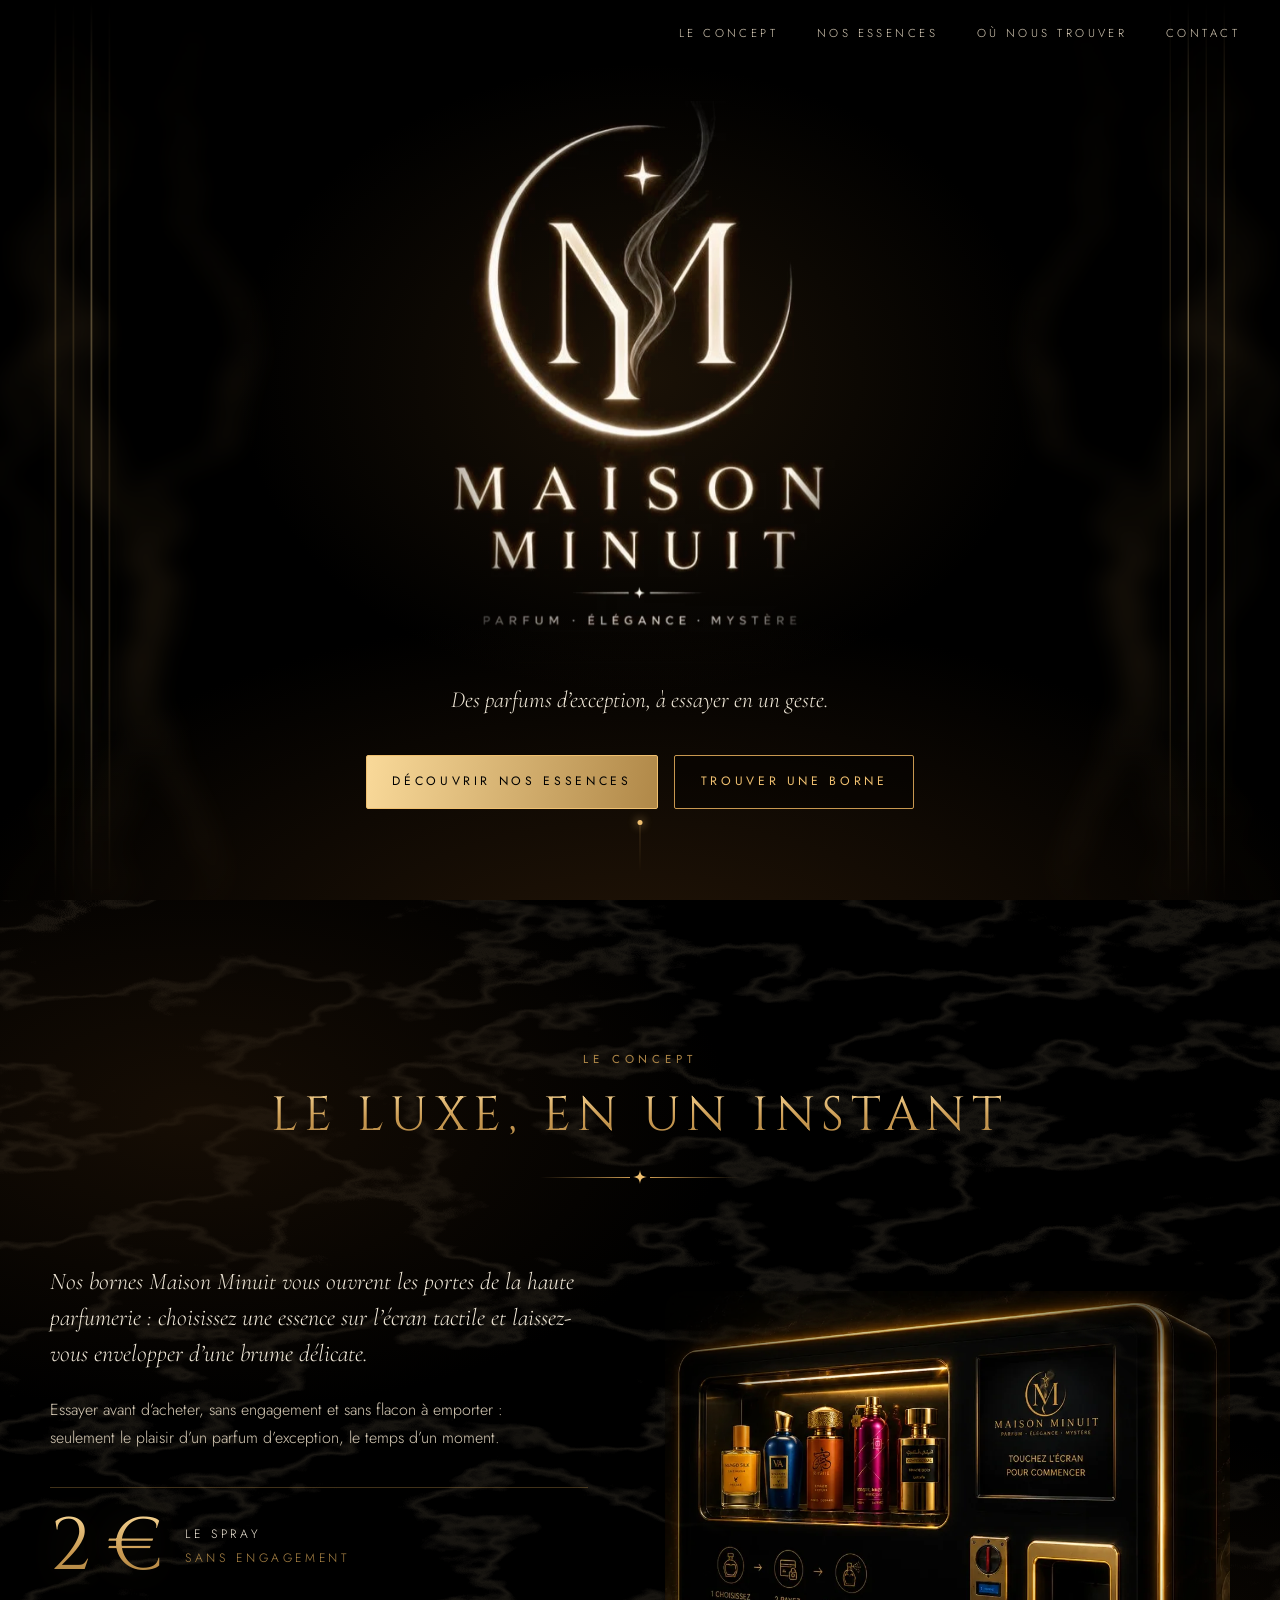
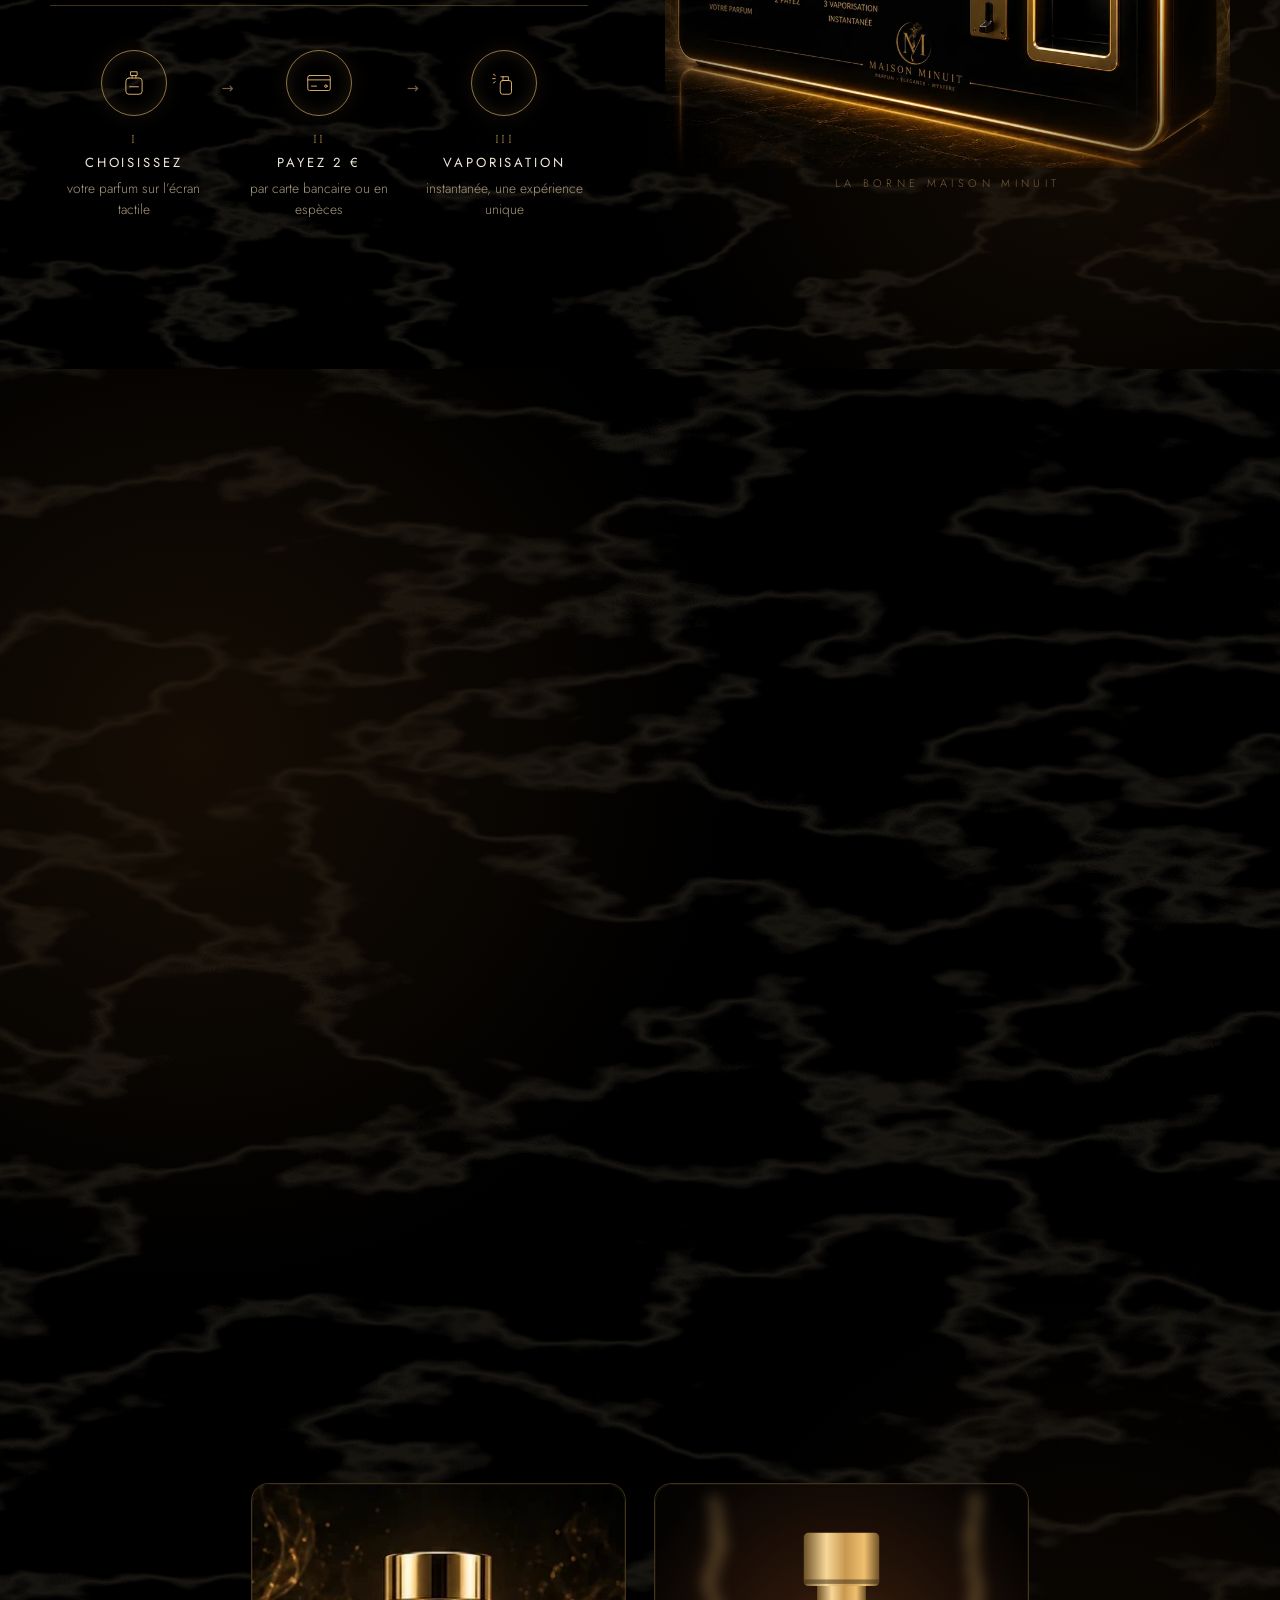
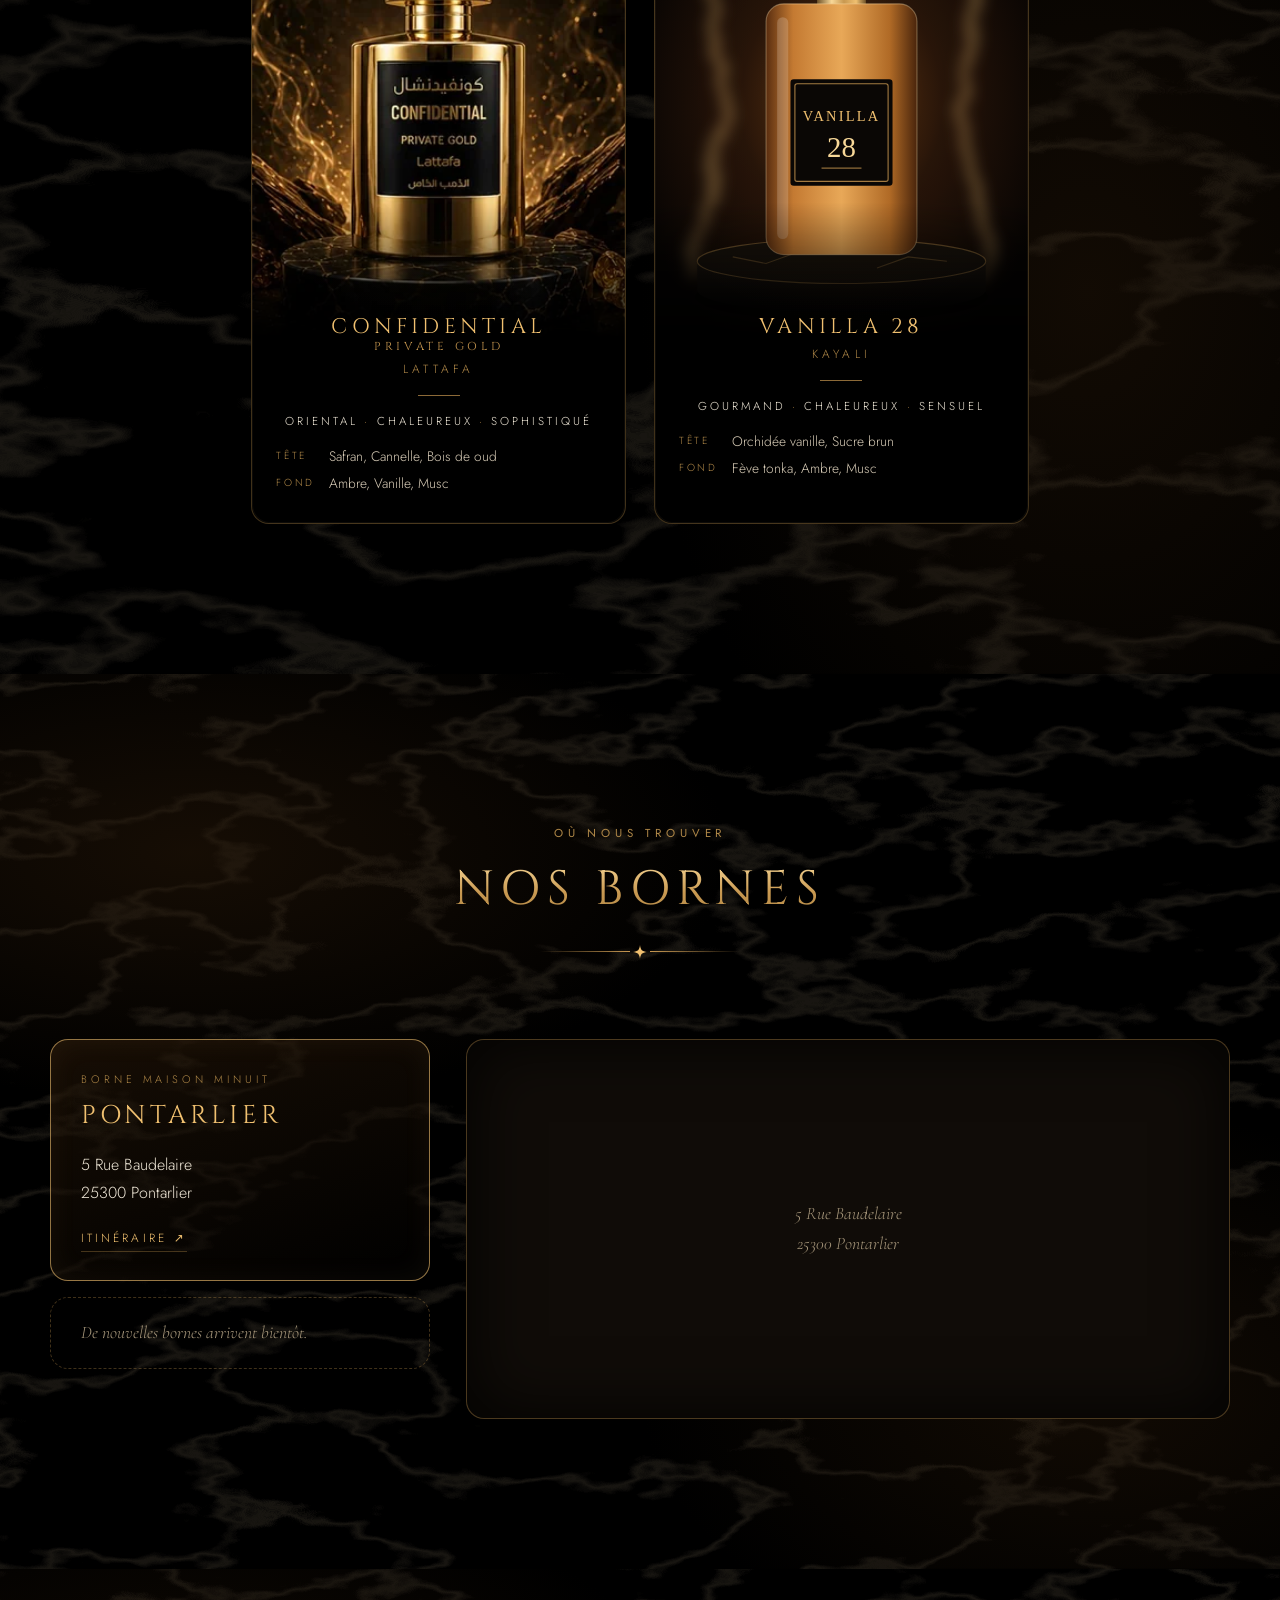
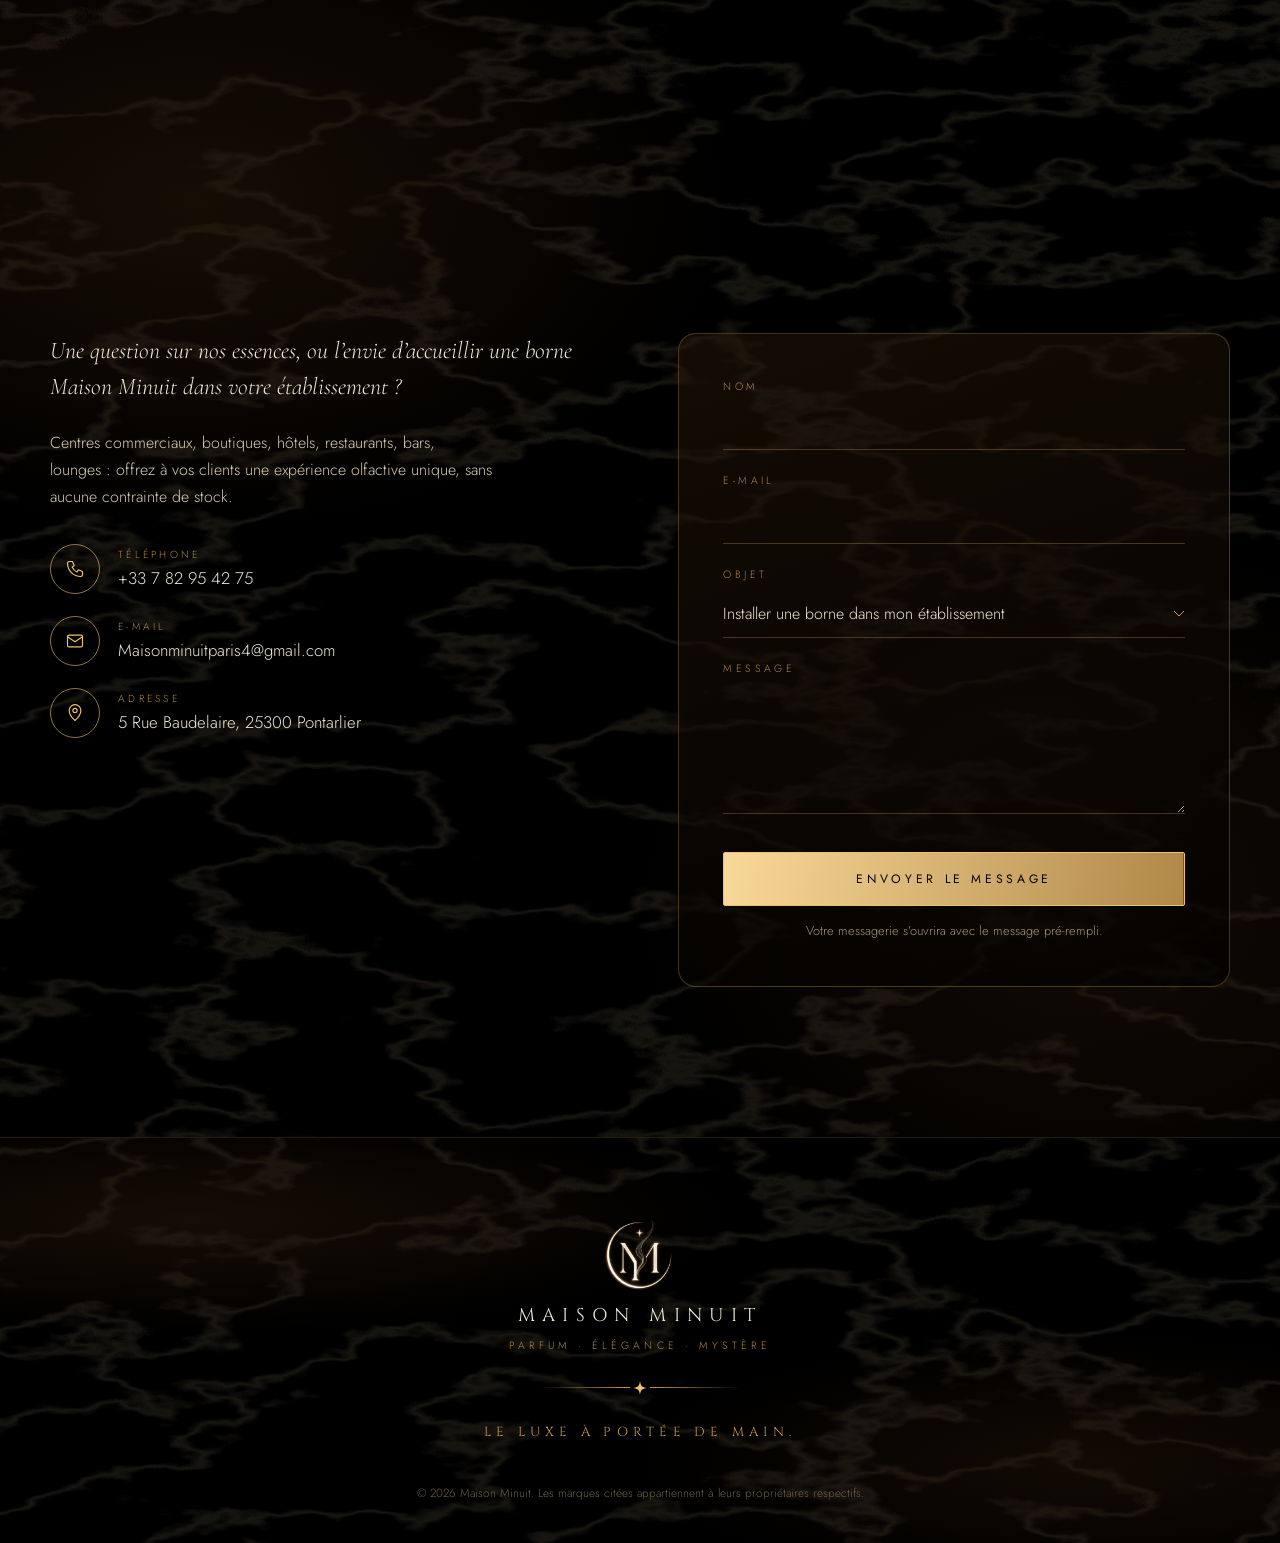
==== index.html @ c8d2952e "Add Maison Minuit landing page Static landing page (hero, concept, essences, kiosk locations, contac" ====
<!doctype html>
<html lang="fr">
<head>
  <meta charset="utf-8">
  <meta name="viewport" content="width=device-width, initial-scale=1">
  <title>Maison Minuit — Parfum · Élégance · Mystère</title>
  <meta name="description" content="Maison Minuit : des bornes de parfums haut de gamme. Choisissez votre essence sur l’écran tactile et essayez-la en spray pour 2 €, sans engagement.">
  <meta name="theme-color" content="#000000">
  <meta property="og:type" content="website">
  <meta property="og:locale" content="fr_FR">
  <meta property="og:title" content="Maison Minuit — Parfum · Élégance · Mystère">
  <meta property="og:description" content="Essayez des parfums d’exception en un geste : 2 € le spray, sans engagement.">
  <meta property="og:image" content="assets/img/gamme.webp">
  <link rel="icon" type="image/png" href="assets/img/favicon.png">

  <link rel="preconnect" href="https://fonts.googleapis.com">
  <link rel="preconnect" href="https://fonts.gstatic.com" crossorigin>
  <link rel="stylesheet" href="https://fonts.googleapis.com/css2?family=Cinzel:wght@400;500;600&family=Cormorant+Garamond:ital,wght@0,400;0,500;1,400;1,500&family=Jost:wght@300;400;500&display=swap">
  <link rel="stylesheet" href="assets/css/style.css">
</head>
<body>
  <a class="skip" href="#concept">Aller au contenu</a>

  <!-- ============================== NAV ============================== -->
  <header class="nav" id="nav">
    <a class="nav__brand" href="#top" aria-label="Maison Minuit, retour en haut">
      <img src="assets/img/logo-monogram.webp" alt="" width="40" height="40">
      <span>Maison Minuit</span>
    </a>
    <button class="nav__toggle" aria-expanded="false" aria-controls="nav-links" aria-label="Ouvrir le menu">
      <span></span><span></span>
    </button>
    <nav id="nav-links" class="nav__links" aria-label="Navigation principale">
      <a href="#concept">Le concept</a>
      <a href="#essences">Nos essences</a>
      <a href="#bornes">Où nous trouver</a>
      <a href="#contact">Contact</a>
    </nav>
  </header>

  <main id="top">
    <!-- ============================== HERO ============================== -->
    <section class="hero">
      <div class="pillars" aria-hidden="true"></div>
      <div class="smoke smoke--l" aria-hidden="true"></div>
      <div class="smoke smoke--r" aria-hidden="true"></div>

      <div class="hero__inner">
        <h1 class="hero__logo">
          <img src="assets/img/logo-full.webp" width="470" height="660"
               alt="Maison Minuit — Parfum · Élégance · Mystère">
        </h1>
        <p class="hero__lead">Des parfums d’exception, à essayer en un geste.</p>
        <div class="hero__cta">
          <a class="btn btn--gold" href="#essences">Découvrir nos essences</a>
          <a class="btn btn--ghost" href="#bornes">Trouver une borne</a>
        </div>
      </div>

      <a class="hero__scroll" href="#concept" aria-label="Défiler vers le concept"><span></span></a>
    </section>

    <!-- ============================== CONCEPT ============================== -->
    <section class="section concept" id="concept">
      <header class="heading reveal">
        <p class="eyebrow">Le concept</p>
        <h2>Le luxe, en un instant</h2>
        <span class="ornament" aria-hidden="true"></span>
      </header>

      <div class="concept__grid">
        <div class="concept__text reveal">
          <p class="lead">
            Nos bornes Maison Minuit vous ouvrent les portes de la haute parfumerie&nbsp;:
            choisissez une essence sur l’écran tactile et laissez-vous envelopper
            d’une brume délicate.
          </p>
          <p>
            Essayer avant d’acheter, sans engagement et sans flacon à emporter&nbsp;:
            seulement le plaisir d’un parfum d’exception, le temps d’un moment.
          </p>

          <div class="price" aria-label="Prix d’un essai">
            <span class="price__value" data-prix>2 €</span>
            <span class="price__label">le spray<br><em>sans engagement</em></span>
          </div>

          <ol class="steps">
            <li>
              <span class="steps__icon" aria-hidden="true">
                <svg viewBox="0 0 48 48"><path d="M19 6h10v6H19zM21 12v4M27 12v4"/><rect x="11" y="16" width="26" height="26" rx="5"/><path d="M17 30h14"/></svg>
              </span>
              <span class="steps__n">I</span>
              <h3>Choisissez</h3>
              <p>votre parfum sur l’écran tactile</p>
            </li>
            <li>
              <span class="steps__icon" aria-hidden="true">
                <svg viewBox="0 0 48 48"><rect x="6" y="12" width="36" height="24" rx="3"/><path d="M6 19h36M12 29h8"/><circle cx="35" cy="29" r="2"/></svg>
              </span>
              <span class="steps__n">II</span>
              <h3>Payez <span data-prix>2 €</span></h3>
              <p>par carte bancaire ou en espèces</p>
            </li>
            <li>
              <span class="steps__icon" aria-hidden="true">
                <svg viewBox="0 0 48 48"><rect x="18" y="20" width="18" height="22" rx="4"/><path d="M23 14h8v6h-8zM23 14h-4M10 12l-3-2M10 17H6M10 22l-3 2"/></svg>
              </span>
              <span class="steps__n">III</span>
              <h3>Vaporisation</h3>
              <p>instantanée, une expérience unique</p>
            </li>
          </ol>
        </div>

        <figure class="concept__visual reveal">
          <img src="assets/img/borne.webp" width="960" height="810" loading="lazy"
               alt="La borne Maison Minuit : vitrine éclairée de cinq flacons, écran tactile et diffuseur doré.">
          <figcaption>La borne Maison Minuit</figcaption>
        </figure>
      </div>
    </section>

    <!-- ============================== ESSENCES ============================== -->
    <section class="section essences" id="essences">
      <header class="heading reveal">
        <p class="eyebrow">Nos essences</p>
        <h2>Notre sélection d’exception</h2>
        <p class="heading__sub">Luxe · Élégance · Intensité</p>
        <span class="ornament" aria-hidden="true"></span>
      </header>

      <!-- Cartes générées depuis assets/js/config.js -->
      <ul class="essences__list" id="essences-list" aria-label="Parfums disponibles"></ul>
      <p class="essences__hint" aria-hidden="true">Faites défiler <span>→</span></p>
    </section>

    <!-- ============================== BORNES ============================== -->
    <section class="section bornes" id="bornes">
      <header class="heading reveal">
        <p class="eyebrow">Où nous trouver</p>
        <h2>Nos bornes</h2>
        <span class="ornament" aria-hidden="true"></span>
      </header>

      <div class="bornes__grid reveal">
        <!-- Liste générée depuis assets/js/config.js -->
        <ul class="bornes__list" id="bornes-list"></ul>
        <div class="bornes__map">
          <p class="bornes__map-fallback" id="bornes-map-fallback">Carte en cours de chargement…</p>
          <iframe id="bornes-map" title="Carte de la borne sélectionnée" loading="lazy"
                  referrerpolicy="no-referrer-when-downgrade"></iframe>
        </div>
      </div>
    </section>

    <!-- ============================== CONTACT ============================== -->
    <section class="section contact" id="contact">
      <header class="heading reveal">
        <p class="eyebrow">Contact</p>
        <h2>Parlons de votre lieu</h2>
        <span class="ornament" aria-hidden="true"></span>
      </header>

      <div class="contact__grid">
        <div class="contact__intro reveal">
          <p class="lead">
            Une question sur nos essences, ou l’envie d’accueillir une borne
            Maison Minuit dans votre établissement&nbsp;?
          </p>
          <p>
            Centres commerciaux, boutiques, hôtels, restaurants, bars, lounges&nbsp;:
            offrez à vos clients une expérience olfactive unique, sans aucune
            contrainte de stock.
          </p>

          <ul class="contact__list" id="contact-list">
            <!-- Rempli depuis assets/js/config.js -->
          </ul>
        </div>

        <form class="contact__form reveal" id="contact-form" novalidate>
          <div class="field">
            <label for="cf-name">Nom</label>
            <input id="cf-name" name="name" autocomplete="name" required>
          </div>
          <div class="field">
            <label for="cf-email">E-mail</label>
            <input id="cf-email" name="email" type="email" autocomplete="email" required>
          </div>
          <div class="field">
            <label for="cf-subject">Objet</label>
            <select id="cf-subject" name="subject">
              <option>Installer une borne dans mon établissement</option>
              <option>Question sur une essence</option>
              <option>Autre demande</option>
            </select>
          </div>
          <div class="field">
            <label for="cf-message">Message</label>
            <textarea id="cf-message" name="message" rows="4" required></textarea>
          </div>
          <button class="btn btn--gold" type="submit">Envoyer le message</button>
          <p class="contact__note" id="contact-note" role="status">
            Votre messagerie s’ouvrira avec le message pré-rempli.
          </p>
        </form>
      </div>
    </section>
  </main>

  <!-- ============================== FOOTER ============================== -->
  <footer class="footer">
    <img src="assets/img/logo-monogram.webp" alt="" width="72" height="72" loading="lazy">
    <p class="footer__name">Maison Minuit</p>
    <p class="footer__tag">Parfum · Élégance · Mystère</p>
    <span class="ornament" aria-hidden="true"></span>
    <p class="footer__motto">Le luxe à portée de main.</p>
    <p class="footer__legal">© <span id="year">2026</span> Maison Minuit. Les marques citées appartiennent à leurs propriétaires respectifs.</p>
  </footer>

  <noscript><style>.reveal{opacity:1!important;transform:none!important}</style></noscript>
  <script src="assets/js/config.js"></script>
  <script src="assets/js/main.js"></script>
</body>
</html>
---- assets/css/style.css ----
/* =====================================================================
   MAISON MINUIT — Charte extraite des visuels de référence
   ---------------------------------------------------------------------
   Couleurs relevées par échantillonnage des images fournies :
   - fonds : noir pur / noir chaud légèrement brun (marbre noir veiné d'or)
   - logo  : ivoire-champagne lumineux (#f8f0e8 → #f0e8d8) avec halo
   - or    : du clair « lumière » (#f8d898) à l'or antique des titres
             (#c89850) jusqu'au bronze sombre des textes secondaires (#786040)
   Typo : capitales romaines à fort contraste et empattements fins,
   très espacées (logo) → Cinzel ; texte courant sans-serif géométrique
   fin, capitales espacées (tagline, cartes) → Jost ; Cormorant Garamond
   en italique pour les textes d'accroche.
   ===================================================================== */

:root {
  /* Noirs */
  --noir: #000000;
  --noir-chaud: #080604;
  --marbre: #100c08;
  --marbre-2: #1a130b;
  --veine: #281808;

  /* Ors */
  --or-lumiere: #f8d898;
  --or-vif: #f0c070;
  --or: #c89850;
  --or-antique: #b08848;
  --or-bronze: #a88040;
  --or-sombre: #786040;
  --bronze-profond: #504030;

  /* Ivoires (logo) */
  --ivoire: #f8f0e8;
  --champagne: #f0e8d8;
  --texte: #d9cdb8;          /* texte courant, champagne atténué */
  --texte-doux: #a8987c;

  --ligne: rgba(200, 152, 80, 0.32);
  --ligne-forte: rgba(240, 192, 112, 0.6);

  --f-display: "Cinzel", "Trajan Pro", "Times New Roman", serif;
  --f-serif: "Cormorant Garamond", "Garamond", "Times New Roman", serif;
  --f-sans: "Jost", "Futura", "Century Gothic", system-ui, sans-serif;

  --wrap: 1180px;
  --gutter: clamp(16px, 4vw, 40px);
  --radius: 18px;
  --ease: cubic-bezier(.2, .7, .2, 1);

  color-scheme: dark;
}

/* ---------- Base ---------- */
*, *::before, *::after { box-sizing: border-box; }
html { scroll-behavior: smooth; -webkit-text-size-adjust: 100%; }
body {
  margin: 0;
  background: var(--noir);
  color: var(--texte);
  font-family: var(--f-sans);
  font-weight: 300;
  font-size: 1rem;
  line-height: 1.7;
  overflow-x: hidden;
  -webkit-font-smoothing: antialiased;
}
img, svg, iframe { display: block; max-width: 100%; }
a { color: inherit; }
h1, h2, h3 { margin: 0; font-weight: 400; }
p { margin: 0 0 1em; }
::selection { background: var(--or); color: var(--noir); }
:focus-visible { outline: 1px solid var(--or-vif); outline-offset: 4px; }

.sr-only {
  position: absolute; width: 1px; height: 1px; overflow: hidden;
  clip: rect(0 0 0 0); white-space: nowrap;
}
.skip {
  position: absolute; left: 16px; top: -60px; z-index: 100;
  padding: .6em 1em; background: var(--or); color: var(--noir);
  font-size: .8rem; letter-spacing: .15em; text-transform: uppercase; text-decoration: none;
}
.skip:focus { top: 16px; }

/* Texture de marbre noir veiné d'or, commune à toutes les sections */
.section, .hero, .footer {
  position: relative;
  isolation: isolate;
}
.section::before, .footer::before {
  content: ""; position: absolute; inset: 0; z-index: -1; pointer-events: none;
  background:
    radial-gradient(ellipse 60% 40% at 15% 20%, rgba(40, 24, 8, .55), transparent 70%),
    radial-gradient(ellipse 50% 45% at 85% 80%, rgba(40, 24, 8, .45), transparent 70%),
    url("data:image/svg+xml,%3Csvg xmlns='http://www.w3.org/2000/svg' width='1600' height='1600' viewBox='0 0 1600 1600'%3E%3Cfilter id='m'%3E%3CfeTurbulence type='fractalNoise' baseFrequency='.0035 .009' numOctaves='5' seed='11' stitchTiles='stitch'/%3E%3CfeColorMatrix values='0 0 0 0 .94  0 0 0 0 .75  0 0 0 0 .44  1 0 0 0 0'/%3E%3CfeComponentTransfer%3E%3CfeFuncA type='table' tableValues='0 0 0 0 0 0 0 0 0 0 .9 0 0 0 0 0 0 0 0 0 0'/%3E%3C/feComponentTransfer%3E%3C/filter%3E%3Crect width='1600' height='1600' filter='url(%23m)' opacity='.11'/%3E%3C/svg%3E");
  background-size: auto, auto, cover;
  background-repeat: no-repeat;
  background-position: center, center, center;
}

/* ---------- Typo commune ---------- */
.eyebrow {
  margin: 0 0 1.1rem;
  font-family: var(--f-sans);
  font-size: .72rem; font-weight: 400;
  letter-spacing: .42em; text-transform: uppercase;
  color: var(--or-antique);
}
h2 {
  font-family: var(--f-display);
  font-size: clamp(1.7rem, 4.2vw, 3rem);
  letter-spacing: .14em; line-height: 1.2;
  text-transform: uppercase;
  color: var(--or);
  background: linear-gradient(180deg, var(--or-lumiere) 0%, var(--or) 55%, var(--or-antique) 100%);
  -webkit-background-clip: text; background-clip: text;
  -webkit-text-fill-color: transparent;
}
.lead {
  font-family: var(--f-serif);
  font-style: italic;
  font-size: clamp(1.25rem, 2.1vw, 1.5rem);
  line-height: 1.5;
  color: var(--champagne);
}

/* Filet doré avec étoile à quatre branches — motif du logo */
.ornament {
  display: block; width: 200px; height: 14px; margin: 1.6rem auto 0;
  background:
    linear-gradient(90deg, transparent, var(--or) 45%, transparent 45% 55%, var(--or) 55%, transparent) center / 100% 1px no-repeat,
    url("data:image/svg+xml,%3Csvg xmlns='http://www.w3.org/2000/svg' viewBox='0 0 14 14'%3E%3Cpath d='M7 0C7.6 5 9 6.4 14 7 9 7.6 7.6 9 7 14 6.4 9 5 7.6 0 7 5 6.4 6.4 5 7 0z' fill='%23f0c070'/%3E%3C/svg%3E") center / 14px no-repeat;
}

.section {
  padding: clamp(80px, 12vw, 150px) var(--gutter);
}
.heading {
  max-width: 760px; margin: 0 auto clamp(48px, 7vw, 80px);
  text-align: center;
}
.heading__sub {
  margin: 1rem 0 0;
  font-size: .78rem; letter-spacing: .38em; text-transform: uppercase;
  color: var(--texte-doux);
}

/* ---------- Boutons ---------- */
.btn {
  --h: 54px;
  position: relative; overflow: hidden;
  display: inline-flex; align-items: center; justify-content: center;
  min-height: var(--h); padding: 0 2.1em;
  border: 1px solid var(--or); border-radius: 2px;
  font-family: var(--f-sans); font-size: .76rem; font-weight: 400;
  letter-spacing: .3em; text-transform: uppercase; text-decoration: none;
  cursor: pointer;
  transition: color .5s var(--ease), background-color .5s var(--ease), border-color .5s var(--ease), box-shadow .5s var(--ease);
}
.btn--gold {
  color: var(--noir);
  background: linear-gradient(100deg, var(--or-antique), var(--or-lumiere) 50%, var(--or-antique));
  background-size: 200% 100%; background-position: 100% 0;
  border-color: var(--or-vif);
  box-shadow: 0 0 0 rgba(240, 192, 112, 0);
  transition: background-position .9s var(--ease), box-shadow .5s var(--ease);
}
.btn--gold:hover { background-position: 0 0; box-shadow: 0 0 36px rgba(240, 192, 112, .35); }
.btn--ghost { color: var(--or-vif); background: rgba(0, 0, 0, .35); }
.btn--ghost:hover { background: rgba(200, 152, 80, .12); border-color: var(--or-vif); color: var(--or-lumiere); }

.link {
  appearance: none; background: none; border: 0; padding: 0; cursor: pointer;
  font: inherit; font-size: .74rem; letter-spacing: .26em; text-transform: uppercase;
  color: var(--or-vif); text-decoration: none;
  border-bottom: 1px solid var(--ligne);
  padding-bottom: 3px;
  transition: border-color .4s, color .4s;
}
.link:hover { color: var(--or-lumiere); border-color: var(--or-vif); }

/* ---------- Navigation ---------- */
.nav {
  position: fixed; inset: 0 0 auto; z-index: 50;
  display: flex; align-items: center; justify-content: space-between;
  padding: 14px var(--gutter);
  transition: background-color .5s, border-color .5s, padding .5s;
  border-bottom: 1px solid transparent;
}
.nav.is-scrolled, .nav.is-open {
  background: rgba(0, 0, 0, .82);
  -webkit-backdrop-filter: blur(14px); backdrop-filter: blur(14px);
  border-bottom-color: rgba(200, 152, 80, .18);
  padding-block: 10px;
}
.nav__brand {
  display: flex; align-items: center; gap: 12px; text-decoration: none;
  font-family: var(--f-display); font-size: .9rem; letter-spacing: .32em; text-transform: uppercase;
  color: var(--champagne);
  opacity: 0; transform: translateY(-6px);
  transition: opacity .6s, transform .6s var(--ease);
}
.nav.is-scrolled .nav__brand, .nav.is-open .nav__brand { opacity: 1; transform: none; }
.nav__brand img { width: 40px; height: 40px; border-radius: 50%; mix-blend-mode: screen; }
.nav__links { display: flex; gap: clamp(18px, 3vw, 40px); }
.nav__links a {
  position: relative; text-decoration: none;
  font-size: .72rem; letter-spacing: .3em; text-transform: uppercase;
  color: var(--texte);
  transition: color .4s;
}
.nav__links a::after {
  content: ""; position: absolute; left: 0; right: .3em; bottom: -6px; height: 1px;
  background: var(--or); transform: scaleX(0); transform-origin: left; transition: transform .5s var(--ease);
}
.nav__links a:hover { color: var(--or-lumiere); }
.nav__links a:hover::after { transform: scaleX(1); }
.nav__toggle { display: none; }

@media (max-width: 820px) {
  .nav__brand { opacity: 1; transform: none; }
  .nav__brand span { font-size: .78rem; }
  .nav__toggle {
    display: grid; place-content: center; gap: 7px;
    width: 44px; height: 44px; padding: 0;
    background: none; border: 1px solid var(--ligne); border-radius: 50%; cursor: pointer;
  }
  .nav__toggle span { display: block; width: 18px; height: 1px; background: var(--or-vif); transition: transform .4s var(--ease); }
  .nav.is-open .nav__toggle span:first-child { transform: translateY(4px) rotate(45deg); }
  .nav.is-open .nav__toggle span:last-child { transform: translateY(-4px) rotate(-45deg); }
  .nav__links {
    position: absolute; top: 100%; left: 0; right: 0;
    flex-direction: column; align-items: center; gap: 0;
    background: rgba(0, 0, 0, .94);
    border-bottom: 1px solid rgba(200, 152, 80, .18);
    max-height: 0; overflow: hidden; visibility: hidden;
    transition: max-height .5s var(--ease), visibility .5s;
  }
  .nav.is-open .nav__links { max-height: 360px; visibility: visible; }
  .nav__links a { padding: 18px 0; width: 100%; text-align: center; }
  .nav__links a::after { display: none; }
}

/* ---------- Hero ---------- */
.hero {
  min-height: 100vh; min-height: 100svh;
  display: grid; place-items: center;
  padding: 100px var(--gutter) 90px;
  overflow: hidden;
  background:
    radial-gradient(ellipse 45% 50% at 50% 42%, rgba(120, 80, 30, .22), transparent 70%),
    radial-gradient(ellipse 80% 60% at 50% 110%, rgba(40, 24, 8, .9), transparent 70%),
    var(--noir);
}
/* pas de z-index ici : le logo doit se fondre (mix-blend) dans le fond du hero */
.hero__inner { position: relative; text-align: center; }
.hero__logo img {
  width: min(400px, 78vw); height: auto; margin: 0 auto;
  mix-blend-mode: screen;
  /* fond de l'image fondu dans le noir de la page */
  -webkit-mask-image: radial-gradient(ellipse 68% 66% at 50% 48%, #000 62%, transparent 100%);
          mask-image: radial-gradient(ellipse 68% 66% at 50% 48%, #000 62%, transparent 100%);
  filter: drop-shadow(0 0 40px rgba(248, 216, 152, .12));
  animation: logoIn 2.4s var(--ease) both;
}
.hero__lead {
  margin: clamp(8px, 2vh, 20px) 0 34px;
  font-family: var(--f-serif); font-style: italic;
  font-size: clamp(1.15rem, 2.4vw, 1.45rem);
  color: var(--champagne);
  animation: fadeUp 1.4s .9s var(--ease) both;
}
.hero__cta {
  display: flex; flex-wrap: wrap; gap: 16px; justify-content: center;
  animation: fadeUp 1.4s 1.2s var(--ease) both;
}
.hero__scroll {
  position: absolute; left: 50%; bottom: 26px; z-index: 2;
  width: 1px; height: 54px; transform: translateX(-50%);
  background: linear-gradient(var(--ligne), transparent);
}
.hero__scroll span {
  position: absolute; left: -2px; top: 0; width: 5px; height: 5px; border-radius: 50%;
  background: var(--or-vif); box-shadow: 0 0 10px var(--or-vif);
  animation: drip 2.6s var(--ease) infinite;
}

/* Colonnes de lumière dorée sur les côtés (cf. affiches) */
.pillars, .pillars::before, .pillars::after { position: absolute; top: 0; bottom: 0; pointer-events: none; }
.pillars { inset: 0; }
.pillars::before, .pillars::after {
  content: ""; width: clamp(40px, 7vw, 110px);
  background:
    linear-gradient(90deg, transparent 0 18%, rgba(240,192,112,.55) 19%, transparent 21% 38%, rgba(240,192,112,.35) 39%, transparent 41% 58%, rgba(248,216,152,.75) 59%, transparent 61% 78%, rgba(240,192,112,.3) 79%, transparent 81%);
  -webkit-mask-image: linear-gradient(transparent, #000 25%, #000 75%, transparent);
          mask-image: linear-gradient(transparent, #000 25%, #000 75%, transparent);
  filter: drop-shadow(0 0 8px rgba(240, 192, 112, .5));
  opacity: .55;
}
.pillars::before { left: clamp(8px, 3vw, 40px); }
.pillars::after { right: clamp(8px, 3vw, 40px); transform: scaleX(-1); }

/* Volutes de fumée */
.smoke {
  position: absolute; bottom: -10%;
  width: 46vw; max-width: 620px; height: 110%;
  pointer-events: none; opacity: .3;
  background:
    url("data:image/svg+xml,%3Csvg xmlns='http://www.w3.org/2000/svg' viewBox='0 0 300 600' preserveAspectRatio='none'%3E%3Cfilter id='s' x='-50%25' y='-10%25' width='200%25' height='120%25'%3E%3CfeTurbulence type='fractalNoise' baseFrequency='.006 .018' numOctaves='3' seed='3'/%3E%3CfeDisplacementMap in='SourceGraphic' scale='60'/%3E%3CfeGaussianBlur stdDeviation='7'/%3E%3C/filter%3E%3Cg filter='url(%23s)' fill='none' stroke='%23c89850' stroke-linecap='round'%3E%3Cpath d='M150 600C110 480 210 420 150 300S160 120 120 0' stroke-width='22' stroke-opacity='.22'/%3E%3Cpath d='M170 600C230 500 120 400 190 290S130 90 200 0' stroke-width='6' stroke-opacity='.45'/%3E%3Cpath d='M120 600C80 520 160 460 110 360S170 180 150 40' stroke-width='3' stroke-opacity='.5'/%3E%3C/g%3E%3C/svg%3E") center / 100% 100% no-repeat;
  -webkit-mask-image: linear-gradient(to top, transparent, #000 30%, #000 60%, transparent);
          mask-image: linear-gradient(to top, transparent, #000 30%, #000 60%, transparent);
  animation: drift 18s ease-in-out infinite alternate;
}
.smoke--l { left: -14vw; }
.smoke--r { right: -14vw; transform: scaleX(-1); animation-delay: -9s; animation-name: driftR; }

@keyframes logoIn { from { opacity: 0; transform: scale(.96); filter: blur(6px) drop-shadow(0 0 0 transparent); } to { opacity: 1; transform: none; } }
@keyframes fadeUp { from { opacity: 0; transform: translateY(14px); } to { opacity: 1; transform: none; } }
@keyframes drip { 0% { transform: translateY(0); opacity: 0; } 20% { opacity: 1; } 100% { transform: translateY(50px); opacity: 0; } }
@keyframes drift { from { transform: translateY(0) skewX(0); opacity: .2; } to { transform: translateY(-6%) skewX(-4deg); opacity: .38; } }
@keyframes driftR { from { transform: scaleX(-1) translateY(0); opacity: .2; } to { transform: scaleX(-1) translateY(-6%) skewX(4deg); opacity: .38; } }

/* ---------- Concept ---------- */
.concept__grid {
  max-width: var(--wrap); margin: 0 auto;
  display: grid; grid-template-columns: 1fr 1.05fr; gap: clamp(40px, 6vw, 90px); align-items: center;
}
.concept__text > p:not(.lead) { color: var(--texte); max-width: 52ch; }
.price {
  display: flex; align-items: center; gap: 22px;
  margin: 36px 0 44px; padding: 22px 0;
  border-block: 1px solid var(--ligne);
}
.price__value {
  font-family: var(--f-display); font-size: clamp(3.2rem, 7vw, 4.6rem); line-height: 1;
  background: linear-gradient(180deg, var(--or-lumiere), var(--or) 60%, var(--or-bronze));
  -webkit-background-clip: text; background-clip: text; -webkit-text-fill-color: transparent;
  text-shadow: 0 0 40px rgba(240, 192, 112, .15);
}
.price__label {
  font-size: .76rem; letter-spacing: .3em; text-transform: uppercase; line-height: 1.9; color: var(--champagne);
}
.price__label em { font-style: normal; color: var(--or-antique); }

.steps {
  list-style: none; margin: 0; padding: 0;
  display: grid; grid-template-columns: repeat(3, 1fr); gap: 18px;
}
.steps li { position: relative; text-align: center; }
.steps li + li::before {
  content: "→"; position: absolute; left: -14px; top: 26px;
  color: var(--or-sombre); font-size: .9rem;
}
.steps__icon {
  display: grid; place-items: center;
  width: 66px; height: 66px; margin: 0 auto 14px;
  border: 1px solid var(--ligne-forte); border-radius: 50%;
  box-shadow: inset 0 0 18px rgba(240, 192, 112, .12), 0 0 22px rgba(240, 192, 112, .08);
}
.steps__icon svg { width: 30px; height: 30px; fill: none; stroke: var(--or-vif); stroke-width: 1.4; stroke-linecap: round; stroke-linejoin: round; }
.steps__n { display: block; font-family: var(--f-display); font-size: .72rem; letter-spacing: .2em; color: var(--or-antique); }
.steps h3 {
  margin: 2px 0 4px;
  font-family: var(--f-sans); font-weight: 400; font-size: .82rem; letter-spacing: .22em; text-transform: uppercase;
  color: var(--champagne);
}
.steps p { margin: 0; font-size: .86rem; line-height: 1.5; color: var(--texte-doux); }

.concept__visual { margin: 0; position: relative; }
.concept__visual img {
  width: 100%; height: auto; border-radius: var(--radius);
  -webkit-mask-image: radial-gradient(ellipse 72% 72% at 50% 50%, #000 52%, transparent 100%);
          mask-image: radial-gradient(ellipse 72% 72% at 50% 50%, #000 52%, transparent 100%);
}
.concept__visual figcaption {
  margin-top: 6px; text-align: center;
  font-size: .68rem; letter-spacing: .4em; text-transform: uppercase; color: var(--or-sombre);
}

@media (max-width: 900px) {
  .concept__grid { grid-template-columns: 1fr; }
  .concept__visual { order: -1; max-width: 560px; margin: 0 auto; }
  .concept__text { max-width: 620px; margin: 0 auto; }
}
@media (max-width: 520px) {
  .steps { grid-template-columns: 1fr; gap: 28px; }
  .steps li + li::before { content: "↓"; left: 50%; top: -24px; transform: translateX(-50%); }
  .steps li { display: grid; grid-template-columns: 66px 1fr; column-gap: 18px; text-align: left; align-items: center; }
  .steps__icon { grid-row: span 3; margin: 0; }
  .steps li + li::before { left: 33px; }
}

/* ---------- Essences ---------- */
.essences__list {
  list-style: none; margin: 0 auto; padding: 0; max-width: var(--wrap);
  display: flex; flex-wrap: wrap; justify-content: center; gap: clamp(18px, 2.4vw, 28px);
}
.essence {
  --teinte: #7a5a2c;
  position: relative;
  flex: 0 1 calc((100% - 2 * clamp(18px, 2.4vw, 28px)) / 3);
  display: flex; flex-direction: column;
  border: 1px solid var(--ligne);
  border-radius: var(--radius);
  background:
    radial-gradient(ellipse 90% 55% at 50% 30%, color-mix(in srgb, var(--teinte) 22%, transparent), transparent 70%),
    linear-gradient(180deg, #060504, #000 70%);
  overflow: hidden;
  transition: border-color .6s var(--ease), transform .8s var(--ease), box-shadow .6s var(--ease);
}
.essence::after {
  content: ""; position: absolute; inset: 0; border-radius: inherit; pointer-events: none;
  box-shadow: inset 0 0 0 1px rgba(248, 216, 152, .05);
}
.essence:hover {
  border-color: var(--ligne-forte);
  box-shadow: 0 30px 60px -30px color-mix(in srgb, var(--teinte) 60%, transparent), 0 0 40px -10px rgba(240, 192, 112, .2);
}
.essence__visual { margin: 0; aspect-ratio: 336 / 410; overflow: hidden; }
.essence__visual img {
  width: 100%; height: 100%; object-fit: cover;
  -webkit-mask-image: linear-gradient(#000 70%, transparent);
          mask-image: linear-gradient(#000 70%, transparent);
  transition: transform 1.4s var(--ease);
}
.essence:hover .essence__visual img { transform: scale(1.04); }
.essence__body { padding: 0 24px 30px; margin-top: -26px; position: relative; text-align: center; }
.essence h3 {
  font-family: var(--f-display); font-size: 1.32rem; letter-spacing: .2em; text-transform: uppercase;
  color: var(--or-vif); line-height: 1.3;
}
.essence h3 small { display: block; font-size: .72rem; letter-spacing: .32em; color: var(--or); }
.essence__house {
  margin: .35em 0 0; font-size: .74rem; letter-spacing: .36em; text-transform: uppercase; color: var(--or-antique);
}
.essence__rule { display: block; width: 42px; height: 1px; margin: 16px auto; background: var(--or); opacity: .7; }
.essence__family {
  margin-bottom: 14px;
  font-size: .72rem; letter-spacing: .26em; text-transform: uppercase; color: var(--champagne);
}
.essence__family i { font-style: normal; margin: 0 .55em; color: var(--or); }
.essence__notes {
  display: grid; grid-template-columns: auto 1fr; gap: 6px 14px; margin: 0;
  text-align: left; font-size: .86rem; line-height: 1.5;
}
.essence__notes dt {
  font-size: .64rem; letter-spacing: .26em; text-transform: uppercase; color: var(--or-antique); padding-top: .2em;
}
.essence__notes dd { margin: 0; color: var(--texte); }
.essences__hint { display: none; }

@media (max-width: 1000px) {
  .essence { flex-basis: calc((100% - clamp(18px, 2.4vw, 28px)) / 2); }
}
/* Mobile : carrousel horizontal à défilement aimanté */
@media (max-width: 640px) {
  .essences { padding-inline: 0; }
  .essences .heading { padding-inline: var(--gutter); }
  .essences__list {
    flex-wrap: nowrap; justify-content: flex-start;
    overflow-x: auto; scroll-snap-type: x mandatory; overscroll-behavior-x: contain;
    padding: 4px var(--gutter) 18px; scroll-padding-inline: var(--gutter);
    scrollbar-width: none;
  }
  .essences__list::-webkit-scrollbar { display: none; }
  .essence { flex: 0 0 82%; scroll-snap-align: start; }
  .essence.reveal { opacity: 1; transform: none; }
  .essences__hint {
    display: block; margin: 8px 0 0; text-align: center;
    font-size: .66rem; letter-spacing: .36em; text-transform: uppercase; color: var(--or-sombre);
  }
}

/* ---------- Bornes ---------- */
.bornes__grid {
  max-width: var(--wrap); margin: 0 auto;
  display: grid; grid-template-columns: minmax(280px, 380px) 1fr; gap: clamp(20px, 3vw, 36px);
}
.bornes__list { list-style: none; margin: 0; padding: 0; display: flex; flex-direction: column; gap: 16px; }
.borne {
  padding: 30px 30px 28px;
  border: 1px solid var(--ligne); border-radius: var(--radius);
  background: linear-gradient(160deg, rgba(40, 24, 8, .55), rgba(0, 0, 0, .6));
  transition: border-color .4s;
}
.borne.is-active { border-color: var(--ligne-forte); box-shadow: inset 0 0 30px rgba(240, 192, 112, .06); }
.borne__lieu { margin: 0 0 6px; font-size: .68rem; letter-spacing: .36em; text-transform: uppercase; color: var(--or-antique); }
.borne h3 {
  font-family: var(--f-display); font-size: 1.6rem; letter-spacing: .16em; text-transform: uppercase; color: var(--or-vif);
}
.borne address { margin: 14px 0 0; font-style: normal; line-height: 1.7; color: var(--champagne); }
.borne__hours { margin: 10px 0 0; font-size: .88rem; color: var(--texte-doux); }
.borne__actions { display: flex; flex-wrap: wrap; gap: 20px; margin-top: 22px; }
.borne--soon {
  padding: 20px 30px; border-style: dashed; background: none;
  font-family: var(--f-serif); font-style: italic; font-size: 1.1rem; color: var(--texte-doux);
}
.borne--soon p { margin: 0; }
.bornes__map {
  position: relative; min-height: 380px;
  border: 1px solid var(--ligne); border-radius: var(--radius); overflow: hidden;
  background: var(--marbre);
}
.bornes__map-fallback {
  position: absolute; inset: 0; display: grid; place-items: center; margin: 0; padding: 24px; text-align: center;
  font-family: var(--f-serif); font-style: italic; font-size: 1.1rem; color: var(--texte-doux);
}
.bornes__map iframe {
  position: absolute; inset: 0; width: 100%; height: 100%; border: 0;
  /* Carte teintée noir & or pour rester dans la charte */
  filter: grayscale(1) invert(.92) sepia(.45) hue-rotate(-12deg) saturate(1.6) brightness(.85) contrast(.95);
}
.bornes__map::after {
  content: ""; position: absolute; inset: 0; pointer-events: none;
  box-shadow: inset 0 0 60px 10px rgba(0, 0, 0, .75);
  border-radius: inherit;
}
@media (max-width: 820px) {
  .bornes__grid { grid-template-columns: 1fr; }
  .bornes__map { min-height: 320px; }
}

/* ---------- Contact ---------- */
.contact__grid {
  max-width: var(--wrap); margin: 0 auto;
  display: grid; grid-template-columns: 1fr 1fr; gap: clamp(40px, 6vw, 90px); align-items: start;
}
.contact__intro > p:not(.lead) { max-width: 50ch; }
.contact__list { list-style: none; margin: 34px 0 0; padding: 0; display: grid; gap: 22px; }
.contact__list li { display: flex; align-items: center; gap: 18px; }
.contact__icon {
  flex: none; display: grid; place-items: center; width: 50px; height: 50px;
  border: 1px solid var(--ligne-forte); border-radius: 50%;
}
.contact__icon svg { width: 20px; height: 20px; fill: none; stroke: var(--or-vif); stroke-width: 1.4; stroke-linecap: round; stroke-linejoin: round; }
.contact__list small {
  display: block; font-size: .64rem; letter-spacing: .32em; text-transform: uppercase; color: var(--or-antique);
}
.contact__list a, .contact__list span > :not(small) { word-break: break-word; }
.contact__list li > span:last-child { color: var(--champagne); font-size: 1.05rem; }
.contact__list a { text-decoration: none; border-bottom: 1px solid transparent; transition: border-color .4s, color .4s; }
.contact__list a:hover { color: var(--or-lumiere); border-color: var(--or); }

.contact__form {
  padding: clamp(26px, 4vw, 44px);
  border: 1px solid var(--ligne); border-radius: var(--radius);
  background: linear-gradient(160deg, rgba(40, 24, 8, .5), rgba(0, 0, 0, .65));
}
.field { margin-bottom: 22px; }
.field label {
  display: block; margin-bottom: 6px;
  font-size: .66rem; letter-spacing: .32em; text-transform: uppercase; color: var(--or-antique);
}
.field input, .field textarea, .field select {
  width: 100%; padding: 10px 0;
  font: inherit; font-size: 1rem; color: var(--champagne);
  background: transparent; border: 0; border-bottom: 1px solid var(--ligne); border-radius: 0;
  transition: border-color .4s;
}
.field select {
  appearance: none; cursor: pointer; padding-right: 24px;
  background: url("data:image/svg+xml,%3Csvg xmlns='http://www.w3.org/2000/svg' viewBox='0 0 12 8'%3E%3Cpath d='M1 1l5 5 5-5' fill='none' stroke='%23c89850'/%3E%3C/svg%3E") right center / 12px no-repeat;
}
.field select option { background: var(--marbre); color: var(--champagne); }
.field textarea { resize: vertical; min-height: 110px; }
.field input:focus, .field textarea:focus, .field select:focus { outline: none; border-bottom-color: var(--or-vif); }
.was-validated .field :invalid { border-bottom-color: #c0604a; }
.contact__form .btn { width: 100%; margin-top: 8px; }
.contact__note { margin: 14px 0 0; font-size: .8rem; text-align: center; color: var(--texte-doux); }

@media (max-width: 900px) {
  .contact__grid { grid-template-columns: 1fr; max-width: 620px; }
}

/* ---------- Footer ---------- */
.footer {
  padding: 80px var(--gutter) 40px; text-align: center;
  border-top: 1px solid rgba(200, 152, 80, .18);
}
.footer img { margin: 0 auto 10px; border-radius: 50%; mix-blend-mode: screen; }
.footer__name {
  margin: 0; font-family: var(--f-display); font-size: 1.15rem; letter-spacing: .4em; text-transform: uppercase; color: var(--champagne);
}
.footer__tag { margin: 6px 0 0; font-size: .66rem; letter-spacing: .38em; text-transform: uppercase; color: var(--or-antique); }
.footer__motto {
  margin: 26px 0 40px; font-family: var(--f-display); font-size: .82rem; letter-spacing: .4em; text-transform: uppercase; color: var(--or);
}
.footer__legal { margin: 0; font-size: .74rem; color: #6e604c; }

/* ---------- Apparitions ---------- */
.reveal { opacity: 0; transform: translateY(26px); transition: opacity 1.2s var(--ease), transform 1.2s var(--ease); }
.reveal.is-in { opacity: 1; transform: none; }
.essence.reveal:nth-child(2) { transition-delay: .1s; }
.essence.reveal:nth-child(3) { transition-delay: .2s; }
.essence.reveal:nth-child(4) { transition-delay: .3s; }
.essence.reveal:nth-child(5) { transition-delay: .4s; }

@media (prefers-reduced-motion: reduce) {
  html { scroll-behavior: auto; }
  *, *::before, *::after { animation: none !important; transition: none !important; }
  .reveal { opacity: 1; transform: none; }
}
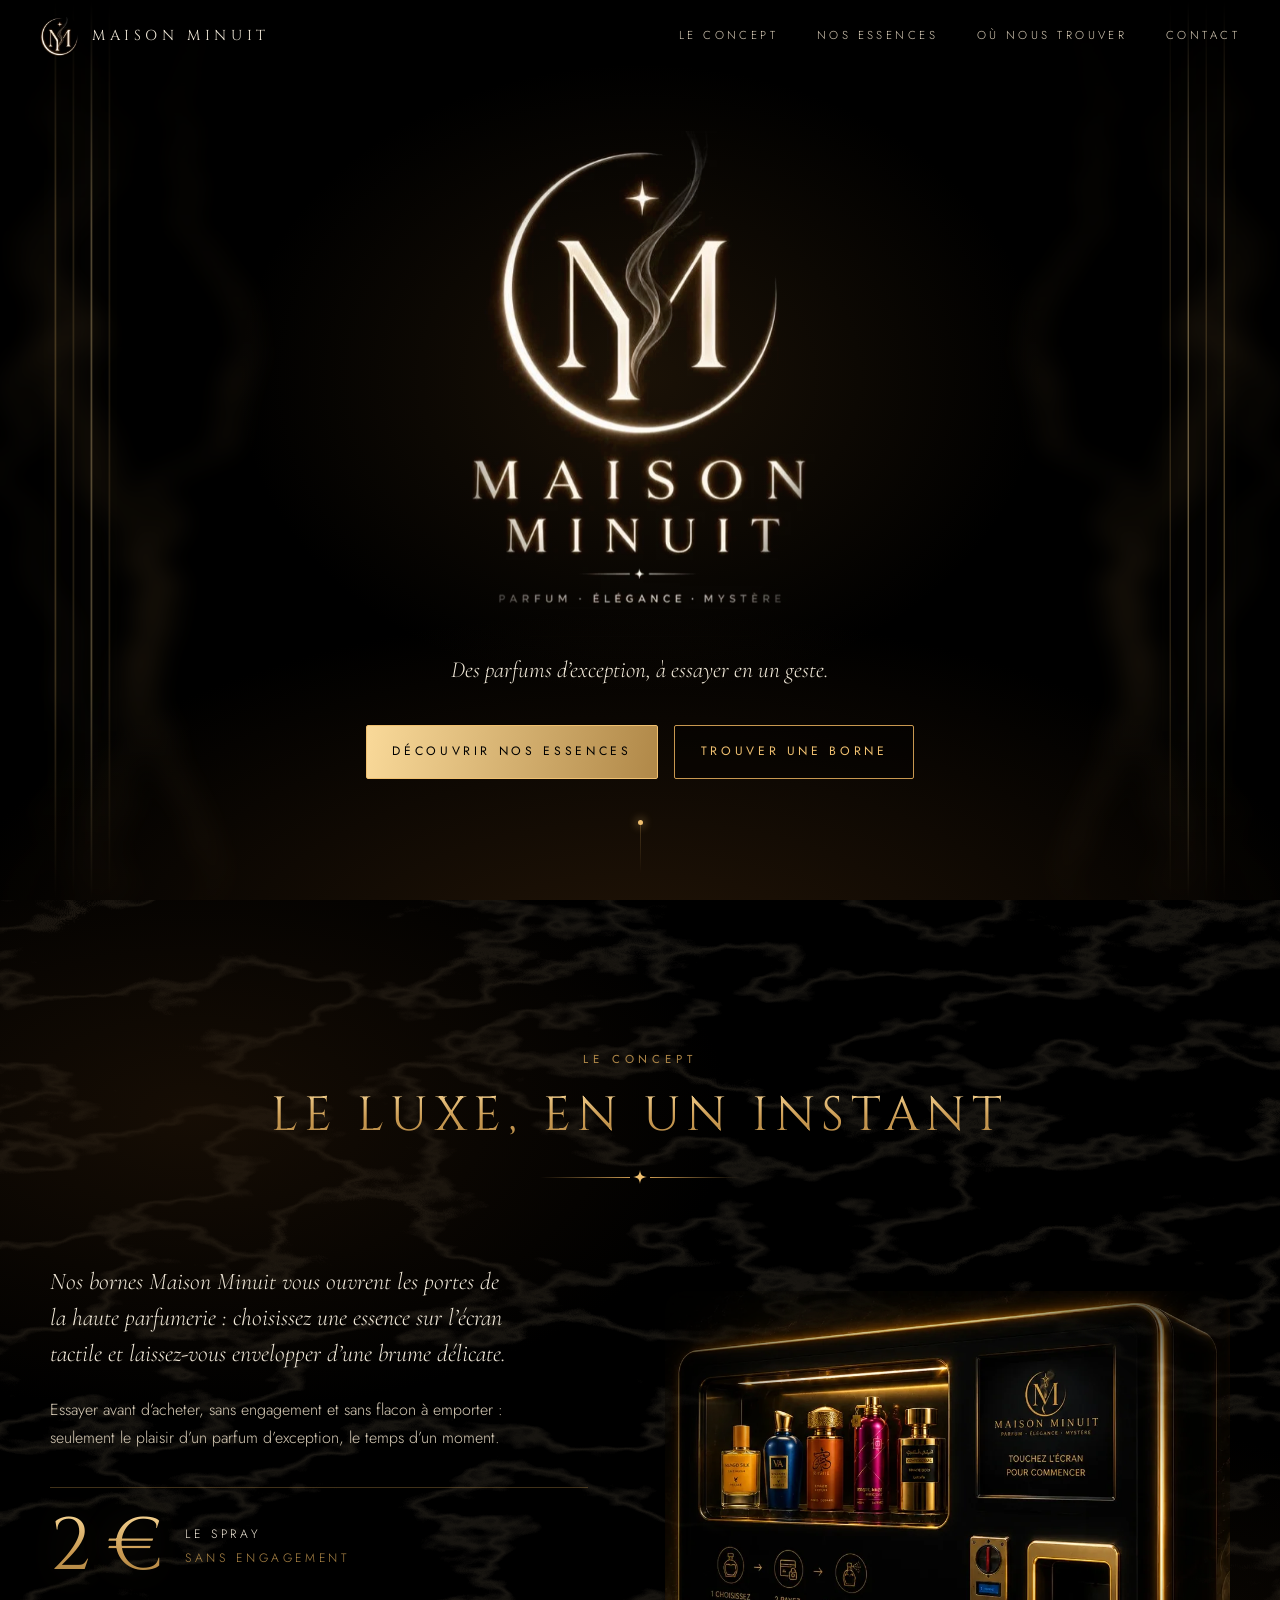
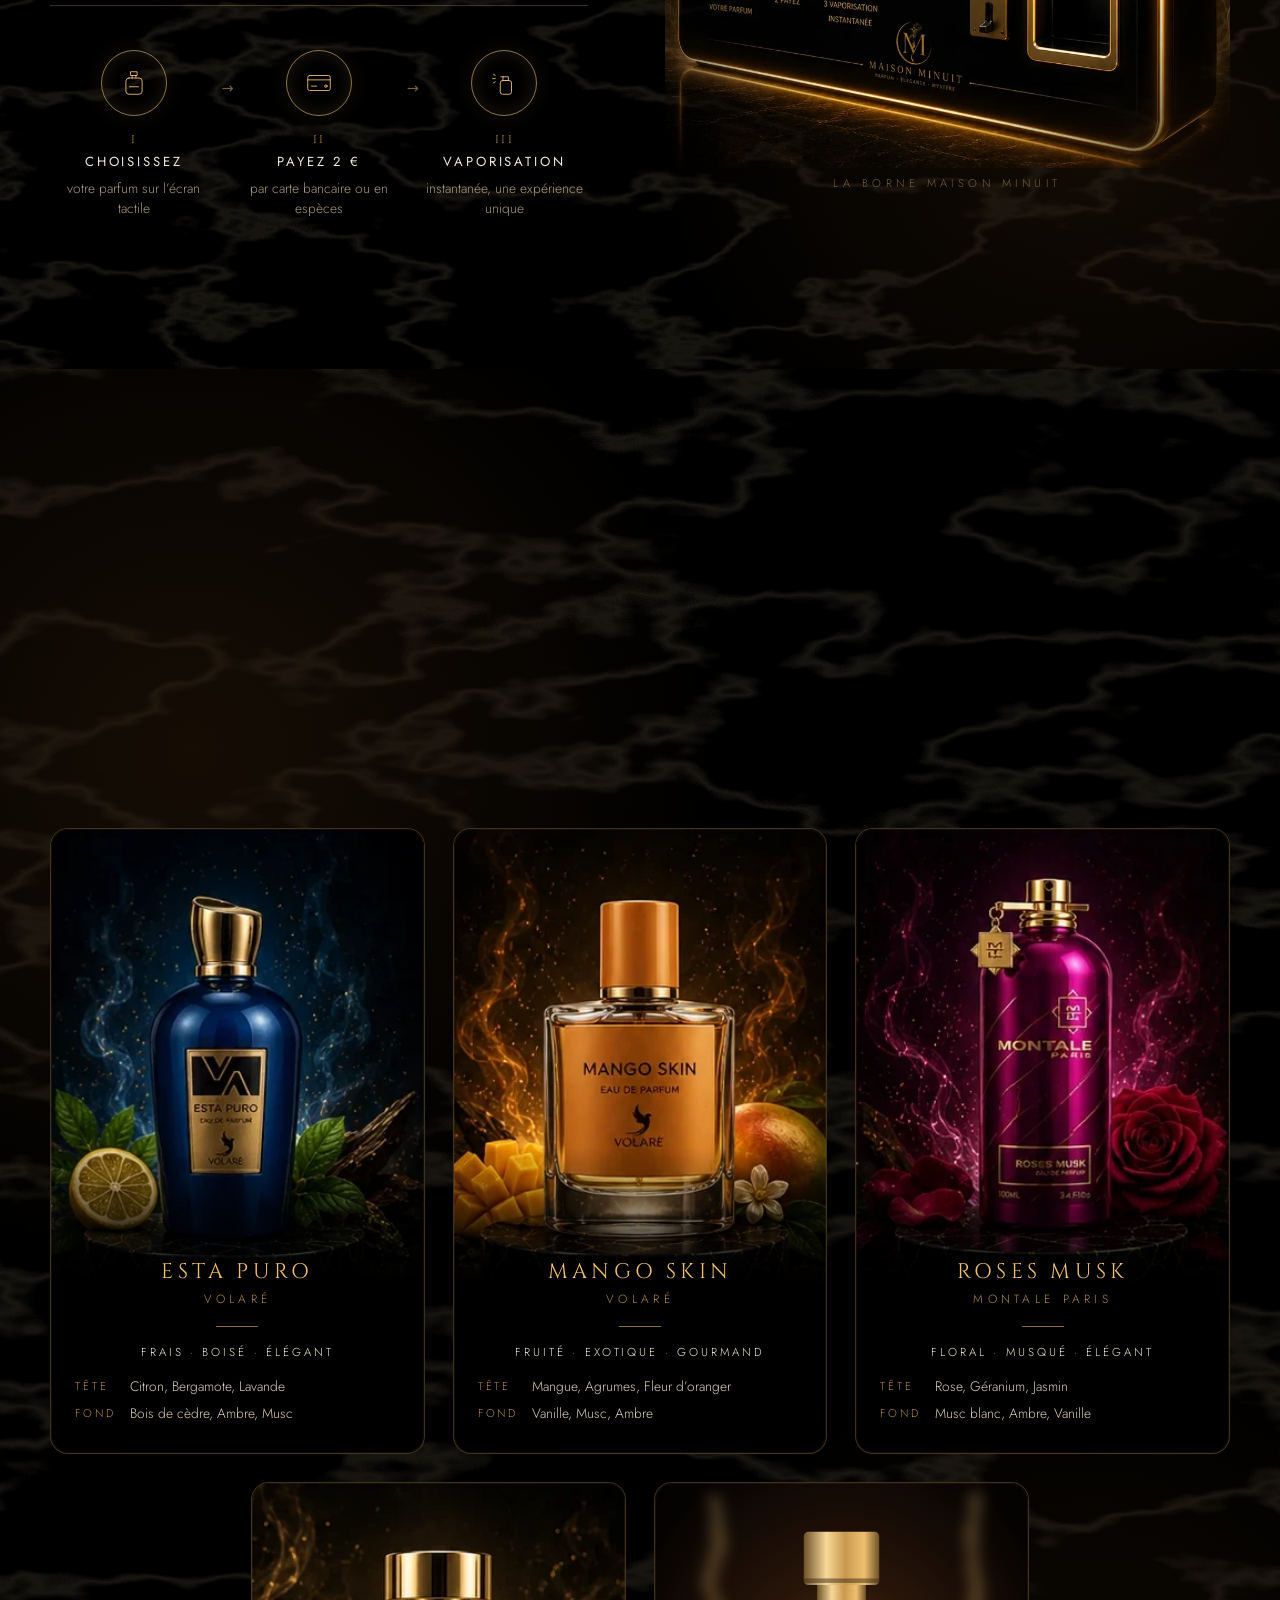
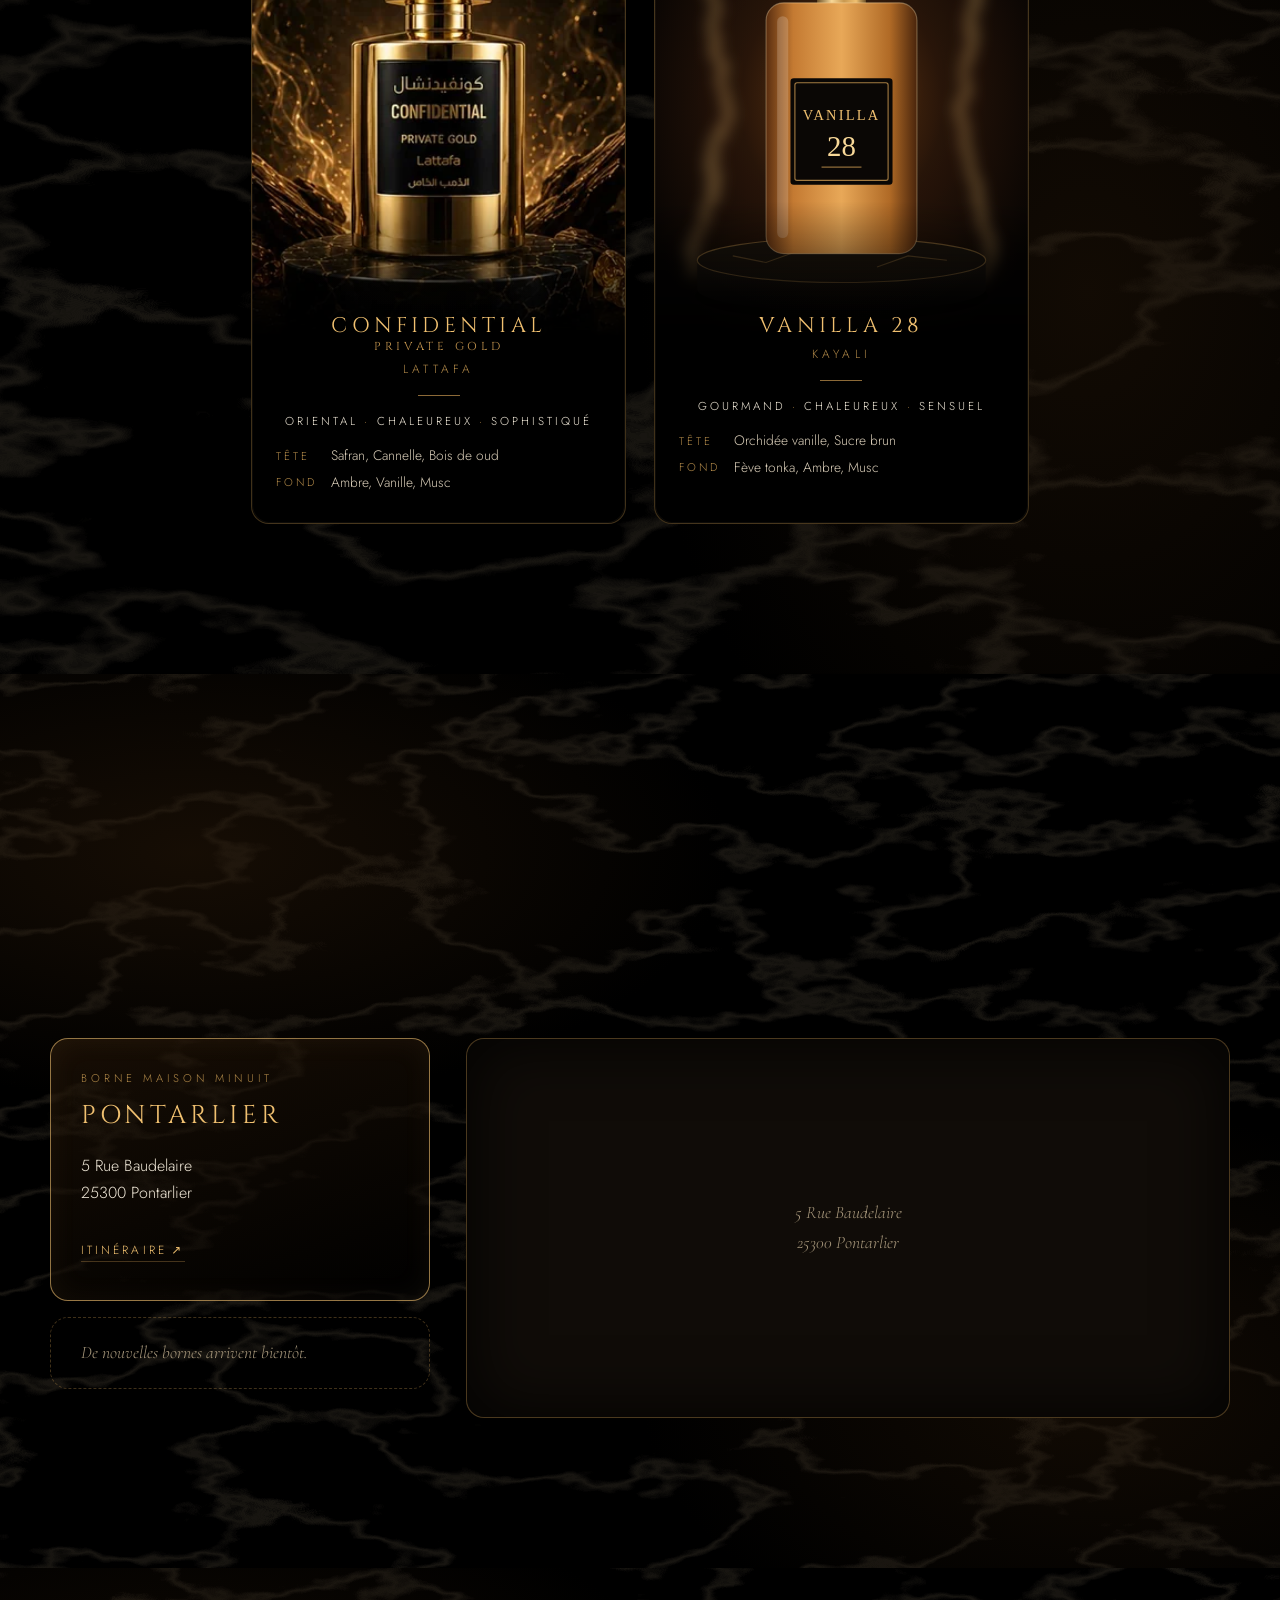
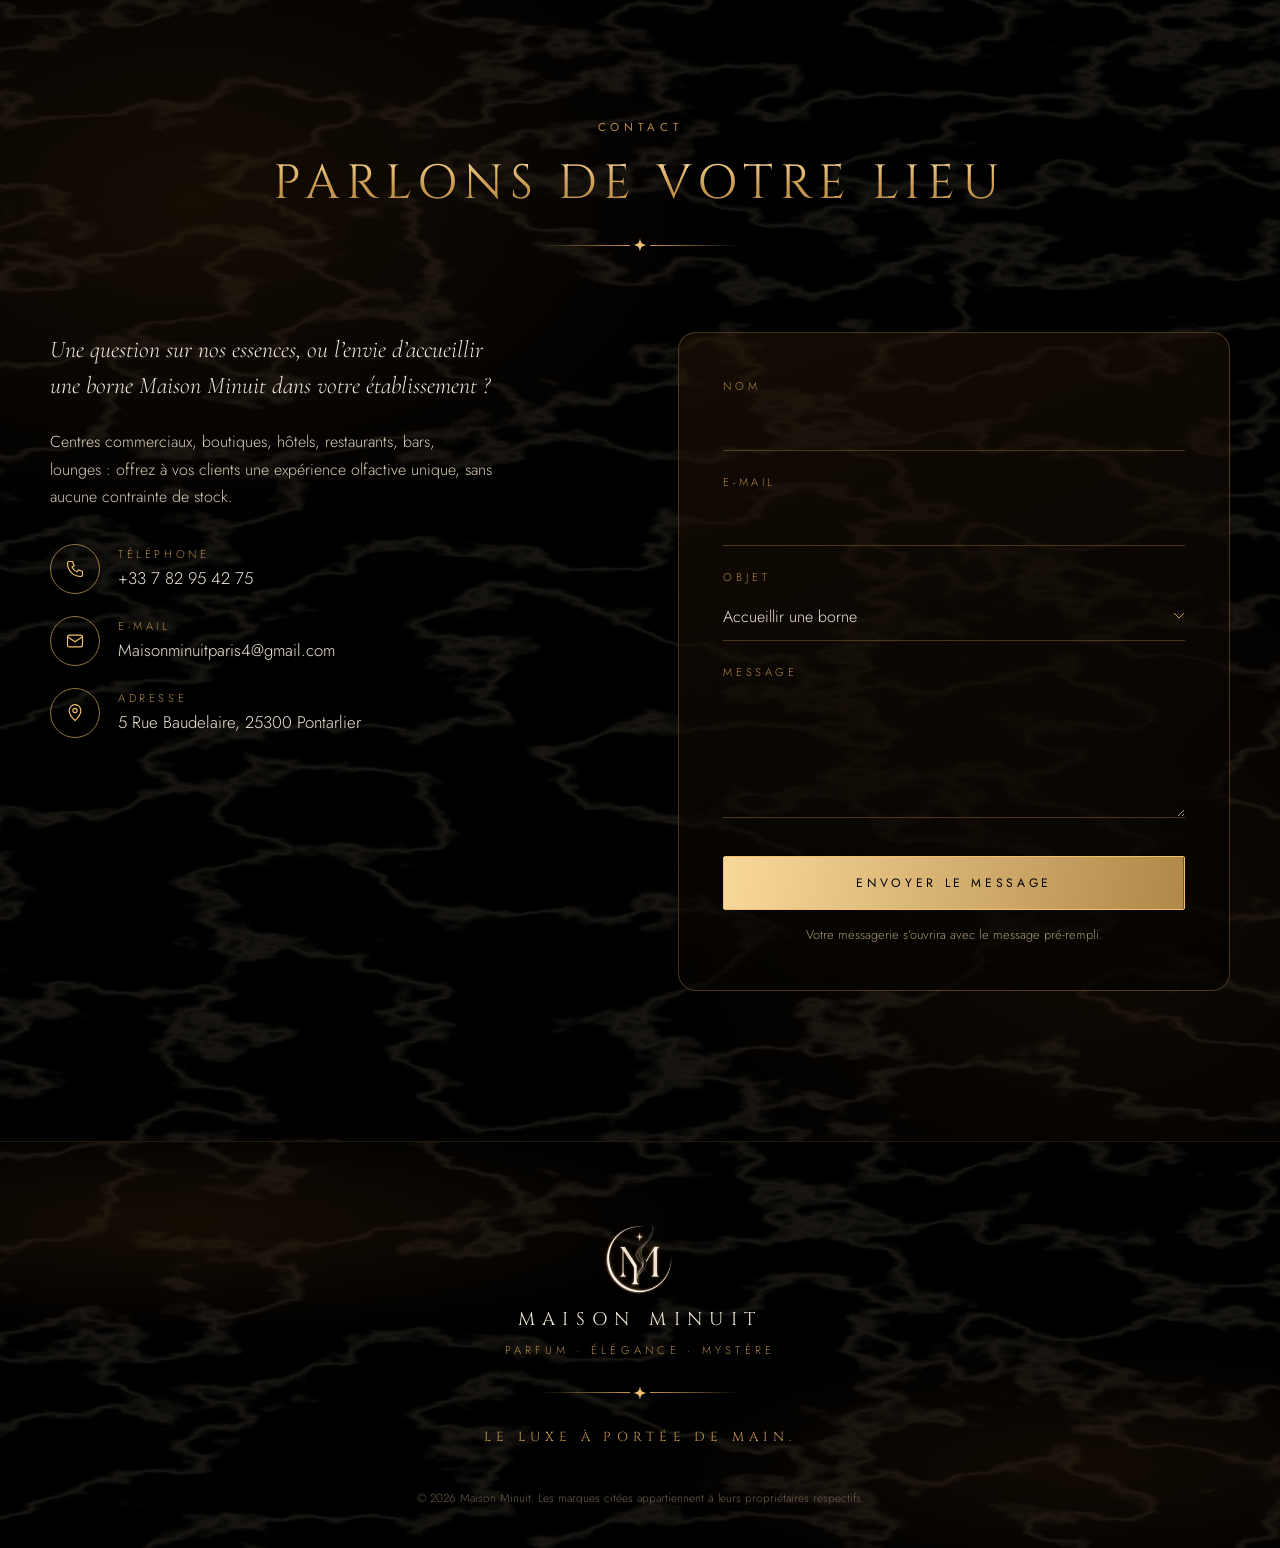
==== commit ffcb7f6b: "Improve responsive behaviour across phones, tablets and landscape - Hero logo now scales with viewpo" ====
--- a/index.html
+++ b/index.html
@@ -191,8 +191,8 @@
           <div class="field">
             <label for="cf-subject">Objet</label>
             <select id="cf-subject" name="subject">
-              <option>Installer une borne dans mon établissement</option>
-              <option>Question sur une essence</option>
+              <option>Accueillir une borne</option>
+              <option>Une question sur une essence</option>
               <option>Autre demande</option>
             </select>
           </div>
--- a/assets/css/style.css
+++ b/assets/css/style.css
@@ -110,7 +110,7 @@
   font-family: var(--f-display);
   font-size: clamp(1.7rem, 4.2vw, 3rem);
   letter-spacing: .14em; line-height: 1.2;
-  text-transform: uppercase;
+  text-transform: uppercase; text-wrap: balance;
   color: var(--or);
   background: linear-gradient(180deg, var(--or-lumiere) 0%, var(--or) 55%, var(--or-antique) 100%);
   -webkit-background-clip: text; background-clip: text;
@@ -173,11 +173,11 @@
   appearance: none; background: none; border: 0; padding: 0; cursor: pointer;
   font: inherit; font-size: .74rem; letter-spacing: .26em; text-transform: uppercase;
   color: var(--or-vif); text-decoration: none;
-  border-bottom: 1px solid var(--ligne);
-  padding-bottom: 3px;
+  display: inline-flex; align-items: center; gap: .4em; min-height: 44px;
+  background: linear-gradient(var(--ligne), var(--ligne)) left calc(50% + .95em) / 100% 1px no-repeat;
   transition: border-color .4s, color .4s;
 }
-.link:hover { color: var(--or-lumiere); border-color: var(--or-vif); }
+.link:hover { color: var(--or-lumiere); background-image: linear-gradient(var(--or-vif), var(--or-vif)); }
 
 /* ---------- Navigation ---------- */
 .nav {
@@ -204,13 +204,13 @@
 .nav__brand img { width: 40px; height: 40px; border-radius: 50%; mix-blend-mode: screen; }
 .nav__links { display: flex; gap: clamp(18px, 3vw, 40px); }
 .nav__links a {
-  position: relative; text-decoration: none;
+  position: relative; text-decoration: none; padding: 12px 0;
   font-size: .72rem; letter-spacing: .3em; text-transform: uppercase;
   color: var(--texte);
   transition: color .4s;
 }
 .nav__links a::after {
-  content: ""; position: absolute; left: 0; right: .3em; bottom: -6px; height: 1px;
+  content: ""; position: absolute; left: 0; right: .3em; bottom: 6px; height: 1px;
   background: var(--or); transform: scaleX(0); transform-origin: left; transition: transform .5s var(--ease);
 }
 .nav__links a:hover { color: var(--or-lumiere); }
@@ -255,7 +255,8 @@
 /* pas de z-index ici : le logo doit se fondre (mix-blend) dans le fond du hero */
 .hero__inner { position: relative; text-align: center; }
 .hero__logo img {
-  width: min(400px, 78vw); height: auto; margin: 0 auto;
+  width: min(400px, 78vw, 40vh); height: auto; margin: 0 auto;
+  width: min(400px, 78vw, 40svh);
   mix-blend-mode: screen;
   /* fond de l'image fondu dans le noir de la page */
   -webkit-mask-image: radial-gradient(ellipse 68% 66% at 50% 48%, #000 62%, transparent 100%);
@@ -264,7 +265,8 @@
   animation: logoIn 2.4s var(--ease) both;
 }
 .hero__lead {
-  margin: clamp(8px, 2vh, 20px) 0 34px;
+  margin: clamp(4px, 1.6vh, 20px) 0 clamp(20px, 4vh, 34px);
+  text-wrap: balance;
   font-family: var(--f-serif); font-style: italic;
   font-size: clamp(1.15rem, 2.4vw, 1.45rem);
   color: var(--champagne);
@@ -276,11 +278,11 @@
 }
 .hero__scroll {
   position: absolute; left: 50%; bottom: 26px; z-index: 2;
-  width: 1px; height: 54px; transform: translateX(-50%);
-  background: linear-gradient(var(--ligne), transparent);
+  width: 44px; height: 54px; transform: translateX(-50%);
+  background: linear-gradient(var(--ligne), transparent) center / 1px 100% no-repeat;
 }
 .hero__scroll span {
-  position: absolute; left: -2px; top: 0; width: 5px; height: 5px; border-radius: 50%;
+  position: absolute; left: 19.5px; top: 0; width: 5px; height: 5px; border-radius: 50%;
   background: var(--or-vif); box-shadow: 0 0 10px var(--or-vif);
   animation: drip 2.6s var(--ease) infinite;
 }
@@ -412,6 +414,7 @@
   content: ""; position: absolute; inset: 0; border-radius: inherit; pointer-events: none;
   box-shadow: inset 0 0 0 1px rgba(248, 216, 152, .05);
 }
+@media (hover: hover) {
 .essence:hover {
   border-color: var(--ligne-forte);
   box-shadow: 0 30px 60px -30px color-mix(in srgb, var(--teinte) 60%, transparent), 0 0 40px -10px rgba(240, 192, 112, .2);
@@ -424,6 +427,7 @@
   transition: transform 1.4s var(--ease);
 }
 .essence:hover .essence__visual img { transform: scale(1.04); }
+}
 .essence__body { padding: 0 24px 30px; margin-top: -26px; position: relative; text-align: center; }
 .essence h3 {
   font-family: var(--f-display); font-size: 1.32rem; letter-spacing: .2em; text-transform: uppercase;
@@ -463,7 +467,7 @@
     scrollbar-width: none;
   }
   .essences__list::-webkit-scrollbar { display: none; }
-  .essence { flex: 0 0 82%; scroll-snap-align: start; }
+  .essence { flex: 0 0 min(82%, 340px); scroll-snap-align: start; }
   .essence.reveal { opacity: 1; transform: none; }
   .essences__hint {
     display: block; margin: 8px 0 0; text-align: center;
@@ -538,8 +542,8 @@
 }
 .contact__list a, .contact__list span > :not(small) { word-break: break-word; }
 .contact__list li > span:last-child { color: var(--champagne); font-size: 1.05rem; }
-.contact__list a { text-decoration: none; border-bottom: 1px solid transparent; transition: border-color .4s, color .4s; }
-.contact__list a:hover { color: var(--or-lumiere); border-color: var(--or); }
+.contact__list a { display: inline-block; padding: 10px 0; margin: -10px 0; text-decoration: none; border-bottom: 1px solid transparent; transition: border-color .4s, color .4s; }
+.contact__list a:hover { color: var(--or-lumiere); }
 
 .contact__form {
   padding: clamp(26px, 4vw, 44px);
@@ -595,6 +599,65 @@
 .essence.reveal:nth-child(4) { transition-delay: .3s; }
 .essence.reveal:nth-child(5) { transition-delay: .4s; }
 
+/* =====================================================================
+   AJUSTEMENTS RESPONSIVE
+   ===================================================================== */
+.lead, .heading__sub, .essence__family, .borne--soon p { text-wrap: balance; }
+/* taille minimale des petits libellés en capitales (≈ 11,2 px) */
+.borne__lieu, .contact__list small, .field label, .footer__tag,
+.concept__visual figcaption, .essences__hint, .essence__notes dt, .steps__n { font-size: .7rem; }
+
+/* Téléphones */
+@media (max-width: 560px) {
+  /* lisibilité : aucun libellé sous ~11,5 px */
+  .eyebrow, .heading__sub, .steps__n, .essence__house, .essence__family,
+  .borne__lieu, .contact__list small, .field label, .footer__tag,
+  .concept__visual figcaption, .essences__hint, .essence__notes dt { font-size: .72rem; }
+  .eyebrow { letter-spacing: .34em; }
+  .heading__sub, .footer__tag { letter-spacing: .22em; }
+  .footer__motto { letter-spacing: .24em; }
+  .essence__family { letter-spacing: .18em; }
+  .essence__family i { margin: 0 .35em; }
+  h2 { letter-spacing: .1em; }
+
+  /* boutons pleine largeur, même taille, sur une ligne */
+  .hero__cta { flex-direction: column; align-items: stretch; width: min(320px, 100%); margin: 0 auto; gap: 12px; }
+  .btn { padding: 0 1.2em; letter-spacing: .2em; }
+
+  .hero { padding-top: 84px; padding-bottom: 72px; }
+  .price { gap: 16px; margin: 28px 0 36px; }
+  .bornes__map { min-height: 260px; }
+  .borne { padding: 24px 22px; }
+  .contact__list li > span:last-child { font-size: 1rem; min-width: 0; }
+  .contact__list a { overflow-wrap: anywhere; }
+}
+
+/* Très petits écrans (iPhone SE 1re gén., 320 px) */
+@media (max-width: 360px) {
+  .nav__brand span { font-size: .7rem; letter-spacing: .24em; }
+  .price__value { font-size: 2.8rem; }
+  .essence__body { padding-inline: 18px; }
+  .essence__notes { gap: 6px 10px; }
+}
+
+/* Téléphone à l'horizontale / écrans peu hauts : tout le hero tient à l'écran */
+@media (max-height: 520px) and (orientation: landscape) {
+  .hero { min-height: 100vh; min-height: 100svh; padding: 64px var(--gutter) 20px; }
+  /* logo à gauche, accroche + boutons à droite */
+  .hero__inner {
+    display: grid; grid-template-columns: auto minmax(0, 340px); align-items: center;
+    column-gap: clamp(24px, 5vw, 56px); text-align: left;
+  }
+  .hero__logo { grid-row: span 2; }
+  .hero__logo img { width: min(220px, 50vh); width: min(220px, 50svh); }
+  .hero__lead { align-self: end; margin: 0 0 16px; }
+  .hero__cta { align-self: start; flex-direction: column; align-items: stretch; width: 100%; margin: 0; gap: 10px; }
+  .btn { --h: 46px; }
+  .hero__scroll { display: none; }
+  .nav.is-open .nav__links { max-height: calc(100vh - 64px); overflow-y: auto; }
+  .nav__links a { padding-block: 12px; }
+}
+
 @media (prefers-reduced-motion: reduce) {
   html { scroll-behavior: auto; }
   *, *::before, *::after { animation: none !important; transition: none !important; }
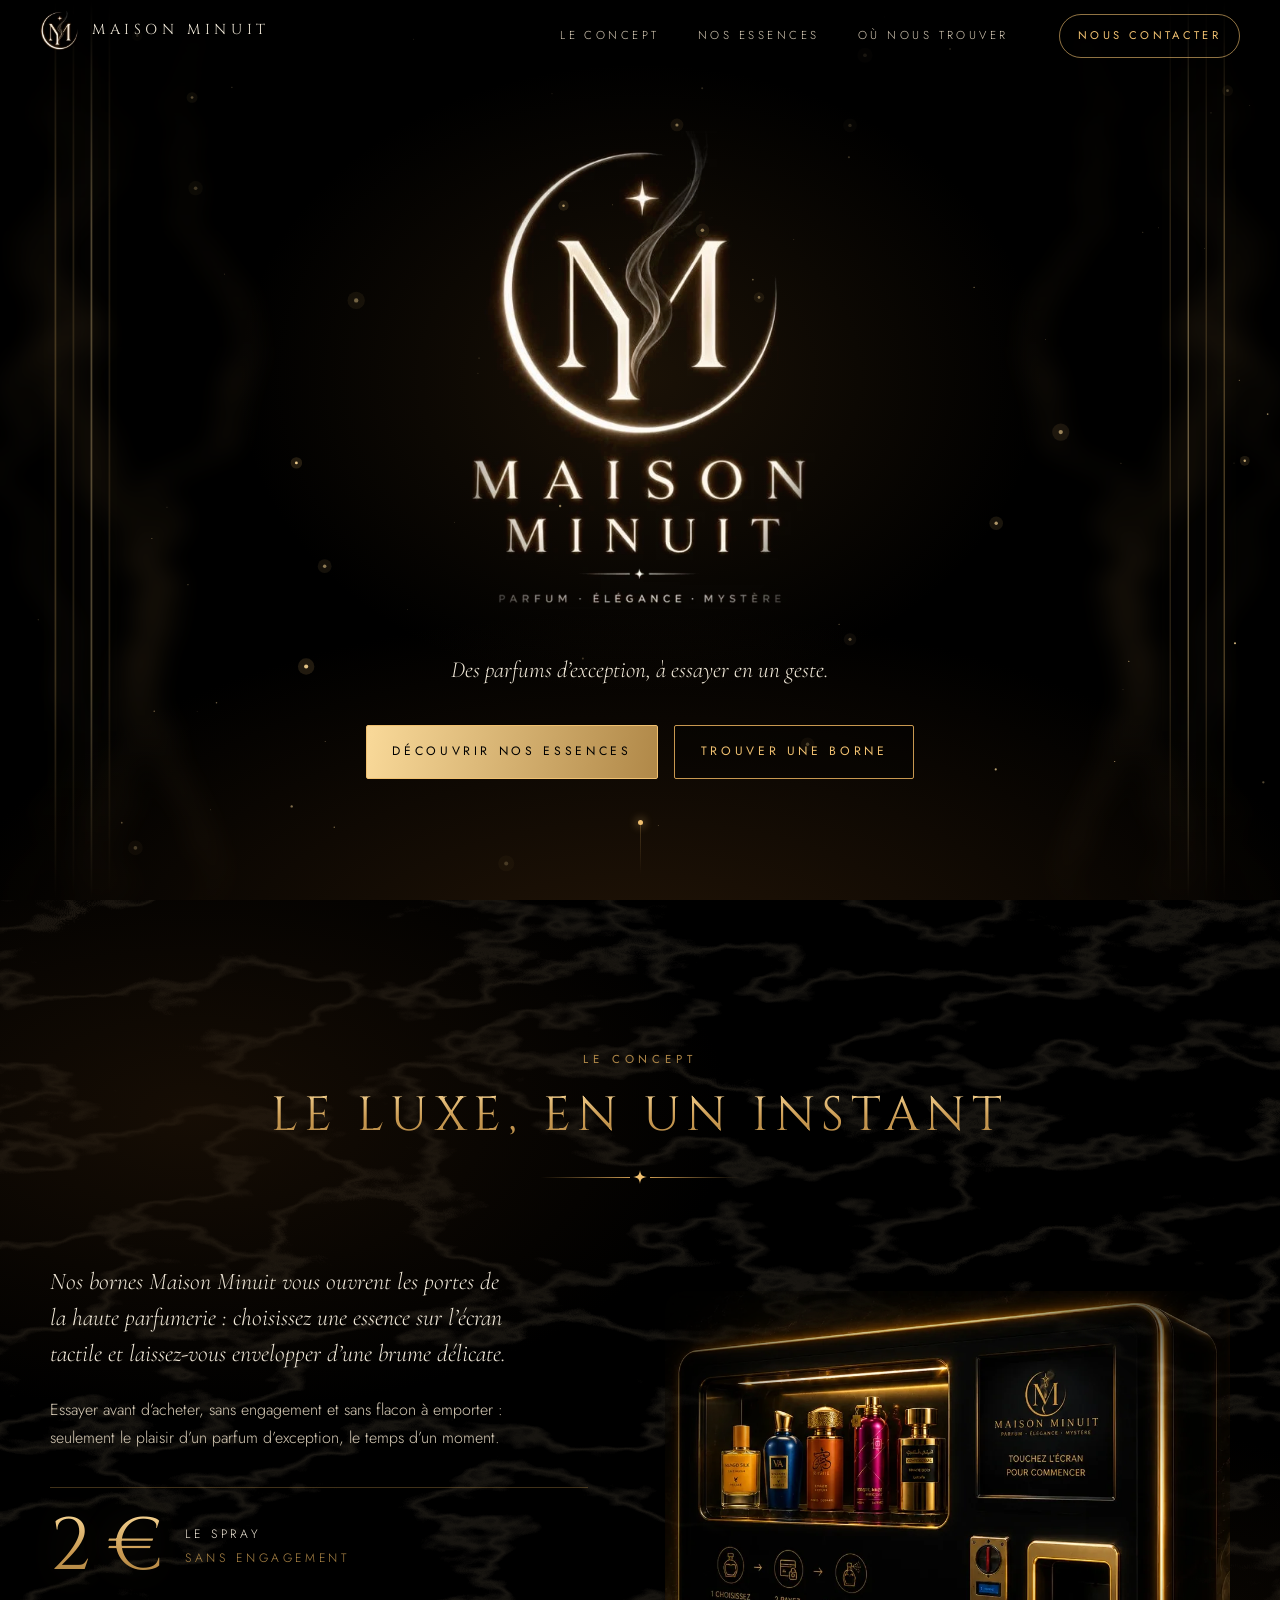
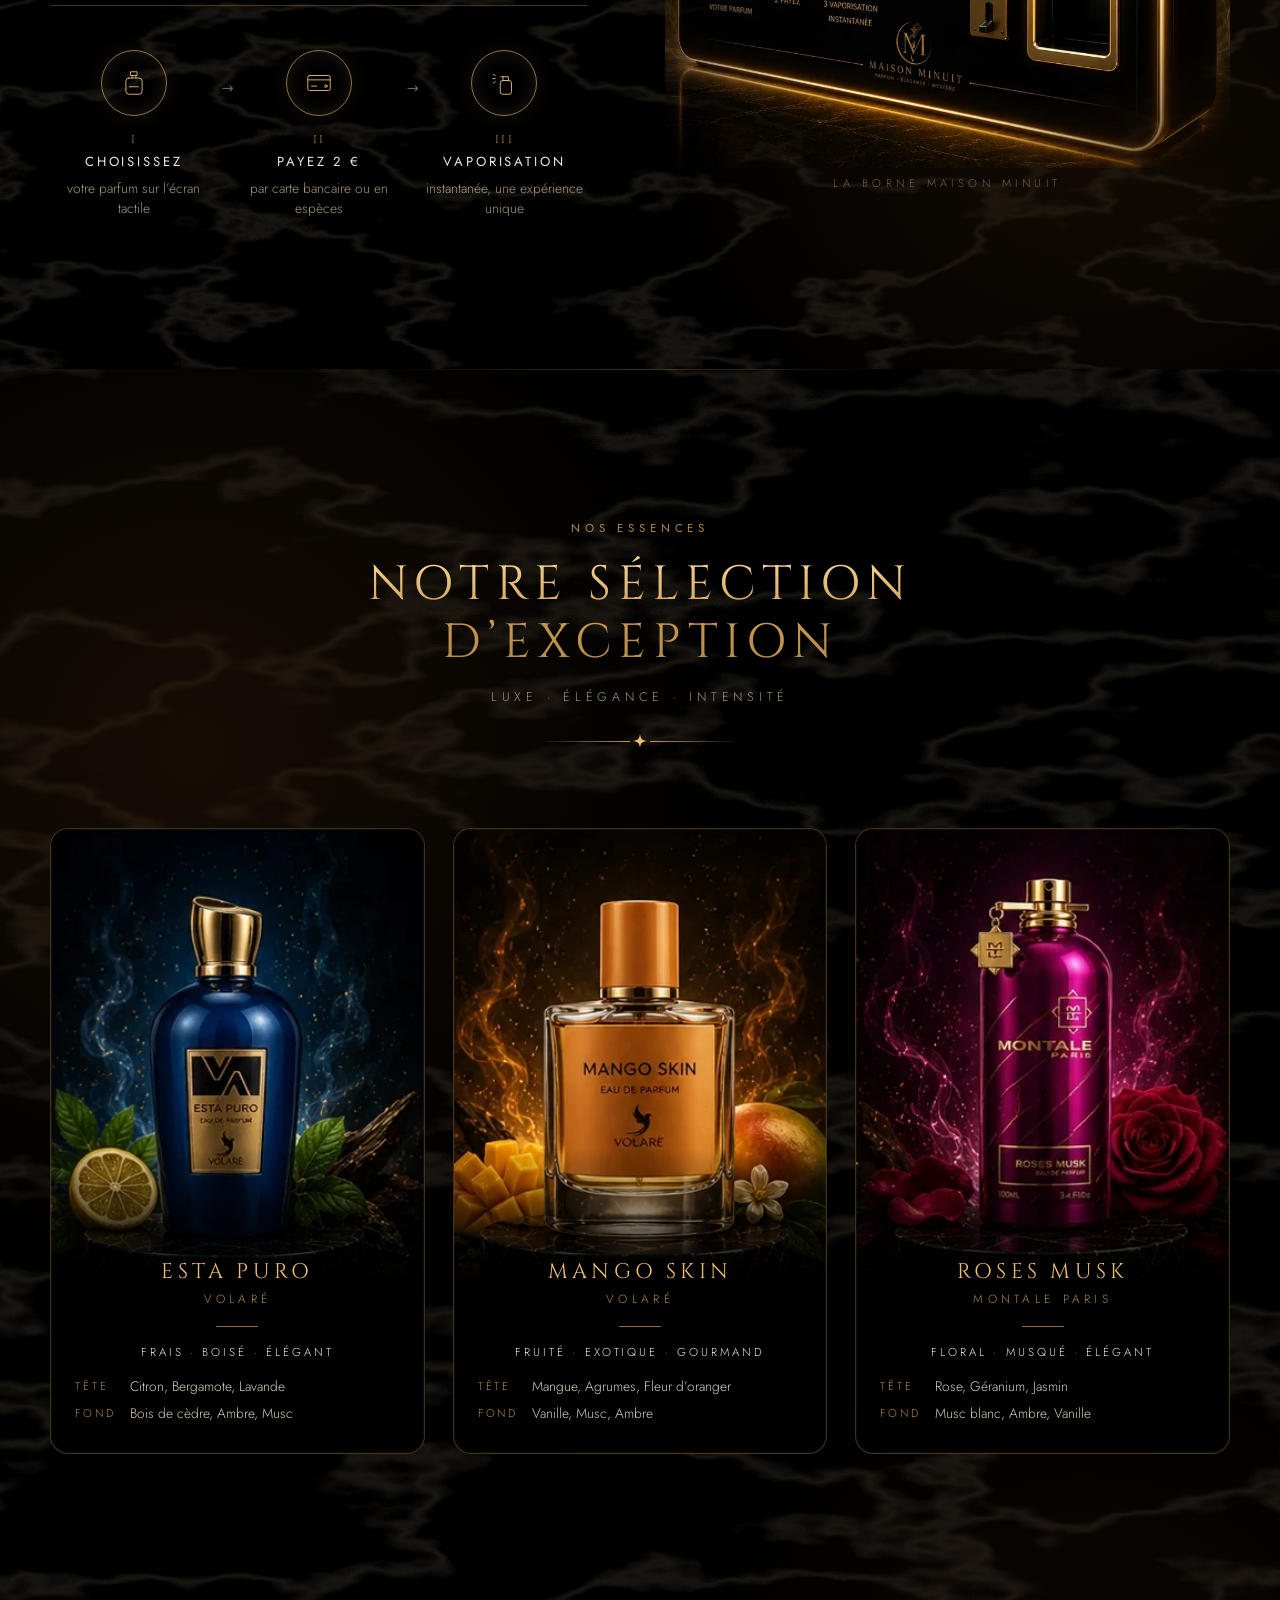
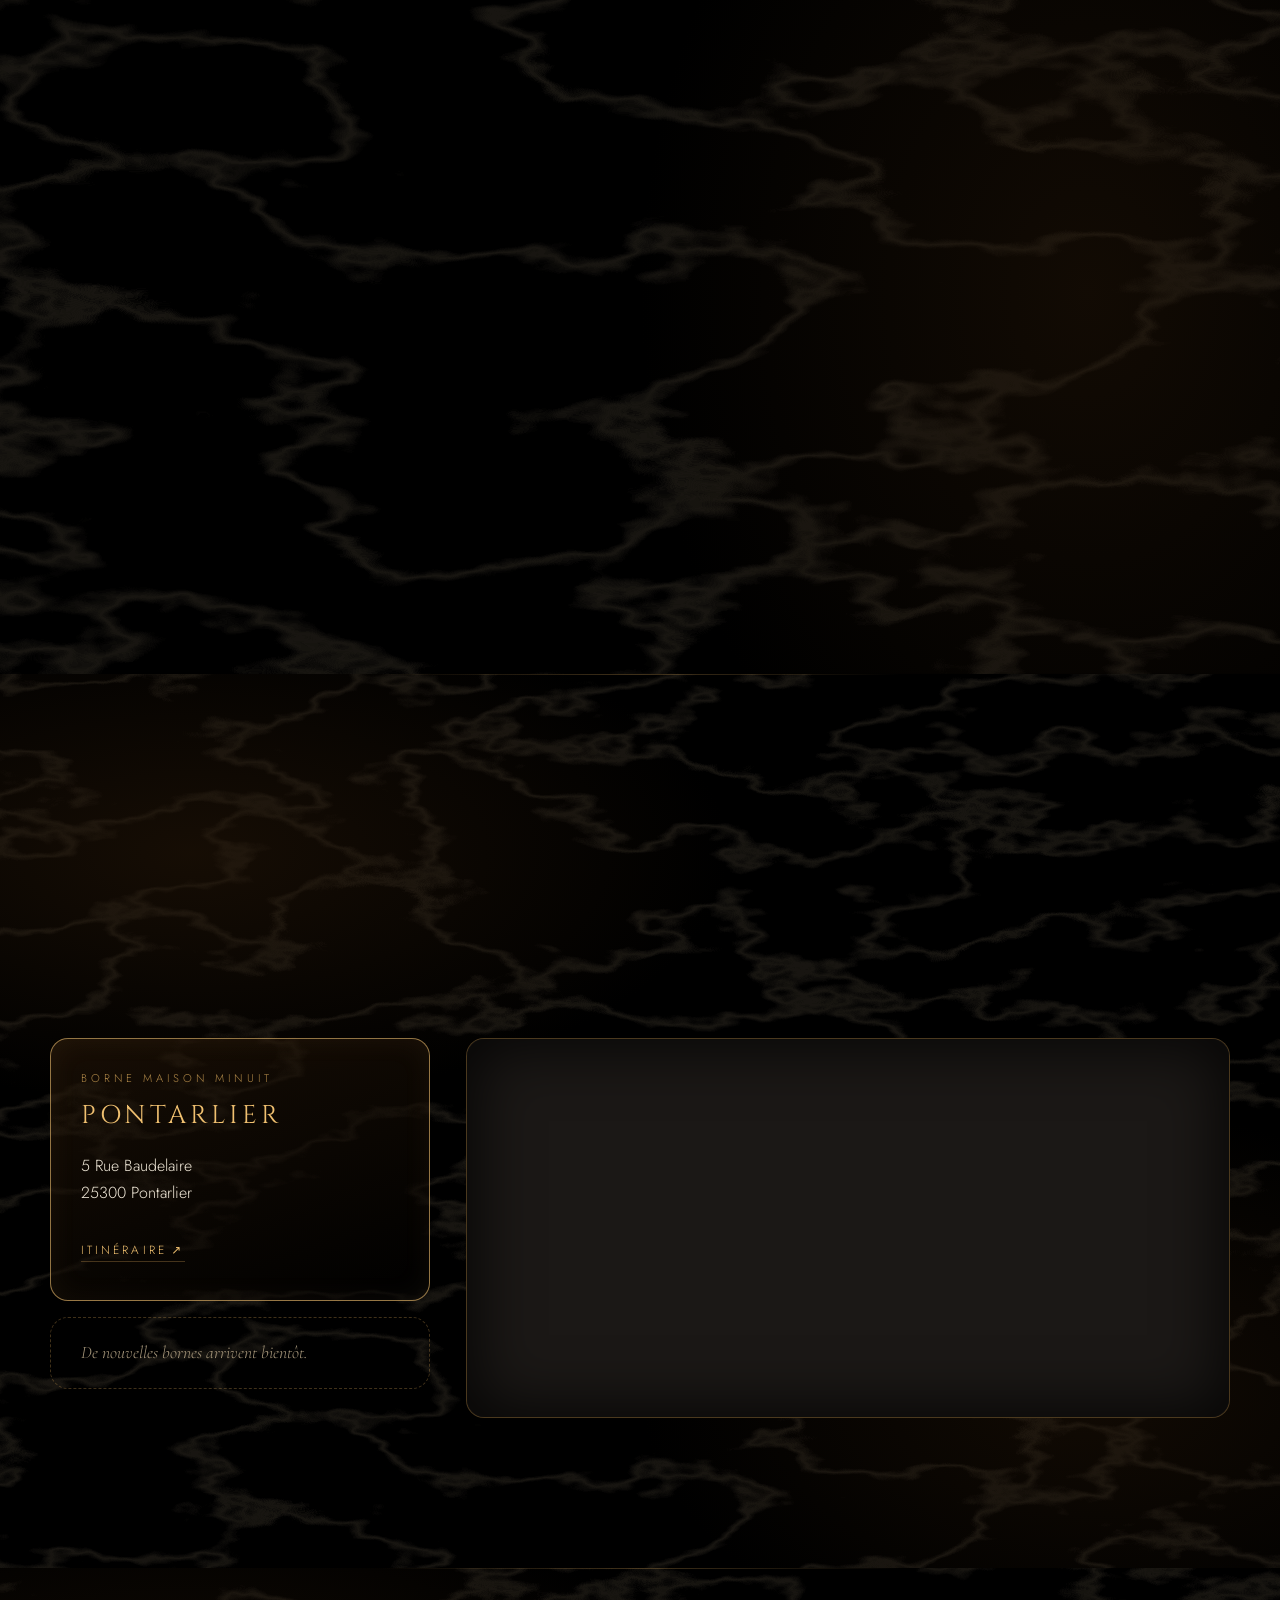
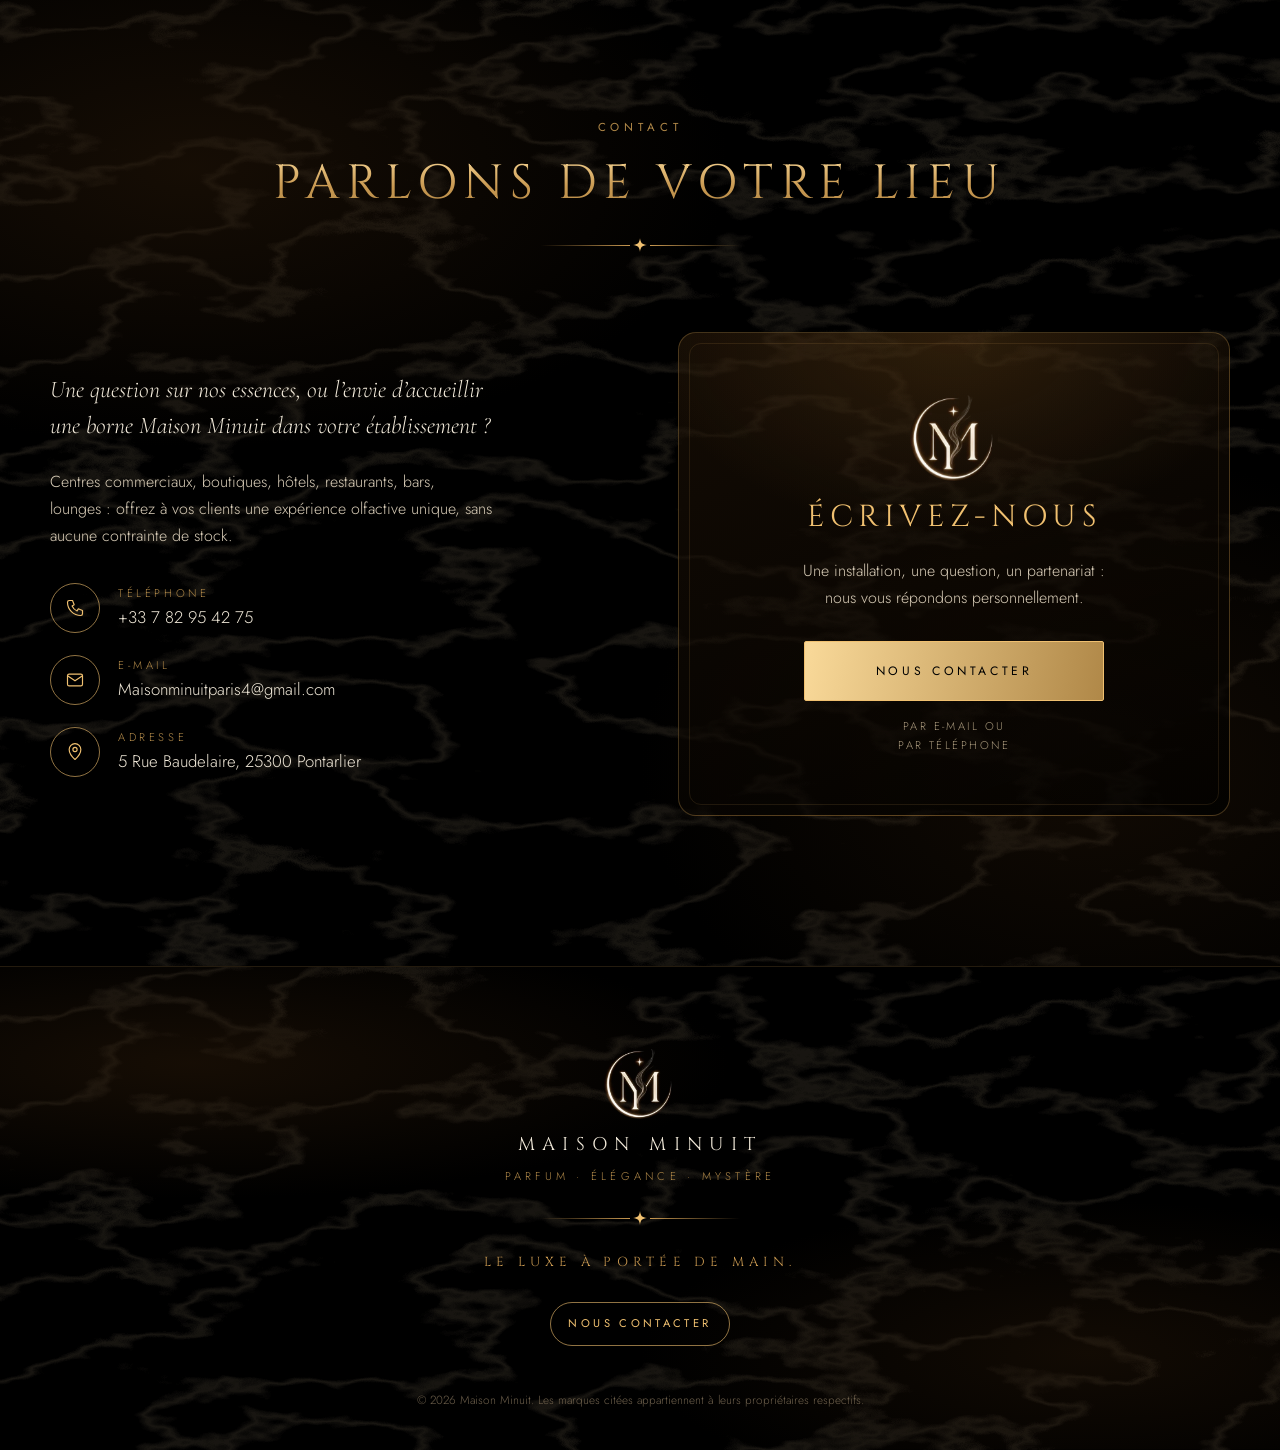
==== commit 3b3b238a: "Add contact dialog and premium motion - "Nous contacter" button (nav, contact section, footer) opens" ====
--- a/index.html
+++ b/index.html
@@ -13,12 +13,26 @@
   <meta property="og:image" content="assets/img/gamme.webp">
   <link rel="icon" type="image/png" href="assets/img/favicon.png">
 
+  <script>
+    /* Active les animations (le contenu reste visible sans JavaScript)
+       et ne rejoue l'ouverture qu'une fois par visite. */
+    (function (d) {
+      d.classList.add("js");
+      try { if (sessionStorage.getItem("mm-intro")) d.classList.add("seen"); sessionStorage.setItem("mm-intro", "1"); } catch (e) {}
+    })(document.documentElement);
+  </script>
+
   <link rel="preconnect" href="https://fonts.googleapis.com">
   <link rel="preconnect" href="https://fonts.gstatic.com" crossorigin>
   <link rel="stylesheet" href="https://fonts.googleapis.com/css2?family=Cinzel:wght@400;500;600&family=Cormorant+Garamond:ital,wght@0,400;0,500;1,400;1,500&family=Jost:wght@300;400;500&display=swap">
   <link rel="stylesheet" href="assets/css/style.css">
 </head>
 <body>
+  <!-- Ouverture : monogramme qui s'illumine puis s'efface (CSS seul, ne bloque rien) -->
+  <div class="veil" aria-hidden="true">
+    <img src="assets/img/logo-monogram.webp" alt="" width="120" height="120">
+  </div>
+
   <a class="skip" href="#concept">Aller au contenu</a>
 
   <!-- ============================== NAV ============================== -->
@@ -27,20 +41,21 @@
       <img src="assets/img/logo-monogram.webp" alt="" width="40" height="40">
       <span>Maison Minuit</span>
     </a>
-    <button class="nav__toggle" aria-expanded="false" aria-controls="nav-links" aria-label="Ouvrir le menu">
+    <button class="nav__toggle" type="button" aria-expanded="false" aria-controls="nav-links" aria-label="Ouvrir le menu">
       <span></span><span></span>
     </button>
     <nav id="nav-links" class="nav__links" aria-label="Navigation principale">
       <a href="#concept">Le concept</a>
       <a href="#essences">Nos essences</a>
       <a href="#bornes">Où nous trouver</a>
-      <a href="#contact">Contact</a>
+      <button class="btn btn--line nav__cta" type="button" data-contact>Nous contacter</button>
     </nav>
   </header>
 
   <main id="top">
     <!-- ============================== HERO ============================== -->
-    <section class="hero">
+    <section class="hero" id="hero">
+      <canvas class="dust" aria-hidden="true"></canvas>
       <div class="pillars" aria-hidden="true"></div>
       <div class="smoke smoke--l" aria-hidden="true"></div>
       <div class="smoke smoke--r" aria-hidden="true"></div>
@@ -52,8 +67,8 @@
         </h1>
         <p class="hero__lead">Des parfums d’exception, à essayer en un geste.</p>
         <div class="hero__cta">
-          <a class="btn btn--gold" href="#essences">Découvrir nos essences</a>
-          <a class="btn btn--ghost" href="#bornes">Trouver une borne</a>
+          <a class="btn btn--gold" href="#essences"><span>Découvrir nos essences</span></a>
+          <a class="btn btn--ghost" href="#bornes"><span>Trouver une borne</span></a>
         </div>
       </div>
 
@@ -85,8 +100,8 @@
             <span class="price__label">le spray<br><em>sans engagement</em></span>
           </div>
 
-          <ol class="steps">
-            <li>
+          <ol class="steps" data-stagger>
+            <li class="reveal">
               <span class="steps__icon" aria-hidden="true">
                 <svg viewBox="0 0 48 48"><path d="M19 6h10v6H19zM21 12v4M27 12v4"/><rect x="11" y="16" width="26" height="26" rx="5"/><path d="M17 30h14"/></svg>
               </span>
@@ -94,7 +109,7 @@
               <h3>Choisissez</h3>
               <p>votre parfum sur l’écran tactile</p>
             </li>
-            <li>
+            <li class="reveal">
               <span class="steps__icon" aria-hidden="true">
                 <svg viewBox="0 0 48 48"><rect x="6" y="12" width="36" height="24" rx="3"/><path d="M6 19h36M12 29h8"/><circle cx="35" cy="29" r="2"/></svg>
               </span>
@@ -102,7 +117,7 @@
               <h3>Payez <span data-prix>2 €</span></h3>
               <p>par carte bancaire ou en espèces</p>
             </li>
-            <li>
+            <li class="reveal">
               <span class="steps__icon" aria-hidden="true">
                 <svg viewBox="0 0 48 48"><rect x="18" y="20" width="18" height="22" rx="4"/><path d="M23 14h8v6h-8zM23 14h-4M10 12l-3-2M10 17H6M10 22l-3 2"/></svg>
               </span>
@@ -131,8 +146,8 @@
       </header>
 
       <!-- Cartes générées depuis assets/js/config.js -->
-      <ul class="essences__list" id="essences-list" aria-label="Parfums disponibles"></ul>
-      <p class="essences__hint" aria-hidden="true">Faites défiler <span>→</span></p>
+      <ul class="essences__list" id="essences-list" aria-label="Parfums disponibles" data-stagger></ul>
+      <div class="essences__dots" id="essences-dots" aria-hidden="true"></div>
     </section>
 
     <!-- ============================== BORNES ============================== -->
@@ -179,32 +194,16 @@
           </ul>
         </div>
 
-        <form class="contact__form reveal" id="contact-form" novalidate>
-          <div class="field">
-            <label for="cf-name">Nom</label>
-            <input id="cf-name" name="name" autocomplete="name" required>
-          </div>
-          <div class="field">
-            <label for="cf-email">E-mail</label>
-            <input id="cf-email" name="email" type="email" autocomplete="email" required>
-          </div>
-          <div class="field">
-            <label for="cf-subject">Objet</label>
-            <select id="cf-subject" name="subject">
-              <option>Accueillir une borne</option>
-              <option>Une question sur une essence</option>
-              <option>Autre demande</option>
-            </select>
-          </div>
-          <div class="field">
-            <label for="cf-message">Message</label>
-            <textarea id="cf-message" name="message" rows="4" required></textarea>
-          </div>
-          <button class="btn btn--gold" type="submit">Envoyer le message</button>
-          <p class="contact__note" id="contact-note" role="status">
-            Votre messagerie s’ouvrira avec le message pré-rempli.
-          </p>
-        </form>
+        <div class="contact__card reveal">
+          <img src="assets/img/logo-monogram.webp" alt="" width="88" height="88" loading="lazy">
+          <h3>Écrivez-nous</h3>
+          <p>
+            Une installation, une question, un partenariat&nbsp;:
+            nous vous répondons personnellement.
+          </p>
+          <button class="btn btn--gold btn--lg" type="button" data-contact><span>Nous contacter</span></button>
+          <p class="contact__card-note">Par e-mail ou par téléphone</p>
+        </div>
       </div>
     </section>
   </main>
@@ -216,10 +215,49 @@
     <p class="footer__tag">Parfum · Élégance · Mystère</p>
     <span class="ornament" aria-hidden="true"></span>
     <p class="footer__motto">Le luxe à portée de main.</p>
+    <button class="btn btn--line" type="button" data-contact>Nous contacter</button>
     <p class="footer__legal">© <span id="year">2026</span> Maison Minuit. Les marques citées appartiennent à leurs propriétaires respectifs.</p>
   </footer>
 
-  <noscript><style>.reveal{opacity:1!important;transform:none!important}</style></noscript>
+  <!-- ============================== FENÊTRE CONTACT ============================== -->
+  <dialog class="modal" id="contact-dialog" aria-labelledby="modal-title">
+    <div class="modal__panel">
+      <button class="modal__close" type="button" data-close aria-label="Fermer">
+        <svg viewBox="0 0 24 24" aria-hidden="true"><path d="M6 6l12 12M18 6 6 18"/></svg>
+      </button>
+
+      <img class="modal__mono" src="assets/img/logo-monogram.webp" alt="" width="72" height="72">
+      <h2 class="modal__title" id="modal-title">Nous contacter</h2>
+      <p class="modal__lead">Choisissez l’objet de votre message&nbsp;: votre messagerie s’ouvrira avec un e-mail prêt à envoyer.</p>
+
+      <fieldset class="modal__topics">
+        <legend class="sr-only">Objet du message</legend>
+        <label class="chip"><input type="radio" name="topic" id="topic-borne" value="borne" checked><span>Accueillir une borne</span></label>
+        <label class="chip"><input type="radio" name="topic" id="topic-essence" value="essence"><span>Une question sur une essence</span></label>
+        <label class="chip"><input type="radio" name="topic" id="topic-autre" value="autre"><span>Autre demande</span></label>
+      </fieldset>
+
+      <a class="btn btn--gold btn--lg modal__mail" id="modal-mail" href="#">
+        <svg viewBox="0 0 24 24" aria-hidden="true"><rect x="3" y="5" width="18" height="14" rx="2"/><path d="m3 7 9 6 9-6"/></svg>
+        <span>Écrire un e-mail</span>
+      </a>
+
+      <div class="modal__or" aria-hidden="true"><span>ou</span></div>
+
+      <div class="modal__alt">
+        <a class="modal__option" id="modal-tel" href="#">
+          <small>Appeler</small>
+          <span id="modal-tel-label"></span>
+        </a>
+        <div class="modal__option modal__option--copy">
+          <small>Adresse e-mail</small>
+          <span class="modal__email" id="modal-email"></span>
+          <button class="link modal__copy" type="button" id="modal-copy">Copier</button>
+        </div>
+      </div>
+    </div>
+  </dialog>
+
   <script src="assets/js/config.js"></script>
   <script src="assets/js/main.js"></script>
 </body>
--- a/assets/css/style.css
+++ b/assets/css/style.css
@@ -34,6 +34,8 @@
   --champagne: #f0e8d8;
   --texte: #d9cdb8;          /* texte courant, champagne atténué */
   --texte-doux: #a8987c;
+  --texte-legal: #6e604c;
+  --erreur: #c0604a;
 
   --ligne: rgba(200, 152, 80, 0.32);
   --ligne-forte: rgba(240, 192, 112, 0.6);
@@ -45,14 +47,23 @@
   --wrap: 1180px;
   --gutter: clamp(16px, 4vw, 40px);
   --radius: 18px;
+
+  /* Courbes : sortie très douce, façon « soie » */
   --ease: cubic-bezier(.2, .7, .2, 1);
+  --ease-silk: cubic-bezier(.16, 1, .3, 1);
+  --ease-io: cubic-bezier(.65, 0, .35, 1);
+
+  /* Durée de l'ouverture (0 s quand elle a déjà été vue) */
+  --intro: 1.15s;
 
   color-scheme: dark;
 }
+html.seen { --intro: 0s; }
 
 /* ---------- Base ---------- */
 *, *::before, *::after { box-sizing: border-box; }
-html { scroll-behavior: smooth; -webkit-text-size-adjust: 100%; }
+html { -webkit-text-size-adjust: 100%; }
+html:not(.js) { scroll-behavior: smooth; }
 body {
   margin: 0;
   background: var(--noir);
@@ -63,11 +74,14 @@
   line-height: 1.7;
   overflow-x: hidden;
   -webkit-font-smoothing: antialiased;
-}
-img, svg, iframe { display: block; max-width: 100%; }
+  -moz-osx-font-smoothing: grayscale;
+}
+body.is-locked { overflow: hidden; }
+img, svg, iframe, canvas { display: block; max-width: 100%; }
 a { color: inherit; }
 h1, h2, h3 { margin: 0; font-weight: 400; }
 p { margin: 0 0 1em; }
+button { font: inherit; color: inherit; }
 ::selection { background: var(--or); color: var(--noir); }
 :focus-visible { outline: 1px solid var(--or-vif); outline-offset: 4px; }
 
@@ -76,11 +90,32 @@
   clip: rect(0 0 0 0); white-space: nowrap;
 }
 .skip {
-  position: absolute; left: 16px; top: -60px; z-index: 100;
+  position: absolute; left: 16px; top: -60px; z-index: 300;
   padding: .6em 1em; background: var(--or); color: var(--noir);
   font-size: .8rem; letter-spacing: .15em; text-transform: uppercase; text-decoration: none;
 }
 .skip:focus { top: 16px; }
+
+/* ---------- Ouverture ---------- */
+.veil {
+  position: fixed; inset: 0; z-index: 400;
+  display: grid; place-items: center;
+  background: var(--noir);
+  pointer-events: none;
+  animation: veilOut .9s var(--ease-io) 1.15s forwards;
+}
+.veil img {
+  width: 104px; height: 104px; border-radius: 50%; mix-blend-mode: screen;
+  opacity: 0;
+  animation: veilMono 1.6s var(--ease-silk) .1s forwards;
+}
+html.seen .veil { display: none; }
+@keyframes veilMono {
+  0% { opacity: 0; transform: scale(.92); filter: blur(6px); }
+  55% { opacity: 1; transform: scale(1); filter: blur(0) drop-shadow(0 0 24px rgba(248, 216, 152, .45)); }
+  100% { opacity: 1; transform: scale(1.04); filter: drop-shadow(0 0 10px rgba(248, 216, 152, .2)); }
+}
+@keyframes veilOut { to { opacity: 0; visibility: hidden; } }
 
 /* Texture de marbre noir veiné d'or, commune à toutes les sections */
 .section, .hero, .footer {
@@ -97,6 +132,12 @@
   background-repeat: no-repeat;
   background-position: center, center, center;
 }
+/* Filet doré qui sépare les sections */
+.section + .section::after {
+  content: ""; position: absolute; top: 0; left: 50%; width: min(520px, 70%); height: 1px;
+  translate: -50% 0;
+  background: linear-gradient(90deg, transparent, var(--ligne), transparent);
+}
 
 /* ---------- Typo commune ---------- */
 .eyebrow {
@@ -107,9 +148,10 @@
   color: var(--or-antique);
 }
 h2 {
+  --ls: .14em;
   font-family: var(--f-display);
   font-size: clamp(1.7rem, 4.2vw, 3rem);
-  letter-spacing: .14em; line-height: 1.2;
+  letter-spacing: var(--ls); line-height: 1.2;
   text-transform: uppercase; text-wrap: balance;
   color: var(--or);
   background: linear-gradient(180deg, var(--or-lumiere) 0%, var(--or) 55%, var(--or-antique) 100%);
@@ -148,97 +190,151 @@
 /* ---------- Boutons ---------- */
 .btn {
   --h: 54px;
-  position: relative; overflow: hidden;
-  display: inline-flex; align-items: center; justify-content: center;
+  position: relative; overflow: hidden; isolation: isolate;
+  display: inline-flex; align-items: center; justify-content: center; gap: .8em;
   min-height: var(--h); padding: 0 2.1em;
   border: 1px solid var(--or); border-radius: 2px;
   font-family: var(--f-sans); font-size: .76rem; font-weight: 400;
   letter-spacing: .3em; text-transform: uppercase; text-decoration: none;
-  cursor: pointer;
-  transition: color .5s var(--ease), background-color .5s var(--ease), border-color .5s var(--ease), box-shadow .5s var(--ease);
-}
+  cursor: pointer; -webkit-tap-highlight-color: transparent;
+  transition: color .6s var(--ease-silk), background-color .6s var(--ease-silk), border-color .6s var(--ease-silk),
+              box-shadow .8s var(--ease-silk), scale .4s var(--ease-silk);
+}
+.btn:active { scale: .97; }
+.btn svg { width: 18px; height: 18px; fill: none; stroke: currentColor; stroke-width: 1.4; stroke-linecap: round; stroke-linejoin: round; }
+.btn--lg { --h: 60px; padding: 0 2.6em; }
+
+/* Or massif avec reflet de lumière qui balaie le bouton */
 .btn--gold {
   color: var(--noir);
   background: linear-gradient(100deg, var(--or-antique), var(--or-lumiere) 50%, var(--or-antique));
   background-size: 200% 100%; background-position: 100% 0;
   border-color: var(--or-vif);
-  box-shadow: 0 0 0 rgba(240, 192, 112, 0);
-  transition: background-position .9s var(--ease), box-shadow .5s var(--ease);
-}
-.btn--gold:hover { background-position: 0 0; box-shadow: 0 0 36px rgba(240, 192, 112, .35); }
+  transition: background-position 1.2s var(--ease-silk), box-shadow .8s var(--ease-silk), scale .4s var(--ease-silk);
+}
+.btn--gold::after {
+  content: ""; position: absolute; inset: -1px; z-index: -1; pointer-events: none;
+  background: linear-gradient(115deg, transparent 30%, rgba(255, 250, 235, .75) 48%, transparent 66%);
+  translate: -120% 0;
+  transition: translate 1.1s var(--ease-silk);
+}
+.btn--gold > * { position: relative; }
 .btn--ghost { color: var(--or-vif); background: rgba(0, 0, 0, .35); }
-.btn--ghost:hover { background: rgba(200, 152, 80, .12); border-color: var(--or-vif); color: var(--or-lumiere); }
+.btn--line {
+  --h: 44px; padding: 0 1.6em; font-size: .7rem;
+  color: var(--or-vif); background: transparent; border-color: var(--ligne-forte); border-radius: 999px;
+}
+@media (hover: hover) {
+  .btn--gold:hover { background-position: 0 0; box-shadow: 0 10px 40px -8px rgba(240, 192, 112, .45), 0 0 0 1px rgba(248, 216, 152, .4); }
+  .btn--gold:hover::after { translate: 120% 0; }
+  .btn--ghost:hover, .btn--line:hover {
+    background: rgba(200, 152, 80, .1); border-color: var(--or-vif); color: var(--or-lumiere);
+    box-shadow: 0 0 30px -6px rgba(240, 192, 112, .35), inset 0 0 18px rgba(240, 192, 112, .08);
+  }
+}
 
 .link {
-  appearance: none; background: none; border: 0; padding: 0; cursor: pointer;
+  appearance: none; border: 0; padding: 0; cursor: pointer;
   font: inherit; font-size: .74rem; letter-spacing: .26em; text-transform: uppercase;
   color: var(--or-vif); text-decoration: none;
   display: inline-flex; align-items: center; gap: .4em; min-height: 44px;
-  background: linear-gradient(var(--ligne), var(--ligne)) left calc(50% + .95em) / 100% 1px no-repeat;
-  transition: border-color .4s, color .4s;
-}
-.link:hover { color: var(--or-lumiere); background-image: linear-gradient(var(--or-vif), var(--or-vif)); }
+  background: linear-gradient(var(--or-vif), var(--or-vif)) left calc(50% + .95em) / 0% 1px no-repeat,
+              linear-gradient(var(--ligne), var(--ligne)) left calc(50% + .95em) / 100% 1px no-repeat;
+  transition: color .5s var(--ease-silk), background-size .7s var(--ease-silk);
+}
+.link:hover { color: var(--or-lumiere); background-size: 100% 1px, 100% 1px; }
 
 /* ---------- Navigation ---------- */
 .nav {
   position: fixed; inset: 0 0 auto; z-index: 50;
   display: flex; align-items: center; justify-content: space-between;
   padding: 14px var(--gutter);
-  transition: background-color .5s, border-color .5s, padding .5s;
   border-bottom: 1px solid transparent;
-}
-.nav.is-scrolled, .nav.is-open {
-  background: rgba(0, 0, 0, .82);
-  -webkit-backdrop-filter: blur(14px); backdrop-filter: blur(14px);
-  border-bottom-color: rgba(200, 152, 80, .18);
+  transition: background-color .7s var(--ease-silk), border-color .7s var(--ease-silk), padding .7s var(--ease-silk);
+}
+html.js .nav { animation: fadeDown 1.2s var(--ease-silk) calc(var(--intro) + .7s) backwards; }
+.nav.is-scrolled {
+  background: rgba(0, 0, 0, .78);
+  -webkit-backdrop-filter: blur(16px) saturate(1.2); backdrop-filter: blur(16px) saturate(1.2);
+  border-bottom-color: rgba(200, 152, 80, .16);
   padding-block: 10px;
 }
 .nav__brand {
+  position: relative; z-index: 2;
   display: flex; align-items: center; gap: 12px; text-decoration: none;
   font-family: var(--f-display); font-size: .9rem; letter-spacing: .32em; text-transform: uppercase;
   color: var(--champagne);
-  opacity: 0; transform: translateY(-6px);
-  transition: opacity .6s, transform .6s var(--ease);
-}
-.nav.is-scrolled .nav__brand, .nav.is-open .nav__brand { opacity: 1; transform: none; }
+  opacity: 0; translate: 0 -6px;
+  transition: opacity .8s var(--ease-silk), translate .8s var(--ease-silk);
+}
+.nav.is-scrolled .nav__brand, .nav.is-open .nav__brand { opacity: 1; translate: 0 0; }
+.nav__brand span { white-space: nowrap; }
 .nav__brand img { width: 40px; height: 40px; border-radius: 50%; mix-blend-mode: screen; }
-.nav__links { display: flex; gap: clamp(18px, 3vw, 40px); }
+.nav__links { display: flex; align-items: center; gap: clamp(18px, 3vw, 40px); }
 .nav__links a {
-  position: relative; text-decoration: none; padding: 12px 0;
+  position: relative; text-decoration: none; padding: 12px 0; white-space: nowrap;
   font-size: .72rem; letter-spacing: .3em; text-transform: uppercase;
   color: var(--texte);
-  transition: color .4s;
+  transition: color .5s var(--ease-silk);
 }
 .nav__links a::after {
   content: ""; position: absolute; left: 0; right: .3em; bottom: 6px; height: 1px;
-  background: var(--or); transform: scaleX(0); transform-origin: left; transition: transform .5s var(--ease);
-}
-.nav__links a:hover { color: var(--or-lumiere); }
-.nav__links a:hover::after { transform: scaleX(1); }
+  background: var(--or); transform: scaleX(0); transform-origin: right;
+  transition: transform .7s var(--ease-silk);
+}
+.nav__links a:hover, .nav__links a.is-active { color: var(--or-lumiere); }
+.nav__links a:hover::after, .nav__links a.is-active::after { transform: scaleX(1); transform-origin: left; }
+.nav__cta { margin-left: clamp(0px, 1vw, 12px); white-space: nowrap; }
 .nav__toggle { display: none; }
 
-@media (max-width: 820px) {
-  .nav__brand { opacity: 1; transform: none; }
+/* Mobile et tablette : menu plein écran */
+@media (max-width: 1080px) {
+  .nav__brand { opacity: 1; translate: 0 0; }
   .nav__brand span { font-size: .78rem; }
+  /* le flou du bandeau créerait un cadre pour le menu fixe : on le coupe à l'ouverture */
+  .nav.is-open { background: transparent; border-bottom-color: transparent; -webkit-backdrop-filter: none; backdrop-filter: none; }
   .nav__toggle {
+    position: relative; z-index: 2;
     display: grid; place-content: center; gap: 7px;
     width: 44px; height: 44px; padding: 0;
     background: none; border: 1px solid var(--ligne); border-radius: 50%; cursor: pointer;
+    transition: border-color .5s, rotate .8s var(--ease-silk);
   }
-  .nav__toggle span { display: block; width: 18px; height: 1px; background: var(--or-vif); transition: transform .4s var(--ease); }
+  .nav__toggle span { display: block; width: 18px; height: 1px; background: var(--or-vif); transition: transform .7s var(--ease-silk); }
+  .nav.is-open .nav__toggle { border-color: var(--ligne-forte); rotate: 90deg; }
   .nav.is-open .nav__toggle span:first-child { transform: translateY(4px) rotate(45deg); }
   .nav.is-open .nav__toggle span:last-child { transform: translateY(-4px) rotate(-45deg); }
   .nav__links {
-    position: absolute; top: 100%; left: 0; right: 0;
-    flex-direction: column; align-items: center; gap: 0;
-    background: rgba(0, 0, 0, .94);
-    border-bottom: 1px solid rgba(200, 152, 80, .18);
-    max-height: 0; overflow: hidden; visibility: hidden;
-    transition: max-height .5s var(--ease), visibility .5s;
+    position: fixed; inset: 0; z-index: 1;
+    flex-direction: column; justify-content: center; gap: 4px;
+    padding: 90px var(--gutter) 40px;
+    overflow-y: auto;
+    background:
+      radial-gradient(ellipse 70% 50% at 50% 40%, rgba(120, 80, 30, .2), transparent 70%),
+      rgba(0, 0, 0, .96);
+    -webkit-backdrop-filter: blur(18px); backdrop-filter: blur(18px);
+    opacity: 0; visibility: hidden;
+    transition: opacity .6s var(--ease-silk), visibility 0s linear .6s;
   }
-  .nav.is-open .nav__links { max-height: 360px; visibility: visible; }
-  .nav__links a { padding: 18px 0; width: 100%; text-align: center; }
-  .nav__links a::after { display: none; }
+  .nav.is-open .nav__links { opacity: 1; visibility: visible; transition: opacity .6s var(--ease-silk), visibility 0s; }
+  .nav__links a, .nav__links .nav__cta {
+    opacity: 0; translate: 0 18px;
+    transition: opacity .5s var(--ease-silk), translate .5s var(--ease-silk), color .5s;
+  }
+  .nav__links a {
+    padding: 16px 0; width: 100%; text-align: center;
+    font-family: var(--f-display); font-size: 1.15rem; letter-spacing: .24em; color: var(--champagne);
+  }
+  .nav__links a::after { left: 50%; right: auto; width: 40px; translate: -50% 0; bottom: 8px; }
+  .nav__cta { margin: 28px 0 0; --h: 52px; font-size: .74rem; padding: 0 2.2em; }
+  .nav.is-open .nav__links a, .nav.is-open .nav__links .nav__cta {
+    opacity: 1; translate: 0 0;
+    transition: opacity 1s var(--ease-silk), translate 1s var(--ease-silk), color .5s;
+  }
+  .nav.is-open .nav__links > :nth-child(1) { transition-delay: .12s; }
+  .nav.is-open .nav__links > :nth-child(2) { transition-delay: .2s; }
+  .nav.is-open .nav__links > :nth-child(3) { transition-delay: .28s; }
+  .nav.is-open .nav__links > :nth-child(4) { transition-delay: .38s; }
 }
 
 /* ---------- Hero ---------- */
@@ -252,7 +348,11 @@
     radial-gradient(ellipse 80% 60% at 50% 110%, rgba(40, 24, 8, .9), transparent 70%),
     var(--noir);
 }
-/* pas de z-index ici : le logo doit se fondre (mix-blend) dans le fond du hero */
+/* Poussière d'or (canvas animé par main.js) */
+.dust { position: absolute; inset: 0; width: 100%; height: 100%; pointer-events: none; opacity: 0; transition: opacity 2.5s var(--ease-silk); }
+.dust.is-on { opacity: 1; }
+
+/* pas de z-index / transform / opacity ici : le logo doit se fondre (mix-blend) dans le fond du hero */
 .hero__inner { position: relative; text-align: center; }
 .hero__logo img {
   width: min(400px, 78vw, 40vh); height: auto; margin: 0 auto;
@@ -262,7 +362,8 @@
   -webkit-mask-image: radial-gradient(ellipse 68% 66% at 50% 48%, #000 62%, transparent 100%);
           mask-image: radial-gradient(ellipse 68% 66% at 50% 48%, #000 62%, transparent 100%);
   filter: drop-shadow(0 0 40px rgba(248, 216, 152, .12));
-  animation: logoIn 2.4s var(--ease) both;
+  will-change: translate, opacity;
+  animation: logoIn 2.6s var(--ease-silk) calc(var(--intro) + .05s) backwards;
 }
 .hero__lead {
   margin: clamp(4px, 1.6vh, 20px) 0 clamp(20px, 4vh, 34px);
@@ -270,26 +371,27 @@
   font-family: var(--f-serif); font-style: italic;
   font-size: clamp(1.15rem, 2.4vw, 1.45rem);
   color: var(--champagne);
-  animation: fadeUp 1.4s .9s var(--ease) both;
+  animation: fadeUp 1.6s var(--ease-silk) calc(var(--intro) + .75s) backwards;
 }
 .hero__cta {
   display: flex; flex-wrap: wrap; gap: 16px; justify-content: center;
-  animation: fadeUp 1.4s 1.2s var(--ease) both;
+  animation: fadeUp 1.6s var(--ease-silk) calc(var(--intro) + 1s) backwards;
 }
 .hero__scroll {
   position: absolute; left: 50%; bottom: 26px; z-index: 2;
-  width: 44px; height: 54px; transform: translateX(-50%);
+  width: 44px; height: 54px; translate: -50% 0;
   background: linear-gradient(var(--ligne), transparent) center / 1px 100% no-repeat;
+  animation: fadeIn 1.5s var(--ease-silk) calc(var(--intro) + 1.4s) backwards;
 }
 .hero__scroll span {
   position: absolute; left: 19.5px; top: 0; width: 5px; height: 5px; border-radius: 50%;
   background: var(--or-vif); box-shadow: 0 0 10px var(--or-vif);
-  animation: drip 2.6s var(--ease) infinite;
+  animation: drip 2.8s var(--ease-io) infinite;
 }
 
 /* Colonnes de lumière dorée sur les côtés (cf. affiches) */
 .pillars, .pillars::before, .pillars::after { position: absolute; top: 0; bottom: 0; pointer-events: none; }
-.pillars { inset: 0; }
+.pillars { inset: 0; animation: fadeIn 2.4s var(--ease-silk) calc(var(--intro) + .3s) backwards; }
 .pillars::before, .pillars::after {
   content: ""; width: clamp(40px, 7vw, 110px);
   background:
@@ -298,9 +400,10 @@
           mask-image: linear-gradient(transparent, #000 25%, #000 75%, transparent);
   filter: drop-shadow(0 0 8px rgba(240, 192, 112, .5));
   opacity: .55;
+  animation: shimmer 7s ease-in-out infinite alternate;
 }
 .pillars::before { left: clamp(8px, 3vw, 40px); }
-.pillars::after { right: clamp(8px, 3vw, 40px); transform: scaleX(-1); }
+.pillars::after { right: clamp(8px, 3vw, 40px); transform: scaleX(-1); animation-delay: -3.5s; }
 
 /* Volutes de fumée */
 .smoke {
@@ -316,17 +419,25 @@
 .smoke--l { left: -14vw; }
 .smoke--r { right: -14vw; transform: scaleX(-1); animation-delay: -9s; animation-name: driftR; }
 
-@keyframes logoIn { from { opacity: 0; transform: scale(.96); filter: blur(6px) drop-shadow(0 0 0 transparent); } to { opacity: 1; transform: none; } }
-@keyframes fadeUp { from { opacity: 0; transform: translateY(14px); } to { opacity: 1; transform: none; } }
+@keyframes logoIn {
+  0% { opacity: 0; transform: scale(.94); filter: blur(10px); }
+  60% { opacity: 1; filter: blur(0) drop-shadow(0 0 60px rgba(248, 216, 152, .3)); }
+  100% { opacity: 1; transform: none; filter: drop-shadow(0 0 40px rgba(248, 216, 152, .12)); }
+}
+@keyframes fadeUp { from { opacity: 0; transform: translateY(18px); filter: blur(4px); } to { opacity: 1; transform: none; filter: blur(0); } }
+@keyframes fadeDown { from { opacity: 0; transform: translateY(-12px); } to { opacity: 1; transform: none; } }
+@keyframes fadeIn { from { opacity: 0; } to { opacity: 1; } }
 @keyframes drip { 0% { transform: translateY(0); opacity: 0; } 20% { opacity: 1; } 100% { transform: translateY(50px); opacity: 0; } }
 @keyframes drift { from { transform: translateY(0) skewX(0); opacity: .2; } to { transform: translateY(-6%) skewX(-4deg); opacity: .38; } }
 @keyframes driftR { from { transform: scaleX(-1) translateY(0); opacity: .2; } to { transform: scaleX(-1) translateY(-6%) skewX(4deg); opacity: .38; } }
+@keyframes shimmer { from { opacity: .4; } to { opacity: .7; } }
 
 /* ---------- Concept ---------- */
 .concept__grid {
   max-width: var(--wrap); margin: 0 auto;
   display: grid; grid-template-columns: 1fr 1.05fr; gap: clamp(40px, 6vw, 90px); align-items: center;
 }
+.concept__text { min-width: 0; }
 .concept__text > p:not(.lead) { color: var(--texte); max-width: 52ch; }
 .price {
   display: flex; align-items: center; gap: 22px;
@@ -358,7 +469,9 @@
   width: 66px; height: 66px; margin: 0 auto 14px;
   border: 1px solid var(--ligne-forte); border-radius: 50%;
   box-shadow: inset 0 0 18px rgba(240, 192, 112, .12), 0 0 22px rgba(240, 192, 112, .08);
-}
+  transition: box-shadow .8s var(--ease-silk), border-color .8s var(--ease-silk);
+}
+.steps li:hover .steps__icon { border-color: var(--or-vif); box-shadow: inset 0 0 22px rgba(240, 192, 112, .2), 0 0 34px rgba(240, 192, 112, .2); }
 .steps__icon svg { width: 30px; height: 30px; fill: none; stroke: var(--or-vif); stroke-width: 1.4; stroke-linecap: round; stroke-linejoin: round; }
 .steps__n { display: block; font-family: var(--f-display); font-size: .72rem; letter-spacing: .2em; color: var(--or-antique); }
 .steps h3 {
@@ -386,19 +499,20 @@
 }
 @media (max-width: 520px) {
   .steps { grid-template-columns: 1fr; gap: 28px; }
-  .steps li + li::before { content: "↓"; left: 50%; top: -24px; transform: translateX(-50%); }
   .steps li { display: grid; grid-template-columns: 66px 1fr; column-gap: 18px; text-align: left; align-items: center; }
+  .steps li + li::before { content: "↓"; left: 33px; top: -24px; transform: translateX(-50%); }
   .steps__icon { grid-row: span 3; margin: 0; }
-  .steps li + li::before { left: 33px; }
 }
 
 /* ---------- Essences ---------- */
 .essences__list {
   list-style: none; margin: 0 auto; padding: 0; max-width: var(--wrap);
   display: flex; flex-wrap: wrap; justify-content: center; gap: clamp(18px, 2.4vw, 28px);
+  perspective: 1200px;
 }
 .essence {
   --teinte: #7a5a2c;
+  --mx: 50%; --my: 30%; --rx: 0deg; --ry: 0deg; --glow: 0;
   position: relative;
   flex: 0 1 calc((100% - 2 * clamp(18px, 2.4vw, 28px)) / 3);
   display: flex; flex-direction: column;
@@ -408,25 +522,37 @@
     radial-gradient(ellipse 90% 55% at 50% 30%, color-mix(in srgb, var(--teinte) 22%, transparent), transparent 70%),
     linear-gradient(180deg, #060504, #000 70%);
   overflow: hidden;
-  transition: border-color .6s var(--ease), transform .8s var(--ease), box-shadow .6s var(--ease);
+  transform: rotateX(var(--rx)) rotateY(var(--ry));
+  transform-style: preserve-3d;
+  transition: border-color .8s var(--ease-silk), box-shadow .8s var(--ease-silk), transform 1s var(--ease-silk);
+}
+/* reflet doré qui suit le pointeur */
+.essence::before {
+  content: ""; position: absolute; inset: 0; z-index: 2; pointer-events: none; border-radius: inherit;
+  background: radial-gradient(420px circle at var(--mx) var(--my), rgba(248, 216, 152, .14), transparent 45%);
+  opacity: var(--glow);
+  transition: opacity .8s var(--ease-silk);
+  mix-blend-mode: screen;
 }
 .essence::after {
   content: ""; position: absolute; inset: 0; border-radius: inherit; pointer-events: none;
   box-shadow: inset 0 0 0 1px rgba(248, 216, 152, .05);
 }
-@media (hover: hover) {
-.essence:hover {
-  border-color: var(--ligne-forte);
-  box-shadow: 0 30px 60px -30px color-mix(in srgb, var(--teinte) 60%, transparent), 0 0 40px -10px rgba(240, 192, 112, .2);
-}
+.essence.is-tilting { transition: border-color .8s var(--ease-silk), box-shadow .8s var(--ease-silk), transform .25s ease-out; }
 .essence__visual { margin: 0; aspect-ratio: 336 / 410; overflow: hidden; }
 .essence__visual img {
   width: 100%; height: 100%; object-fit: cover;
   -webkit-mask-image: linear-gradient(#000 70%, transparent);
           mask-image: linear-gradient(#000 70%, transparent);
-  transition: transform 1.4s var(--ease);
-}
-.essence:hover .essence__visual img { transform: scale(1.04); }
+  transition: scale 1.6s var(--ease-silk), translate 1.6s var(--ease-silk);
+}
+@media (hover: hover) {
+  .essence:hover {
+    --glow: 1;
+    border-color: var(--ligne-forte);
+    box-shadow: 0 40px 70px -34px color-mix(in srgb, var(--teinte) 70%, transparent), 0 0 50px -12px rgba(240, 192, 112, .22);
+  }
+  .essence:hover .essence__visual img { scale: 1.05; translate: 0 -4px; }
 }
 .essence__body { padding: 0 24px 30px; margin-top: -26px; position: relative; text-align: center; }
 .essence h3 {
@@ -437,7 +563,8 @@
 .essence__house {
   margin: .35em 0 0; font-size: .74rem; letter-spacing: .36em; text-transform: uppercase; color: var(--or-antique);
 }
-.essence__rule { display: block; width: 42px; height: 1px; margin: 16px auto; background: var(--or); opacity: .7; }
+.essence__rule { display: block; width: 42px; height: 1px; margin: 16px auto; background: var(--or); opacity: .7; transition: width .9s var(--ease-silk); }
+.essence:hover .essence__rule { width: 72px; }
 .essence__family {
   margin-bottom: 14px;
   font-size: .72rem; letter-spacing: .26em; text-transform: uppercase; color: var(--champagne);
@@ -451,7 +578,7 @@
   font-size: .64rem; letter-spacing: .26em; text-transform: uppercase; color: var(--or-antique); padding-top: .2em;
 }
 .essence__notes dd { margin: 0; color: var(--texte); }
-.essences__hint { display: none; }
+.essences__dots { display: none; }
 
 @media (max-width: 1000px) {
   .essence { flex-basis: calc((100% - clamp(18px, 2.4vw, 28px)) / 2); }
@@ -464,15 +591,17 @@
     flex-wrap: nowrap; justify-content: flex-start;
     overflow-x: auto; scroll-snap-type: x mandatory; overscroll-behavior-x: contain;
     padding: 4px var(--gutter) 18px; scroll-padding-inline: var(--gutter);
-    scrollbar-width: none;
+    scrollbar-width: none; -webkit-overflow-scrolling: touch;
   }
   .essences__list::-webkit-scrollbar { display: none; }
   .essence { flex: 0 0 min(82%, 340px); scroll-snap-align: start; }
-  .essence.reveal { opacity: 1; transform: none; }
-  .essences__hint {
-    display: block; margin: 8px 0 0; text-align: center;
-    font-size: .66rem; letter-spacing: .36em; text-transform: uppercase; color: var(--or-sombre);
+  .essences__dots { display: flex; justify-content: center; gap: 10px; margin-top: 10px; }
+  .essences__dots span {
+    width: 6px; height: 6px; border-radius: 50%;
+    background: var(--or-sombre); opacity: .6;
+    transition: width .6s var(--ease-silk), background-color .6s, opacity .6s;
   }
+  .essences__dots span.is-active { width: 26px; border-radius: 3px; background: var(--or-vif); opacity: 1; }
 }
 
 /* ---------- Bornes ---------- */
@@ -480,12 +609,12 @@
   max-width: var(--wrap); margin: 0 auto;
   display: grid; grid-template-columns: minmax(280px, 380px) 1fr; gap: clamp(20px, 3vw, 36px);
 }
-.bornes__list { list-style: none; margin: 0; padding: 0; display: flex; flex-direction: column; gap: 16px; }
+.bornes__list { list-style: none; margin: 0; padding: 0; display: flex; flex-direction: column; gap: 16px; min-width: 0; }
 .borne {
   padding: 30px 30px 28px;
   border: 1px solid var(--ligne); border-radius: var(--radius);
   background: linear-gradient(160deg, rgba(40, 24, 8, .55), rgba(0, 0, 0, .6));
-  transition: border-color .4s;
+  transition: border-color .6s var(--ease-silk), box-shadow .6s var(--ease-silk);
 }
 .borne.is-active { border-color: var(--ligne-forte); box-shadow: inset 0 0 30px rgba(240, 192, 112, .06); }
 .borne__lieu { margin: 0 0 6px; font-size: .68rem; letter-spacing: .36em; text-transform: uppercase; color: var(--or-antique); }
@@ -513,7 +642,9 @@
   position: absolute; inset: 0; width: 100%; height: 100%; border: 0;
   /* Carte teintée noir & or pour rester dans la charte */
   filter: grayscale(1) invert(.92) sepia(.45) hue-rotate(-12deg) saturate(1.6) brightness(.85) contrast(.95);
-}
+  opacity: 0; transition: opacity 1.4s var(--ease-silk);
+}
+.bornes__map iframe.is-loaded { opacity: 1; }
 .bornes__map::after {
   content: ""; position: absolute; inset: 0; pointer-events: none;
   box-shadow: inset 0 0 60px 10px rgba(0, 0, 0, .75);
@@ -527,8 +658,9 @@
 /* ---------- Contact ---------- */
 .contact__grid {
   max-width: var(--wrap); margin: 0 auto;
-  display: grid; grid-template-columns: 1fr 1fr; gap: clamp(40px, 6vw, 90px); align-items: start;
-}
+  display: grid; grid-template-columns: 1fr 1fr; gap: clamp(40px, 6vw, 90px); align-items: center;
+}
+.contact__intro { min-width: 0; }
 .contact__intro > p:not(.lead) { max-width: 50ch; }
 .contact__list { list-style: none; margin: 34px 0 0; padding: 0; display: grid; gap: 22px; }
 .contact__list li { display: flex; align-items: center; gap: 18px; }
@@ -540,37 +672,36 @@
 .contact__list small {
   display: block; font-size: .64rem; letter-spacing: .32em; text-transform: uppercase; color: var(--or-antique);
 }
-.contact__list a, .contact__list span > :not(small) { word-break: break-word; }
-.contact__list li > span:last-child { color: var(--champagne); font-size: 1.05rem; }
-.contact__list a { display: inline-block; padding: 10px 0; margin: -10px 0; text-decoration: none; border-bottom: 1px solid transparent; transition: border-color .4s, color .4s; }
-.contact__list a:hover { color: var(--or-lumiere); }
-
-.contact__form {
-  padding: clamp(26px, 4vw, 44px);
+.contact__list li > span:last-child { min-width: 0; color: var(--champagne); font-size: 1.05rem; }
+.contact__list a {
+  display: inline-block; padding: 10px 0; margin: -10px 0; text-decoration: none; overflow-wrap: anywhere;
+  background: linear-gradient(var(--or), var(--or)) left calc(100% - 8px) / 0% 1px no-repeat;
+  transition: color .5s var(--ease-silk), background-size .8s var(--ease-silk);
+}
+.contact__list a:hover { color: var(--or-lumiere); background-size: 100% 1px; }
+
+.contact__card {
+  position: relative; overflow: hidden;
+  display: flex; flex-direction: column; align-items: center; text-align: center;
+  padding: clamp(36px, 5vw, 60px) clamp(24px, 4vw, 48px);
   border: 1px solid var(--ligne); border-radius: var(--radius);
-  background: linear-gradient(160deg, rgba(40, 24, 8, .5), rgba(0, 0, 0, .65));
-}
-.field { margin-bottom: 22px; }
-.field label {
-  display: block; margin-bottom: 6px;
-  font-size: .66rem; letter-spacing: .32em; text-transform: uppercase; color: var(--or-antique);
-}
-.field input, .field textarea, .field select {
-  width: 100%; padding: 10px 0;
-  font: inherit; font-size: 1rem; color: var(--champagne);
-  background: transparent; border: 0; border-bottom: 1px solid var(--ligne); border-radius: 0;
-  transition: border-color .4s;
-}
-.field select {
-  appearance: none; cursor: pointer; padding-right: 24px;
-  background: url("data:image/svg+xml,%3Csvg xmlns='http://www.w3.org/2000/svg' viewBox='0 0 12 8'%3E%3Cpath d='M1 1l5 5 5-5' fill='none' stroke='%23c89850'/%3E%3C/svg%3E") right center / 12px no-repeat;
-}
-.field select option { background: var(--marbre); color: var(--champagne); }
-.field textarea { resize: vertical; min-height: 110px; }
-.field input:focus, .field textarea:focus, .field select:focus { outline: none; border-bottom-color: var(--or-vif); }
-.was-validated .field :invalid { border-bottom-color: #c0604a; }
-.contact__form .btn { width: 100%; margin-top: 8px; }
-.contact__note { margin: 14px 0 0; font-size: .8rem; text-align: center; color: var(--texte-doux); }
+  background:
+    radial-gradient(ellipse 80% 60% at 50% 0%, rgba(120, 80, 30, .28), transparent 70%),
+    linear-gradient(160deg, rgba(40, 24, 8, .5), rgba(0, 0, 0, .7));
+}
+.contact__card::before {
+  content: ""; position: absolute; inset: 10px; border: 1px solid rgba(200, 152, 80, .14); border-radius: 12px; pointer-events: none;
+}
+.contact__card img { width: 88px; height: 88px; border-radius: 50%; mix-blend-mode: screen; margin-bottom: 10px; }
+.contact__card h3 {
+  font-family: var(--f-display); font-size: clamp(1.4rem, 2.6vw, 1.9rem); letter-spacing: .18em; text-transform: uppercase;
+  color: var(--or-vif);
+}
+.contact__card p { max-width: 34ch; margin: 14px 0 30px; color: var(--texte); text-wrap: balance; }
+.contact__card .btn { min-width: min(100%, 300px); }
+.contact__card .contact__card-note {
+  margin: 16px 0 0; font-size: .7rem; letter-spacing: .22em; text-transform: uppercase; color: var(--texte-doux);
+}
 
 @media (max-width: 900px) {
   .contact__grid { grid-template-columns: 1fr; max-width: 620px; }
@@ -578,6 +709,7 @@
 
 /* ---------- Footer ---------- */
 .footer {
+  display: flex; flex-direction: column; align-items: center;
   padding: 80px var(--gutter) 40px; text-align: center;
   border-top: 1px solid rgba(200, 152, 80, .18);
 }
@@ -587,38 +719,163 @@
 }
 .footer__tag { margin: 6px 0 0; font-size: .66rem; letter-spacing: .38em; text-transform: uppercase; color: var(--or-antique); }
 .footer__motto {
-  margin: 26px 0 40px; font-family: var(--f-display); font-size: .82rem; letter-spacing: .4em; text-transform: uppercase; color: var(--or);
-}
-.footer__legal { margin: 0; font-size: .74rem; color: #6e604c; }
-
-/* ---------- Apparitions ---------- */
-.reveal { opacity: 0; transform: translateY(26px); transition: opacity 1.2s var(--ease), transform 1.2s var(--ease); }
-.reveal.is-in { opacity: 1; transform: none; }
-.essence.reveal:nth-child(2) { transition-delay: .1s; }
-.essence.reveal:nth-child(3) { transition-delay: .2s; }
-.essence.reveal:nth-child(4) { transition-delay: .3s; }
-.essence.reveal:nth-child(5) { transition-delay: .4s; }
+  margin: 26px 0 28px; font-family: var(--f-display); font-size: .82rem; letter-spacing: .4em; text-transform: uppercase; color: var(--or);
+}
+.footer .btn--line { margin-bottom: 44px; }
+.footer__legal { margin: 0; font-size: .74rem; color: var(--texte-legal); }
+
+/* =====================================================================
+   FENÊTRE « NOUS CONTACTER »
+   ===================================================================== */
+.modal {
+  width: min(520px, calc(100% - 32px)); max-width: none; max-height: calc(100% - 32px);
+  margin: auto; padding: 0; border: 0; background: transparent; color: var(--texte);
+  overflow: visible;
+}
+.modal::backdrop {
+  background: rgba(0, 0, 0, .72);
+  -webkit-backdrop-filter: blur(10px); backdrop-filter: blur(10px);
+}
+.modal[open] { animation: modalIn .9s var(--ease-silk); }
+.modal[open]::backdrop { animation: fadeIn .7s var(--ease-silk); }
+.modal.is-closing { animation: modalOut .45s var(--ease-io) forwards; }
+.modal.is-closing::backdrop { animation: fadeOut .45s var(--ease-io) forwards; }
+@keyframes modalIn { from { opacity: 0; transform: translateY(24px) scale(.97); filter: blur(6px); } to { opacity: 1; transform: none; filter: none; } }
+@keyframes modalOut { to { opacity: 0; transform: translateY(12px) scale(.98); } }
+@keyframes fadeOut { to { opacity: 0; } }
+
+.modal__panel {
+  position: relative;
+  display: flex; flex-direction: column; align-items: center; text-align: center;
+  max-height: calc(100vh - 32px); max-height: calc(100dvh - 32px); overflow-y: auto;
+  padding: clamp(36px, 6vw, 52px) clamp(20px, 5vw, 44px) clamp(28px, 5vw, 40px);
+  border: 1px solid var(--ligne-forte); border-radius: 20px;
+  background:
+    radial-gradient(ellipse 90% 50% at 50% 0%, rgba(120, 80, 30, .35), transparent 70%),
+    linear-gradient(180deg, #0d0906, #000 75%);
+  box-shadow: 0 50px 120px -30px rgba(0, 0, 0, .9), 0 0 80px -20px rgba(240, 192, 112, .25);
+}
+.modal__panel::before {
+  content: ""; position: absolute; inset: 10px; border: 1px solid rgba(200, 152, 80, .14); border-radius: 13px; pointer-events: none;
+}
+.modal__panel > * { position: relative; }
+.modal[open] .modal__panel > :not(.modal__close) { animation: fadeUp 1s var(--ease-silk) backwards; }
+.modal[open] .modal__panel > :nth-child(2) { animation-delay: .1s; }
+.modal[open] .modal__panel > :nth-child(3) { animation-delay: .16s; }
+.modal[open] .modal__panel > :nth-child(4) { animation-delay: .22s; }
+.modal[open] .modal__panel > :nth-child(5) { animation-delay: .28s; }
+.modal[open] .modal__panel > :nth-child(6) { animation-delay: .34s; }
+.modal[open] .modal__panel > :nth-child(7) { animation-delay: .4s; }
+.modal[open] .modal__panel > :nth-child(8) { animation-delay: .46s; }
+
+.modal__close {
+  position: absolute; top: 18px; right: 18px; z-index: 2;
+  display: grid; place-items: center; width: 44px; height: 44px; padding: 0;
+  background: none; border: 1px solid var(--ligne); border-radius: 50%; cursor: pointer;
+  transition: border-color .5s var(--ease-silk), rotate .8s var(--ease-silk);
+}
+.modal__close svg { width: 16px; height: 16px; fill: none; stroke: var(--or-vif); stroke-width: 1.4; stroke-linecap: round; }
+.modal__close:hover { border-color: var(--or-vif); rotate: 90deg; }
+
+.modal__mono { width: 72px; height: 72px; border-radius: 50%; mix-blend-mode: screen; margin-bottom: 8px; }
+.modal__title { --ls: .16em; font-size: clamp(1.5rem, 5vw, 2rem); }
+.modal__lead { max-width: 36ch; margin: 14px 0 24px; color: var(--texte); text-wrap: balance; }
+
+.modal__topics {
+  display: flex; flex-wrap: wrap; justify-content: center; gap: 10px;
+  margin: 0 0 26px; padding: 0; border: 0;
+}
+.chip { position: relative; cursor: pointer; }
+.chip input { position: absolute; opacity: 0; inset: 0; margin: 0; cursor: pointer; }
+.chip span {
+  display: inline-flex; align-items: center; min-height: 44px; padding: 0 1.2em;
+  border: 1px solid var(--ligne); border-radius: 999px;
+  font-size: .78rem; letter-spacing: .08em; color: var(--texte);
+  transition: color .5s var(--ease-silk), border-color .5s var(--ease-silk), background-color .5s var(--ease-silk), box-shadow .5s var(--ease-silk);
+}
+.chip:hover span { border-color: var(--or); color: var(--champagne); }
+.chip input:checked + span {
+  color: var(--noir); border-color: var(--or-vif);
+  background: linear-gradient(100deg, var(--or-antique), var(--or-lumiere) 50%, var(--or-antique));
+  box-shadow: 0 6px 24px -8px rgba(240, 192, 112, .5);
+}
+.chip input:focus-visible + span { outline: 1px solid var(--or-vif); outline-offset: 3px; }
+
+.modal__mail { width: 100%; }
+
+.modal__or {
+  display: flex; align-items: center; gap: 14px; width: 100%; margin: 24px 0 18px;
+  font-family: var(--f-serif); font-style: italic; font-size: 1rem; color: var(--texte-doux);
+}
+.modal__or::before, .modal__or::after { content: ""; flex: 1; height: 1px; background: linear-gradient(90deg, transparent, var(--ligne)); }
+.modal__or::after { background: linear-gradient(90deg, var(--ligne), transparent); }
+
+.modal__alt { display: grid; grid-template-columns: 1fr 1fr; gap: 10px; width: 100%; }
+.modal__option {
+  display: flex; flex-direction: column; align-items: center; justify-content: center; gap: 2px; min-width: 0;
+  padding: 14px 12px; min-height: 64px;
+  border: 1px solid var(--ligne); border-radius: 12px;
+  text-decoration: none; color: var(--champagne);
+  transition: border-color .5s var(--ease-silk), background-color .5s var(--ease-silk);
+}
+a.modal__option:hover { border-color: var(--or-vif); background: rgba(200, 152, 80, .08); }
+.modal__option small { font-size: .66rem; letter-spacing: .28em; text-transform: uppercase; color: var(--or-antique); }
+.modal__option > span { font-size: .95rem; overflow-wrap: anywhere; }
+.modal__email { font-size: .86rem !important; user-select: all; -webkit-user-select: all; }
+.modal__copy { min-height: 32px; font-size: .64rem; margin-top: 2px; }
+
+@media (max-width: 480px) {
+  .modal__panel { padding-top: 30px; }
+  .modal__mono { width: 52px; height: 52px; margin-bottom: 4px; }
+  .modal__lead { margin: 10px 0 18px; font-size: .95rem; }
+  .modal__topics { gap: 8px; margin-bottom: 20px; }
+  .modal__or { margin: 18px 0 14px; }
+  .modal__alt { grid-template-columns: 1fr; gap: 8px; }
+  .modal__option { min-height: 56px; padding: 10px 12px; }
+  .chip span { font-size: .74rem; padding: 0 1em; }
+}
+
+/* =====================================================================
+   APPARITIONS AU DÉFILEMENT (uniquement si JavaScript est actif)
+   ===================================================================== */
+html.js .reveal {
+  opacity: 0; translate: 0 34px;
+  transition: opacity 1.4s var(--ease-silk) var(--d, 0s), translate 1.6s var(--ease-silk) var(--d, 0s), filter 1.4s var(--ease-silk) var(--d, 0s);
+}
+html.js .reveal.is-in { opacity: 1; translate: 0 0; }
+/* textes : léger flou qui se dissipe */
+html.js .heading.reveal, html.js .concept__text.reveal, html.js .contact__intro.reveal { filter: blur(6px); }
+html.js .heading.reveal.is-in, html.js .concept__text.reveal.is-in, html.js .contact__intro.reveal.is-in { filter: blur(0); }
+/* titres : l'espacement des lettres se resserre */
+html.js .heading.reveal h2 { letter-spacing: calc(var(--ls) + .16em); transition: letter-spacing 2.2s var(--ease-silk); }
+html.js .heading.reveal.is-in h2 { letter-spacing: var(--ls); }
+/* filet doré : se dessine depuis l'étoile */
+html.js .reveal .ornament { clip-path: inset(0 50%); transition: clip-path 1.6s var(--ease-silk) .35s; }
+html.js .reveal.is-in .ornament { clip-path: inset(0 0); }
+/* visuel de la borne : léger dézoom */
+html.js .concept__visual.reveal img { scale: 1.07; transition: scale 2.6s var(--ease-silk); }
+html.js .concept__visual.reveal.is-in img { scale: 1; }
 
 /* =====================================================================
    AJUSTEMENTS RESPONSIVE
    ===================================================================== */
 .lead, .heading__sub, .essence__family, .borne--soon p { text-wrap: balance; }
 /* taille minimale des petits libellés en capitales (≈ 11,2 px) */
-.borne__lieu, .contact__list small, .field label, .footer__tag,
-.concept__visual figcaption, .essences__hint, .essence__notes dt, .steps__n { font-size: .7rem; }
+.borne__lieu, .contact__list small, .footer__tag,
+.concept__visual figcaption, .essence__notes dt, .steps__n { font-size: .7rem; }
 
 /* Téléphones */
 @media (max-width: 560px) {
   /* lisibilité : aucun libellé sous ~11,5 px */
   .eyebrow, .heading__sub, .steps__n, .essence__house, .essence__family,
-  .borne__lieu, .contact__list small, .field label, .footer__tag,
-  .concept__visual figcaption, .essences__hint, .essence__notes dt { font-size: .72rem; }
+  .borne__lieu, .contact__list small, .footer__tag,
+  .concept__visual figcaption, .essence__notes dt { font-size: .72rem; }
   .eyebrow { letter-spacing: .34em; }
   .heading__sub, .footer__tag { letter-spacing: .22em; }
   .footer__motto { letter-spacing: .24em; }
   .essence__family { letter-spacing: .18em; }
   .essence__family i { margin: 0 .35em; }
-  h2 { letter-spacing: .1em; }
+  h2 { --ls: .1em; }
 
   /* boutons pleine largeur, même taille, sur une ligne */
   .hero__cta { flex-direction: column; align-items: stretch; width: min(320px, 100%); margin: 0 auto; gap: 12px; }
@@ -628,8 +885,8 @@
   .price { gap: 16px; margin: 28px 0 36px; }
   .bornes__map { min-height: 260px; }
   .borne { padding: 24px 22px; }
-  .contact__list li > span:last-child { font-size: 1rem; min-width: 0; }
-  .contact__list a { overflow-wrap: anywhere; }
+  .contact__list li > span:last-child { font-size: 1rem; }
+  .contact__card .btn { width: 100%; }
 }
 
 /* Très petits écrans (iPhone SE 1re gén., 320 px) */
@@ -652,14 +909,30 @@
   .hero__logo img { width: min(220px, 50vh); width: min(220px, 50svh); }
   .hero__lead { align-self: end; margin: 0 0 16px; }
   .hero__cta { align-self: start; flex-direction: column; align-items: stretch; width: 100%; margin: 0; gap: 10px; }
-  .btn { --h: 46px; }
+  .hero .btn { --h: 46px; }
   .hero__scroll { display: none; }
-  .nav.is-open .nav__links { max-height: calc(100vh - 64px); overflow-y: auto; }
-  .nav__links a { padding-block: 12px; }
+  .nav__links { justify-content: flex-start; padding-top: 70px; }
+  .nav__links a { padding-block: 10px; }
+  .nav__cta { margin-top: 14px; }
+  /* fenêtre compacte : le bouton e-mail reste visible sans défiler */
+  .modal__panel { padding: 22px 28px 20px; }
+  .modal__mono, .modal__lead { display: none; }
+  .modal__title { font-size: 1.3rem; margin-bottom: 14px; }
+  .modal__topics { flex-wrap: nowrap; gap: 8px; margin-bottom: 14px; }
+  .chip span { min-height: 40px; font-size: .72rem; padding: 0 .9em; white-space: nowrap; }
+  .modal .btn--lg { --h: 50px; }
+  .modal__or { margin: 12px 0 10px; }
+  .modal__alt { grid-template-columns: 1fr 1fr; }
+  .modal__option { min-height: 52px; padding: 8px 10px; }
 }
 
 @media (prefers-reduced-motion: reduce) {
-  html { scroll-behavior: auto; }
+  html:not(.js) { scroll-behavior: auto; }
+  .veil { display: none; }
   *, *::before, *::after { animation: none !important; transition: none !important; }
-  .reveal { opacity: 1; transform: none; }
-}
+  html.js .reveal { opacity: 1; translate: none; filter: none; }
+  html.js .reveal .ornament { clip-path: none; }
+  html.js .heading.reveal h2 { letter-spacing: var(--ls); }
+  html.js .concept__visual.reveal img { scale: 1; }
+  .dust { display: none; }
+}
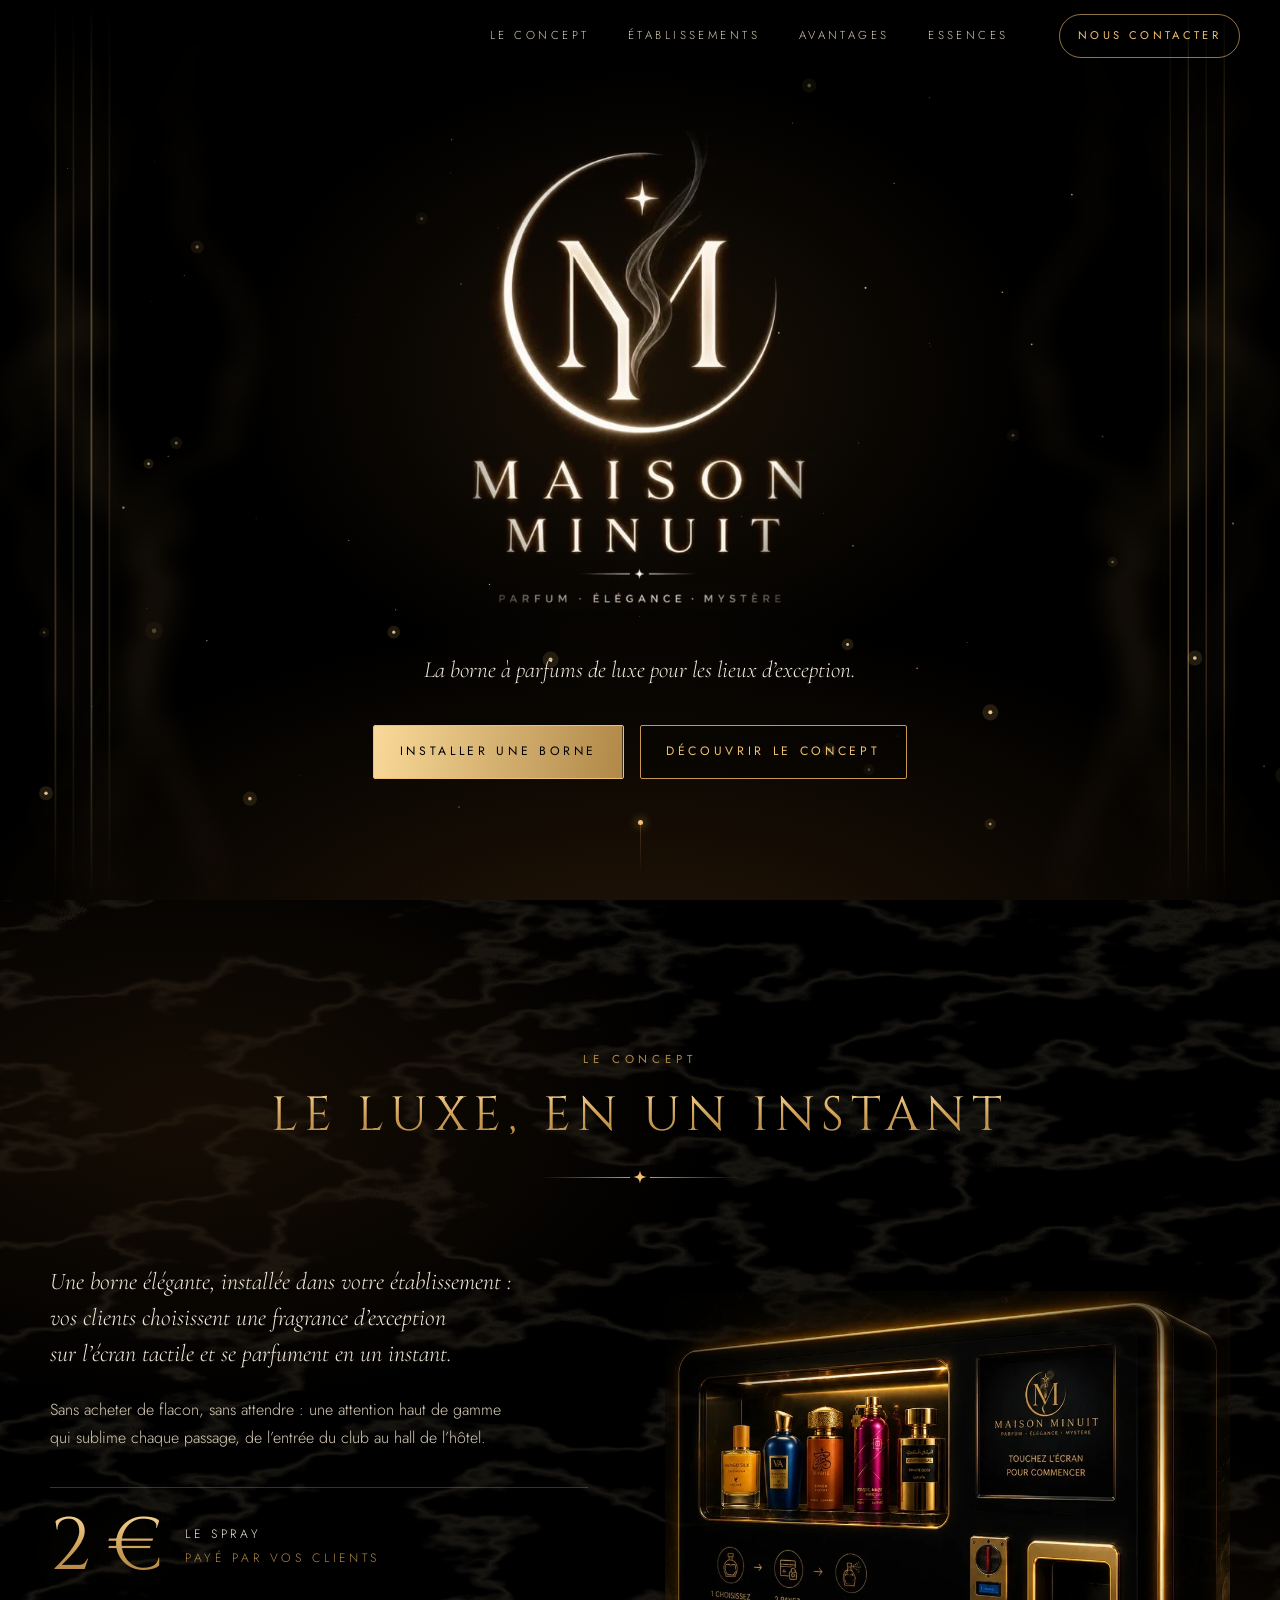
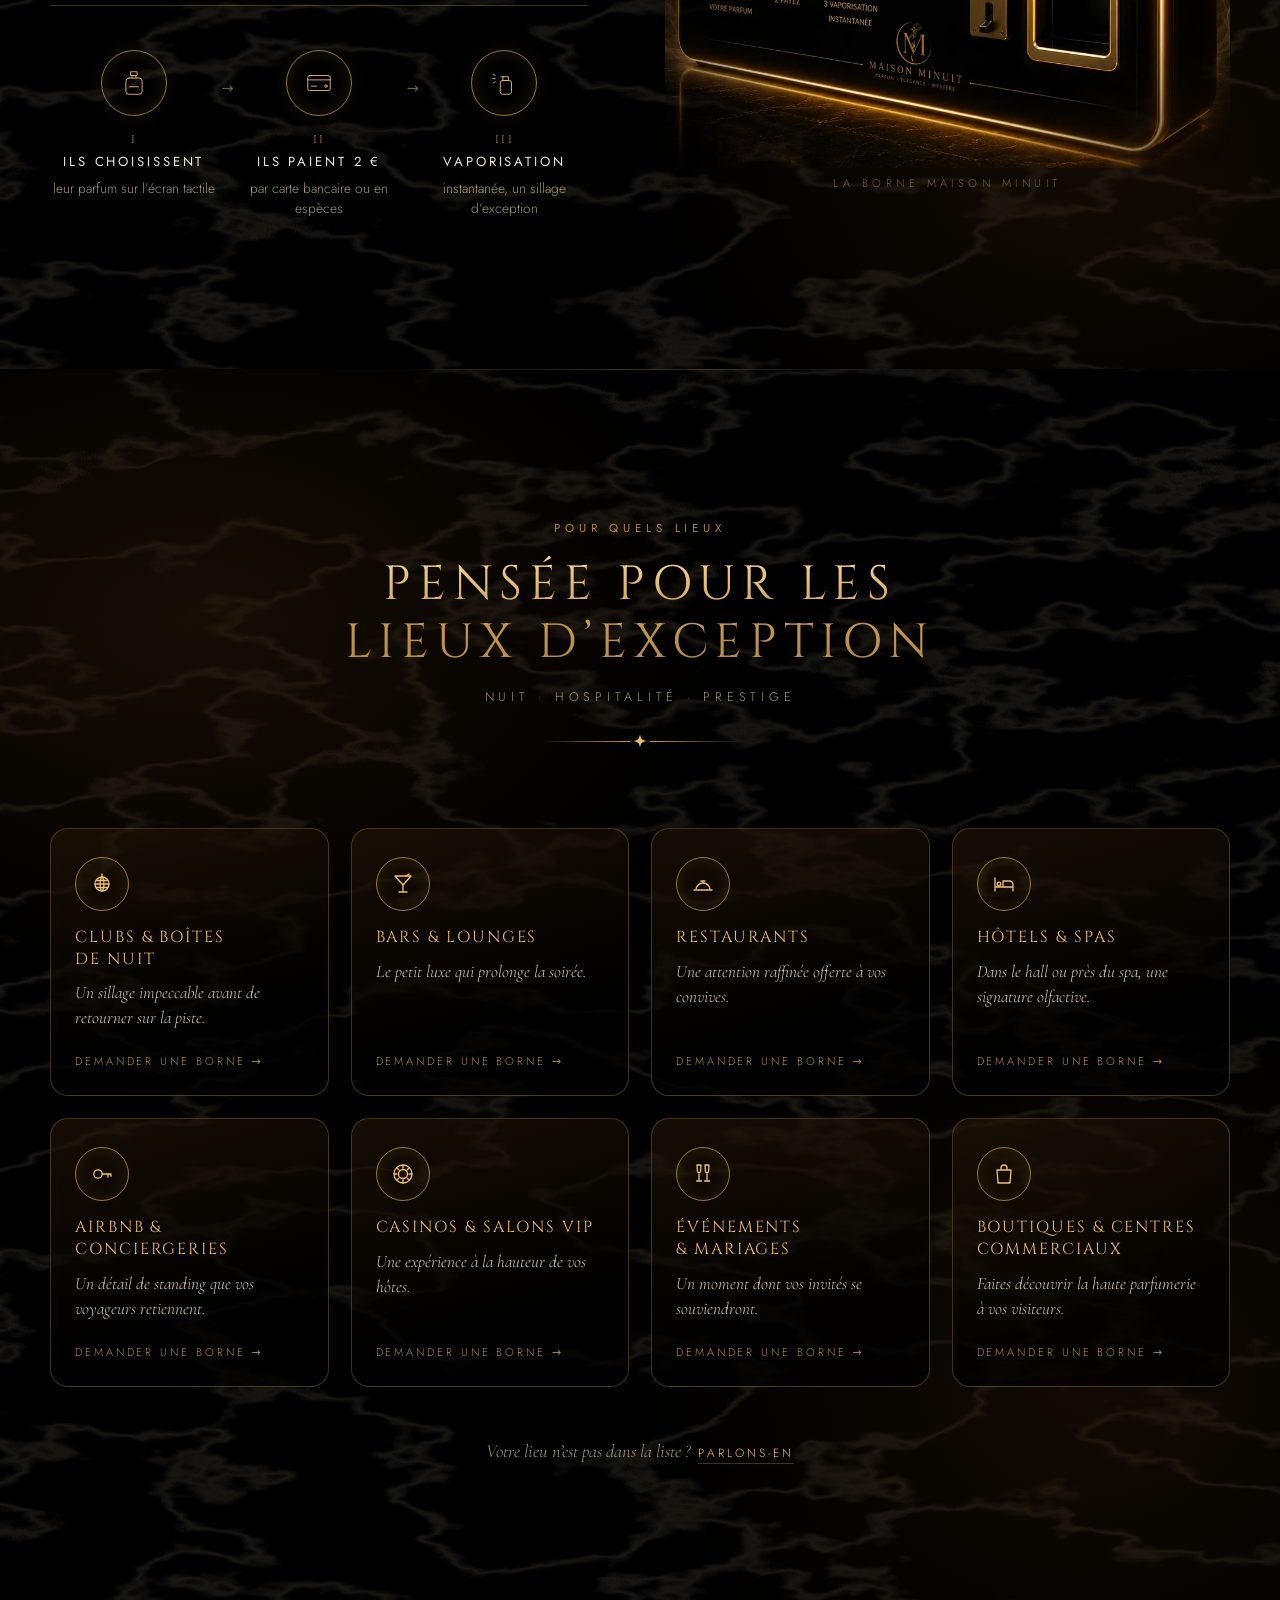
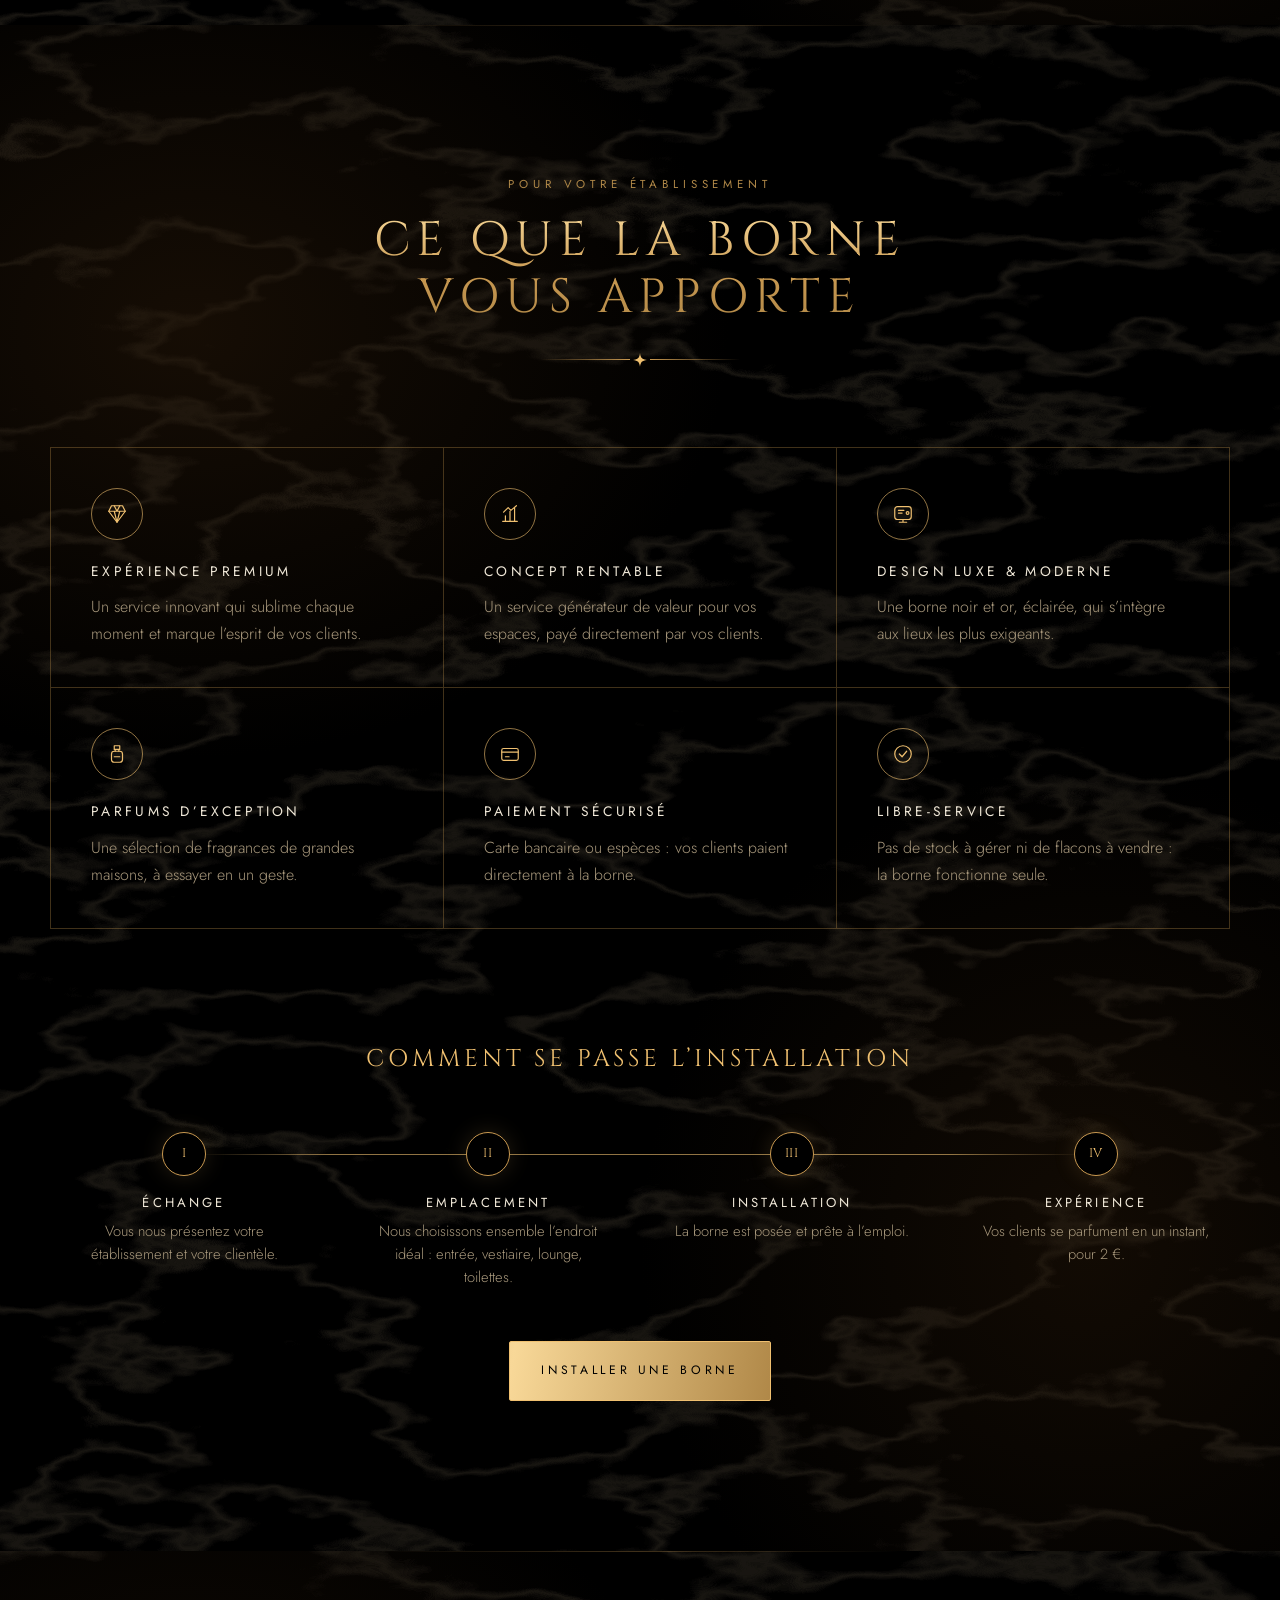
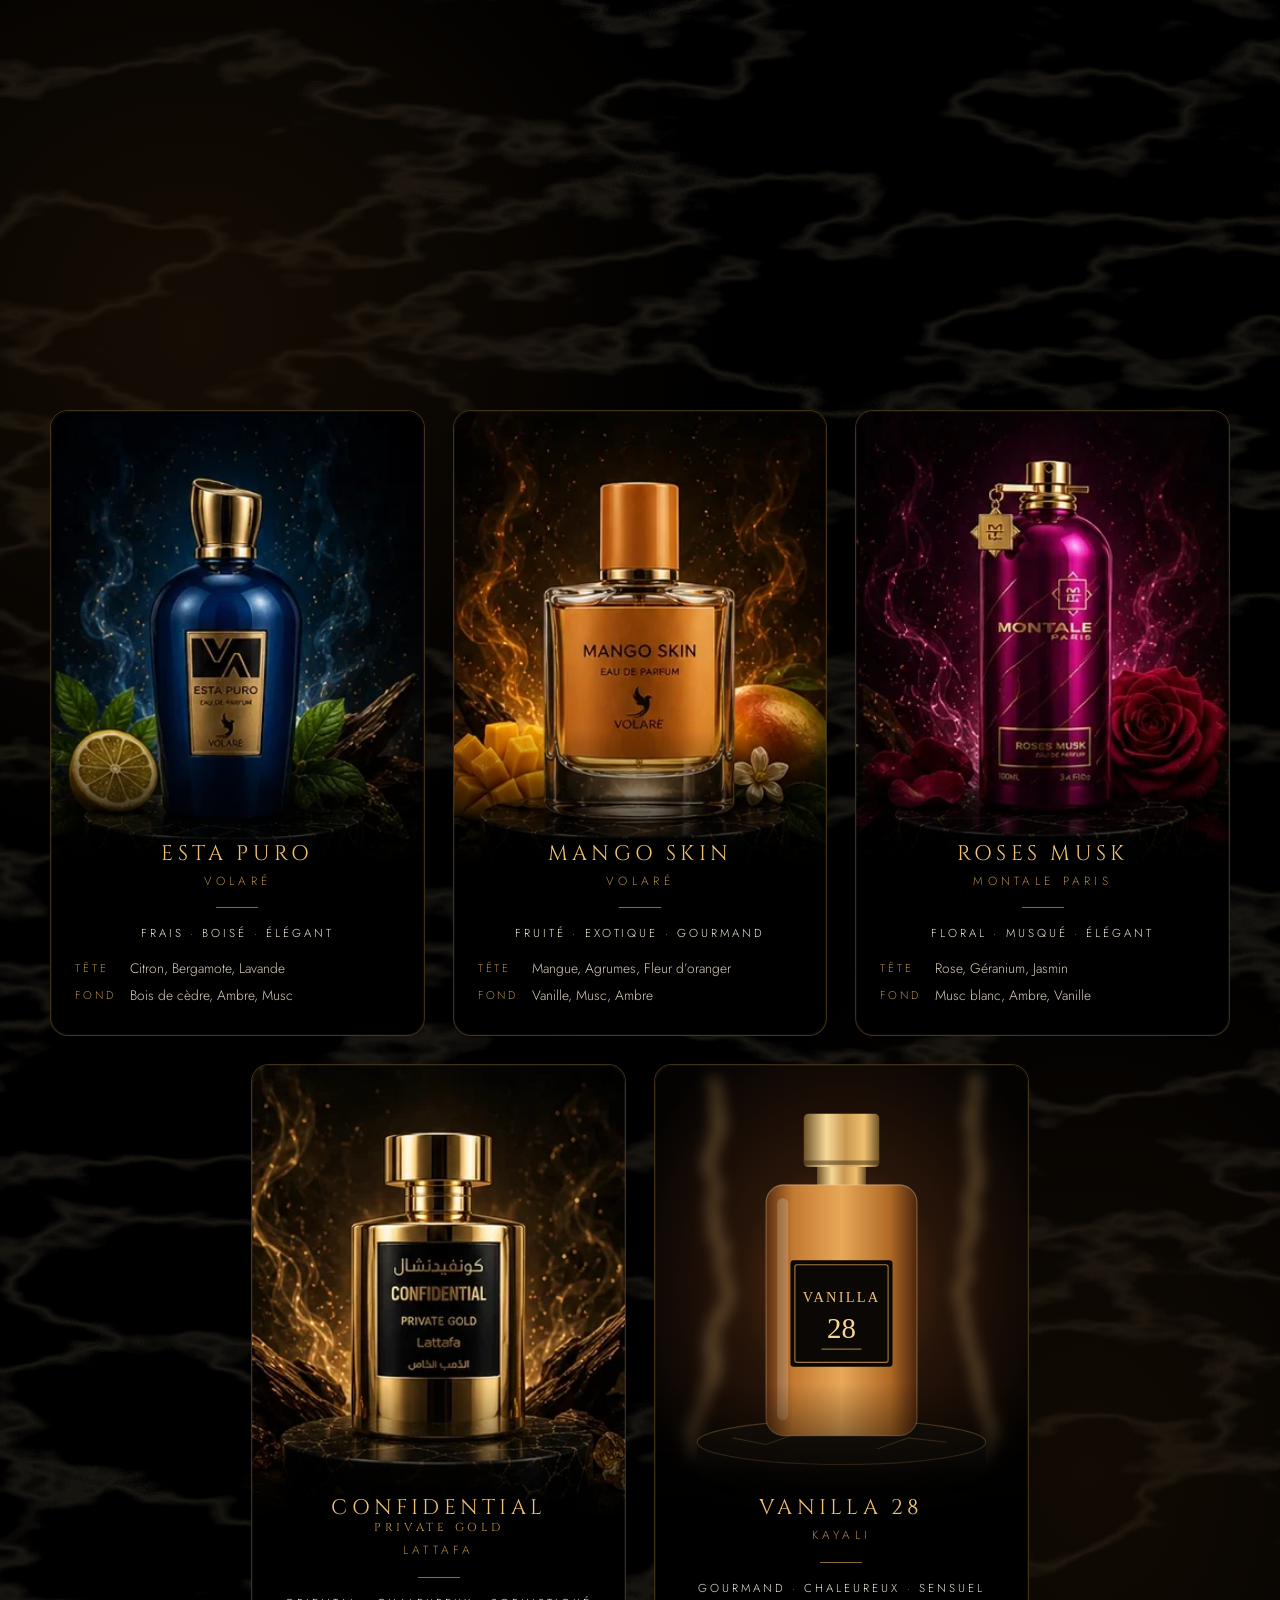
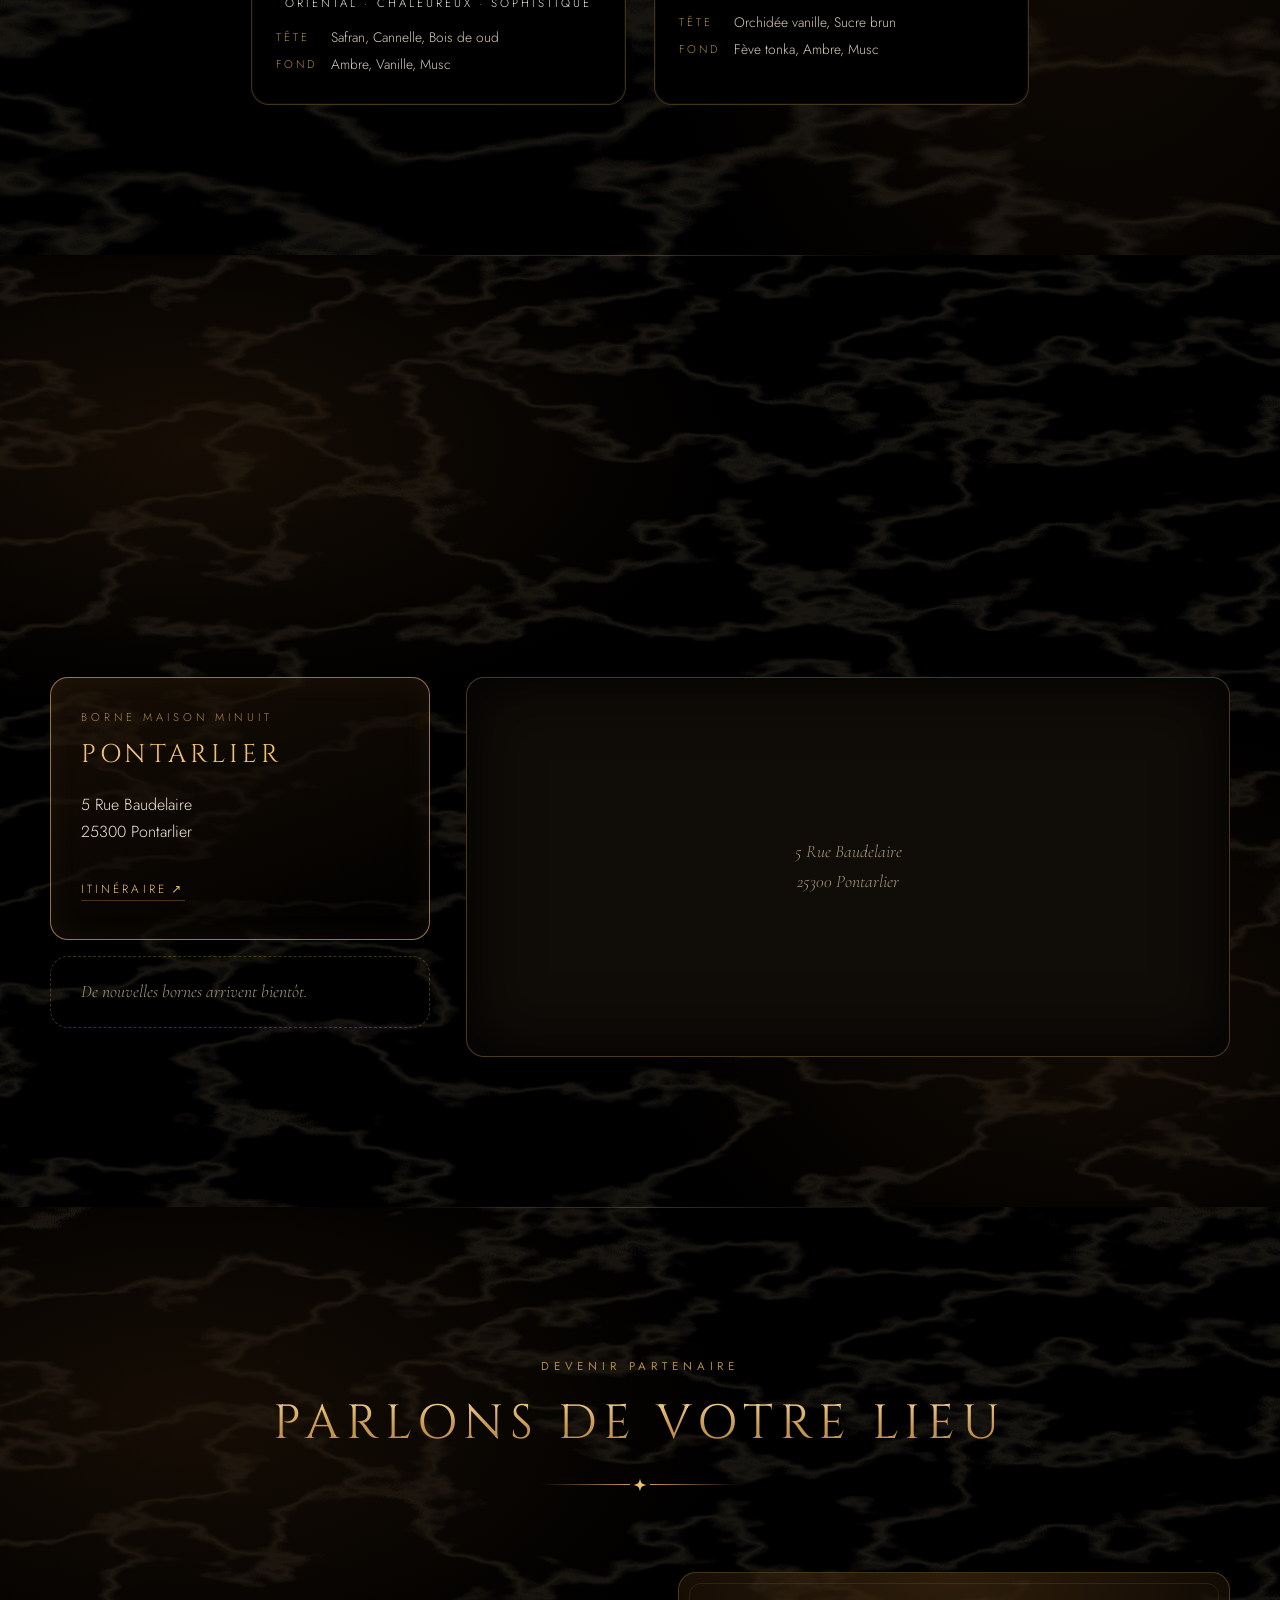
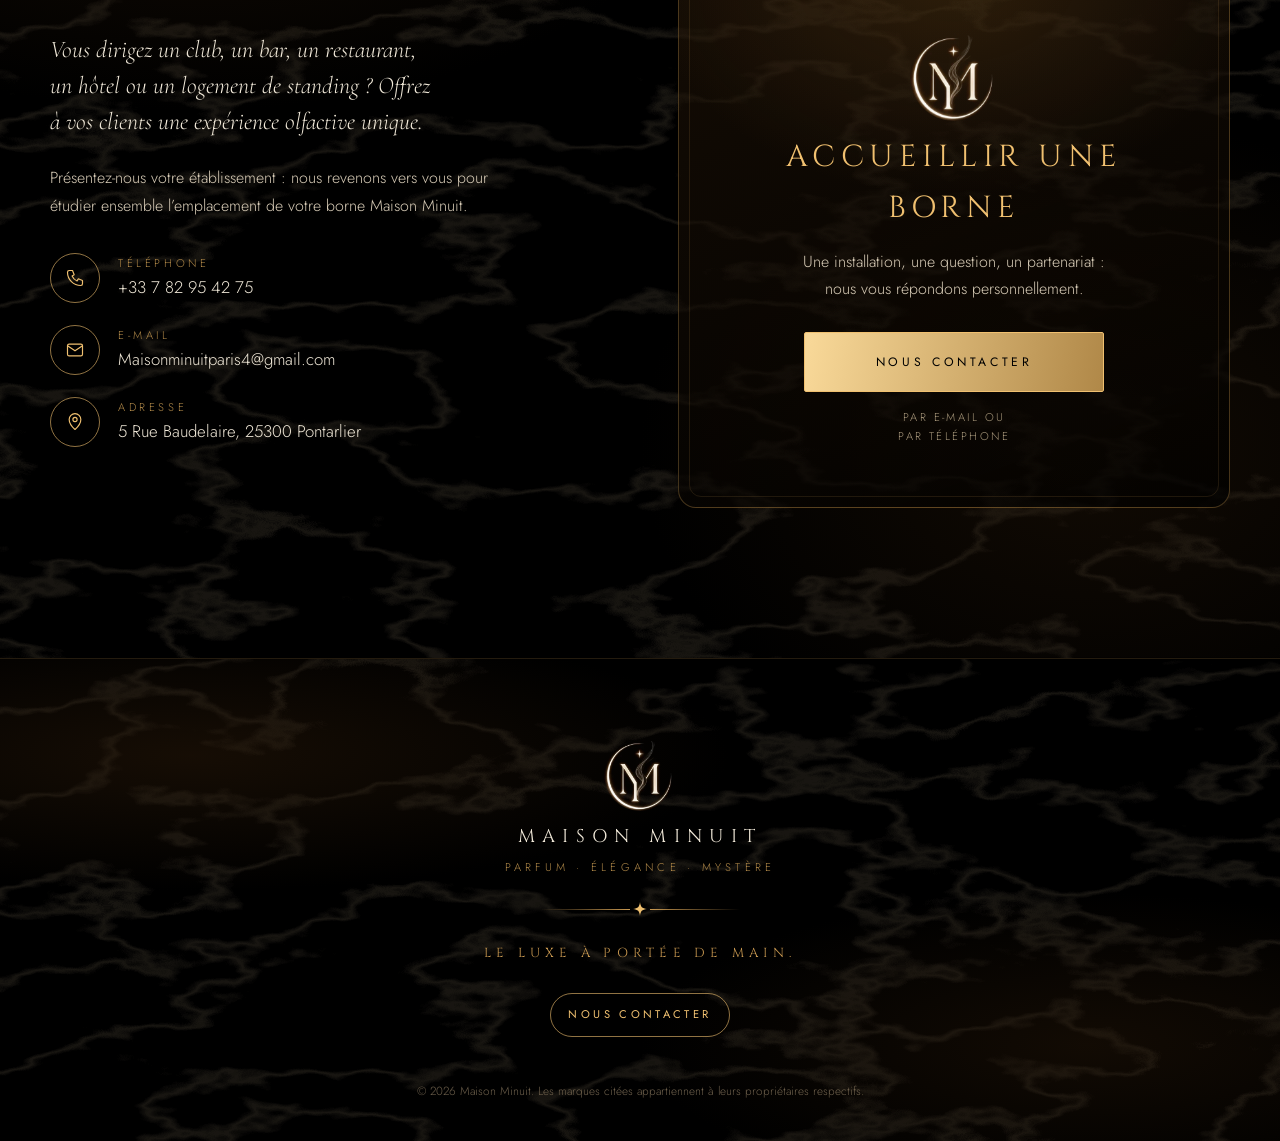
==== commit fdbb950a: "Reposition the page for venues that host a kiosk - Hero, concept and contact copy now address venue " ====
--- a/index.html
+++ b/index.html
@@ -4,12 +4,12 @@
   <meta charset="utf-8">
   <meta name="viewport" content="width=device-width, initial-scale=1">
   <title>Maison Minuit — Parfum · Élégance · Mystère</title>
-  <meta name="description" content="Maison Minuit : des bornes de parfums haut de gamme. Choisissez votre essence sur l’écran tactile et essayez-la en spray pour 2 €, sans engagement.">
+  <meta name="description" content="Maison Minuit installe des bornes de parfums haut de gamme dans les clubs, bars, restaurants, hôtels et Airbnb : vos clients se parfument en un instant avec des fragrances d’exception, pour 2 € le spray.">
   <meta name="theme-color" content="#000000">
   <meta property="og:type" content="website">
   <meta property="og:locale" content="fr_FR">
   <meta property="og:title" content="Maison Minuit — Parfum · Élégance · Mystère">
-  <meta property="og:description" content="Essayez des parfums d’exception en un geste : 2 € le spray, sans engagement.">
+  <meta property="og:description" content="La borne à parfums de luxe pour les clubs, bars, restaurants, hôtels et Airbnb.">
   <meta property="og:image" content="assets/img/gamme.webp">
   <link rel="icon" type="image/png" href="assets/img/favicon.png">
 
@@ -46,8 +46,9 @@
     </button>
     <nav id="nav-links" class="nav__links" aria-label="Navigation principale">
       <a href="#concept">Le concept</a>
-      <a href="#essences">Nos essences</a>
-      <a href="#bornes">Où nous trouver</a>
+      <a href="#lieux">Établissements</a>
+      <a href="#avantages">Avantages</a>
+      <a href="#essences">Essences</a>
       <button class="btn btn--line nav__cta" type="button" data-contact>Nous contacter</button>
     </nav>
   </header>
@@ -65,10 +66,10 @@
           <img src="assets/img/logo-full.webp" width="470" height="660"
                alt="Maison Minuit — Parfum · Élégance · Mystère">
         </h1>
-        <p class="hero__lead">Des parfums d’exception, à essayer en un geste.</p>
+        <p class="hero__lead">La borne à parfums de luxe pour les lieux d’exception.</p>
         <div class="hero__cta">
-          <a class="btn btn--gold" href="#essences"><span>Découvrir nos essences</span></a>
-          <a class="btn btn--ghost" href="#bornes"><span>Trouver une borne</span></a>
+          <button class="btn btn--gold" type="button" data-contact><span>Installer une borne</span></button>
+          <a class="btn btn--ghost" href="#concept"><span>Découvrir le concept</span></a>
         </div>
       </div>
 
@@ -86,18 +87,18 @@
       <div class="concept__grid">
         <div class="concept__text reveal">
           <p class="lead">
-            Nos bornes Maison Minuit vous ouvrent les portes de la haute parfumerie&nbsp;:
-            choisissez une essence sur l’écran tactile et laissez-vous envelopper
-            d’une brume délicate.
+            Une borne élégante, installée dans votre établissement&nbsp;: vos clients
+            choisissent une fragrance d’exception sur l’écran tactile et se parfument
+            en un instant.
           </p>
           <p>
-            Essayer avant d’acheter, sans engagement et sans flacon à emporter&nbsp;:
-            seulement le plaisir d’un parfum d’exception, le temps d’un moment.
-          </p>
-
-          <div class="price" aria-label="Prix d’un essai">
+            Sans acheter de flacon, sans attendre&nbsp;: une attention haut de gamme
+            qui sublime chaque passage, de l’entrée du club au hall de l’hôtel.
+          </p>
+
+          <div class="price" aria-label="Prix d’un spray pour vos clients">
             <span class="price__value" data-prix>2 €</span>
-            <span class="price__label">le spray<br><em>sans engagement</em></span>
+            <span class="price__label">le spray<br><em>payé par vos clients</em></span>
           </div>
 
           <ol class="steps" data-stagger>
@@ -106,15 +107,15 @@
                 <svg viewBox="0 0 48 48"><path d="M19 6h10v6H19zM21 12v4M27 12v4"/><rect x="11" y="16" width="26" height="26" rx="5"/><path d="M17 30h14"/></svg>
               </span>
               <span class="steps__n">I</span>
-              <h3>Choisissez</h3>
-              <p>votre parfum sur l’écran tactile</p>
+              <h3>Ils choisissent</h3>
+              <p>leur parfum sur l’écran tactile</p>
             </li>
             <li class="reveal">
               <span class="steps__icon" aria-hidden="true">
                 <svg viewBox="0 0 48 48"><rect x="6" y="12" width="36" height="24" rx="3"/><path d="M6 19h36M12 29h8"/><circle cx="35" cy="29" r="2"/></svg>
               </span>
               <span class="steps__n">II</span>
-              <h3>Payez <span data-prix>2 €</span></h3>
+              <h3>Ils paient <span data-prix>2 €</span></h3>
               <p>par carte bancaire ou en espèces</p>
             </li>
             <li class="reveal">
@@ -123,7 +124,7 @@
               </span>
               <span class="steps__n">III</span>
               <h3>Vaporisation</h3>
-              <p>instantanée, une expérience unique</p>
+              <p>instantanée, un sillage d’exception</p>
             </li>
           </ol>
         </div>
@@ -136,10 +137,77 @@
       </div>
     </section>
 
+    <!-- ============================== LIEUX ============================== -->
+    <section class="section lieux" id="lieux">
+      <header class="heading reveal">
+        <p class="eyebrow">Pour quels lieux</p>
+        <h2>Pensée pour les lieux d’exception</h2>
+        <p class="heading__sub">Nuit · Hospitalité · Prestige</p>
+        <span class="ornament" aria-hidden="true"></span>
+      </header>
+
+      <!-- Cartes générées depuis assets/js/config.js (lieux) -->
+      <ul class="lieux__grid" id="lieux-list" data-stagger></ul>
+      <p class="lieux__more reveal">Votre lieu n’est pas dans la liste&nbsp;? <button class="link" type="button" data-contact>Parlons-en</button></p>
+    </section>
+
+    <!-- ============================== AVANTAGES ============================== -->
+    <section class="section avantages" id="avantages">
+      <header class="heading reveal">
+        <p class="eyebrow">Pour votre établissement</p>
+        <h2>Ce que la borne vous apporte</h2>
+        <span class="ornament" aria-hidden="true"></span>
+      </header>
+
+      <ul class="atouts" data-stagger>
+        <li class="atout reveal">
+          <span class="atout__icon" aria-hidden="true"><svg viewBox="0 0 24 24"><path d="M6 3h12l3 6-9 12L3 9z"/><path d="M3 9h18M9 3l3 6 3-6M12 21 9 9M12 21l3-12"/></svg></span>
+          <h3>Expérience premium</h3>
+          <p>Un service innovant qui sublime chaque moment et marque l’esprit de vos clients.</p>
+        </li>
+        <li class="atout reveal">
+          <span class="atout__icon" aria-hidden="true"><svg viewBox="0 0 24 24"><path d="M4 20h16M7 20v-6M12 20V9M17 20V5"/><path d="m5 10 5-5 3 3 6-5"/></svg></span>
+          <h3>Concept rentable</h3>
+          <p>Un service générateur de valeur pour vos espaces, payé directement par vos clients.</p>
+        </li>
+        <li class="atout reveal">
+          <span class="atout__icon" aria-hidden="true"><svg viewBox="0 0 24 24"><rect x="3" y="4" width="18" height="14" rx="3"/><path d="M8 21h8M12 18v3M7 8h6M7 11h4"/><circle cx="17" cy="11" r="1.5"/></svg></span>
+          <h3>Design luxe &amp; moderne</h3>
+          <p>Une borne noir et or, éclairée, qui s’intègre aux lieux les plus exigeants.</p>
+        </li>
+        <li class="atout reveal">
+          <span class="atout__icon" aria-hidden="true"><svg viewBox="0 0 24 24"><path d="M9 3h6v4H9zM10 7v2M14 7v2"/><rect x="6" y="9" width="12" height="12" rx="3"/><path d="M9 15h6"/></svg></span>
+          <h3>Parfums d’exception</h3>
+          <p>Une sélection de fragrances de grandes maisons, à essayer en un geste.</p>
+        </li>
+        <li class="atout reveal">
+          <span class="atout__icon" aria-hidden="true"><svg viewBox="0 0 24 24"><rect x="3" y="6" width="18" height="13" rx="2"/><path d="M3 10h18M7 15h4"/></svg></span>
+          <h3>Paiement sécurisé</h3>
+          <p>Carte bancaire ou espèces&nbsp;: vos clients paient directement à la borne.</p>
+        </li>
+        <li class="atout reveal">
+          <span class="atout__icon" aria-hidden="true"><svg viewBox="0 0 24 24"><circle cx="12" cy="12" r="9"/><path d="m8 12 3 3 5-6"/></svg></span>
+          <h3>Libre-service</h3>
+          <p>Pas de stock à gérer ni de flacons à vendre&nbsp;: la borne fonctionne seule.</p>
+        </li>
+      </ul>
+
+      <div class="demarche reveal">
+        <h3 class="demarche__title">Comment se passe l’installation</h3>
+        <ol class="demarche__steps">
+          <li><span class="demarche__n">I</span><h4>Échange</h4><p>Vous nous présentez votre établissement et votre clientèle.</p></li>
+          <li><span class="demarche__n">II</span><h4>Emplacement</h4><p>Nous choisissons ensemble l’endroit idéal&nbsp;: entrée, vestiaire, lounge, toilettes.</p></li>
+          <li><span class="demarche__n">III</span><h4>Installation</h4><p>La borne est posée et prête à l’emploi.</p></li>
+          <li><span class="demarche__n">IV</span><h4>Expérience</h4><p>Vos clients se parfument en un instant, pour <span data-prix>2 €</span>.</p></li>
+        </ol>
+        <button class="btn btn--gold btn--lg" type="button" data-contact><span>Installer une borne</span></button>
+      </div>
+    </section>
+
     <!-- ============================== ESSENCES ============================== -->
     <section class="section essences" id="essences">
       <header class="heading reveal">
-        <p class="eyebrow">Nos essences</p>
+        <p class="eyebrow">Les essences de la borne</p>
         <h2>Notre sélection d’exception</h2>
         <p class="heading__sub">Luxe · Élégance · Intensité</p>
         <span class="ornament" aria-hidden="true"></span>
@@ -154,7 +222,7 @@
     <section class="section bornes" id="bornes">
       <header class="heading reveal">
         <p class="eyebrow">Où nous trouver</p>
-        <h2>Nos bornes</h2>
+        <h2>Nos bornes installées</h2>
         <span class="ornament" aria-hidden="true"></span>
       </header>
 
@@ -172,7 +240,7 @@
     <!-- ============================== CONTACT ============================== -->
     <section class="section contact" id="contact">
       <header class="heading reveal">
-        <p class="eyebrow">Contact</p>
+        <p class="eyebrow">Devenir partenaire</p>
         <h2>Parlons de votre lieu</h2>
         <span class="ornament" aria-hidden="true"></span>
       </header>
@@ -180,13 +248,12 @@
       <div class="contact__grid">
         <div class="contact__intro reveal">
           <p class="lead">
-            Une question sur nos essences, ou l’envie d’accueillir une borne
-            Maison Minuit dans votre établissement&nbsp;?
+            Vous dirigez un club, un bar, un restaurant, un hôtel ou un logement
+            de standing&nbsp;? Offrez à vos clients une expérience olfactive unique.
           </p>
           <p>
-            Centres commerciaux, boutiques, hôtels, restaurants, bars, lounges&nbsp;:
-            offrez à vos clients une expérience olfactive unique, sans aucune
-            contrainte de stock.
+            Présentez-nous votre établissement&nbsp;: nous revenons vers vous pour
+            étudier ensemble l’emplacement de votre borne Maison Minuit.
           </p>
 
           <ul class="contact__list" id="contact-list">
@@ -196,7 +263,7 @@
 
         <div class="contact__card reveal">
           <img src="assets/img/logo-monogram.webp" alt="" width="88" height="88" loading="lazy">
-          <h3>Écrivez-nous</h3>
+          <h3>Accueillir une borne</h3>
           <p>
             Une installation, une question, un partenariat&nbsp;:
             nous vous répondons personnellement.
@@ -228,13 +295,11 @@
 
       <img class="modal__mono" src="assets/img/logo-monogram.webp" alt="" width="72" height="72">
       <h2 class="modal__title" id="modal-title">Nous contacter</h2>
-      <p class="modal__lead">Choisissez l’objet de votre message&nbsp;: votre messagerie s’ouvrira avec un e-mail prêt à envoyer.</p>
-
-      <fieldset class="modal__topics">
-        <legend class="sr-only">Objet du message</legend>
-        <label class="chip"><input type="radio" name="topic" id="topic-borne" value="borne" checked><span>Accueillir une borne</span></label>
-        <label class="chip"><input type="radio" name="topic" id="topic-essence" value="essence"><span>Une question sur une essence</span></label>
-        <label class="chip"><input type="radio" name="topic" id="topic-autre" value="autre"><span>Autre demande</span></label>
+      <p class="modal__lead">Quel est votre établissement&nbsp;? Votre messagerie s’ouvrira avec un e-mail prêt à envoyer.</p>
+
+      <fieldset class="modal__topics" id="modal-topics">
+        <legend class="sr-only">Type d’établissement</legend>
+        <!-- Choix générés depuis assets/js/config.js (lieux) -->
       </fieldset>
 
       <a class="btn btn--gold btn--lg modal__mail" id="modal-mail" href="#">
--- a/assets/css/style.css
+++ b/assets/css/style.css
@@ -835,6 +835,139 @@
   .chip span { font-size: .74rem; padding: 0 1em; }
 }
 
+/* ---------- Pour quels lieux ---------- */
+.lieux__grid {
+  list-style: none; margin: 0 auto; padding: 0; max-width: var(--wrap);
+  display: grid; grid-template-columns: repeat(4, minmax(0, 1fr)); gap: clamp(14px, 1.8vw, 22px);
+}
+.lieu { display: flex; min-width: 0; }
+.lieu__btn {
+  position: relative; overflow: hidden; isolation: isolate;
+  display: flex; flex-direction: column; align-items: flex-start; gap: 10px; width: 100%;
+  padding: 28px 24px 24px; text-align: left; cursor: pointer;
+  border: 1px solid var(--ligne); border-radius: var(--radius);
+  background: linear-gradient(165deg, rgba(40, 24, 8, .55), rgba(0, 0, 0, .7) 70%);
+  transition: border-color .8s var(--ease-silk), box-shadow .8s var(--ease-silk), translate .8s var(--ease-silk);
+  -webkit-tap-highlight-color: transparent;
+}
+.lieu__btn::before {
+  content: ""; position: absolute; inset: 0; z-index: -1; pointer-events: none;
+  background: radial-gradient(ellipse 90% 70% at 20% 0%, rgba(240, 192, 112, .16), transparent 70%);
+  opacity: 0; transition: opacity .9s var(--ease-silk);
+}
+.lieu__icon {
+  display: grid; place-items: center; width: 54px; height: 54px; margin-bottom: 6px;
+  border: 1px solid var(--ligne-forte); border-radius: 50%;
+  box-shadow: inset 0 0 16px rgba(240, 192, 112, .1);
+  transition: border-color .8s var(--ease-silk), box-shadow .8s var(--ease-silk);
+}
+.lieu__icon svg { width: 24px; height: 24px; fill: none; stroke: var(--or-vif); stroke-width: 1.3; stroke-linecap: round; stroke-linejoin: round; }
+.lieu__name {
+  font-family: var(--f-display); font-size: 1rem; letter-spacing: .12em; text-transform: uppercase; line-height: 1.35;
+  color: var(--or-vif); text-wrap: balance;
+}
+.lieu__text { font-family: var(--f-serif); font-style: italic; font-size: 1.08rem; line-height: 1.45; color: var(--texte); }
+.lieu__cta {
+  margin-top: auto; padding-top: 12px;
+  font-size: .68rem; letter-spacing: .26em; text-transform: uppercase; color: var(--or-antique);
+  transition: color .6s var(--ease-silk), letter-spacing .8s var(--ease-silk);
+}
+.lieu__cta span { display: inline-block; transition: translate .8s var(--ease-silk); }
+@media (hover: hover) {
+  .lieu__btn:hover { border-color: var(--ligne-forte); translate: 0 -4px; box-shadow: 0 30px 50px -30px rgba(240, 192, 112, .35); }
+  .lieu__btn:hover::before { opacity: 1; }
+  .lieu__btn:hover .lieu__icon { border-color: var(--or-vif); box-shadow: inset 0 0 20px rgba(240, 192, 112, .2), 0 0 26px rgba(240, 192, 112, .2); }
+  .lieu__btn:hover .lieu__cta { color: var(--or-lumiere); }
+  .lieu__btn:hover .lieu__cta span { translate: 6px 0; }
+}
+.lieu__btn:active { scale: .985; }
+.lieux__more {
+  margin: clamp(28px, 4vw, 44px) 0 0; text-align: center;
+  font-family: var(--f-serif); font-style: italic; font-size: 1.15rem; color: var(--texte-doux);
+}
+.lieux__more .link { margin-left: .4em; font-family: var(--f-sans); font-style: normal; vertical-align: middle; }
+
+@media (max-width: 1000px) { .lieux__grid { grid-template-columns: repeat(2, minmax(0, 1fr)); } }
+@media (max-width: 520px) {
+  .lieux__grid { grid-template-columns: 1fr; gap: 12px; }
+  .lieu__btn {
+    display: grid; grid-template-columns: 54px 1fr; column-gap: 16px; row-gap: 4px; align-items: start;
+    padding: 20px 18px;
+  }
+  .lieu__icon { grid-row: span 3; margin: 0; }
+  .lieu__cta { padding-top: 6px; }
+}
+
+/* ---------- Avantages ---------- */
+.atouts {
+  list-style: none; margin: 0 auto; padding: 0; max-width: var(--wrap);
+  display: grid; grid-template-columns: repeat(3, minmax(0, 1fr));
+  border-top: 1px solid var(--ligne); border-left: 1px solid var(--ligne);
+}
+.atout {
+  padding: clamp(26px, 3.4vw, 40px);
+  border-right: 1px solid var(--ligne); border-bottom: 1px solid var(--ligne);
+  transition: background-color .9s var(--ease-silk);
+}
+.atout:hover { background: rgba(200, 152, 80, .05); }
+.atout__icon {
+  display: grid; place-items: center; width: 52px; height: 52px; margin-bottom: 20px;
+  border: 1px solid var(--ligne-forte); border-radius: 50%;
+}
+.atout__icon svg { width: 22px; height: 22px; fill: none; stroke: var(--or-vif); stroke-width: 1.3; stroke-linecap: round; stroke-linejoin: round; }
+.atout h3 {
+  margin-bottom: 10px;
+  font-family: var(--f-sans); font-weight: 400; font-size: .86rem; letter-spacing: .24em; text-transform: uppercase;
+  color: var(--champagne);
+}
+.atout p { margin: 0; color: var(--texte-doux); max-width: 34ch; }
+@media (max-width: 900px) { .atouts { grid-template-columns: repeat(2, minmax(0, 1fr)); } }
+@media (max-width: 560px) {
+  .atouts { grid-template-columns: 1fr; }
+  .atout { display: grid; grid-template-columns: 52px 1fr; column-gap: 18px; padding: 24px 18px; }
+  .atout__icon { grid-row: span 2; margin: 0; }
+}
+
+.demarche {
+  max-width: var(--wrap); margin: clamp(64px, 9vw, 110px) auto 0;
+  display: flex; flex-direction: column; align-items: center; text-align: center;
+}
+.demarche__title {
+  font-family: var(--f-display); font-size: clamp(1.15rem, 2.4vw, 1.5rem); letter-spacing: .16em; text-transform: uppercase;
+  color: var(--or-vif); text-wrap: balance;
+}
+.demarche__steps {
+  list-style: none; margin: clamp(32px, 5vw, 52px) 0 clamp(36px, 5vw, 52px); padding: 0; width: 100%;
+  display: grid; grid-template-columns: repeat(4, minmax(0, 1fr)); gap: clamp(16px, 3vw, 36px);
+  position: relative;
+}
+/* fil doré qui relie les étapes */
+.demarche__steps::before {
+  content: ""; position: absolute; top: 22px; left: 12.5%; right: 12.5%; height: 1px;
+  background: linear-gradient(90deg, transparent, var(--ligne-forte) 15%, var(--ligne-forte) 85%, transparent);
+}
+.demarche__steps li { position: relative; min-width: 0; }
+.demarche__n {
+  display: grid; place-items: center; width: 44px; height: 44px; margin: 0 auto 16px;
+  border: 1px solid var(--or); border-radius: 50%; background: var(--noir);
+  font-family: var(--f-display); font-size: .78rem; letter-spacing: .08em; color: var(--or-vif);
+  box-shadow: 0 0 22px rgba(240, 192, 112, .15);
+}
+.demarche h4 {
+  margin: 0 0 6px; font-family: var(--f-sans); font-weight: 400; font-size: .82rem; letter-spacing: .24em; text-transform: uppercase;
+  color: var(--champagne);
+}
+.demarche__steps p { margin: 0 auto; max-width: 26ch; font-size: .92rem; line-height: 1.55; color: var(--texte-doux); }
+@media (max-width: 760px) {
+  .demarche__steps { grid-template-columns: 1fr; gap: 26px; max-width: 420px; text-align: left; }
+  .demarche__steps::before { top: 22px; bottom: 22px; left: 22px; right: auto; width: 1px; height: auto;
+    background: linear-gradient(180deg, transparent, var(--ligne-forte) 10%, var(--ligne-forte) 90%, transparent); }
+  .demarche__steps li { display: grid; grid-template-columns: 44px 1fr; column-gap: 18px; }
+  .demarche__n { grid-row: span 2; margin: 0; }
+  .demarche__steps p { margin: 0; }
+}
+@media (max-width: 560px) { .demarche .btn { width: min(340px, 100%); } }
+
 /* =====================================================================
    APPARITIONS AU DÉFILEMENT (uniquement si JavaScript est actif)
    ===================================================================== */
@@ -862,7 +995,7 @@
 .lead, .heading__sub, .essence__family, .borne--soon p { text-wrap: balance; }
 /* taille minimale des petits libellés en capitales (≈ 11,2 px) */
 .borne__lieu, .contact__list small, .footer__tag,
-.concept__visual figcaption, .essence__notes dt, .steps__n { font-size: .7rem; }
+.concept__visual figcaption, .essence__notes dt, .steps__n, .lieu__cta { font-size: .7rem; }
 
 /* Téléphones */
 @media (max-width: 560px) {
@@ -918,8 +1051,9 @@
   .modal__panel { padding: 22px 28px 20px; }
   .modal__mono, .modal__lead { display: none; }
   .modal__title { font-size: 1.3rem; margin-bottom: 14px; }
-  .modal__topics { flex-wrap: nowrap; gap: 8px; margin-bottom: 14px; }
+  .modal__topics { gap: 6px; margin-bottom: 12px; }
   .chip span { min-height: 40px; font-size: .72rem; padding: 0 .9em; white-space: nowrap; }
+  .modal { width: min(640px, calc(100% - 32px)); }
   .modal .btn--lg { --h: 50px; }
   .modal__or { margin: 12px 0 10px; }
   .modal__alt { grid-template-columns: 1fr 1fr; }
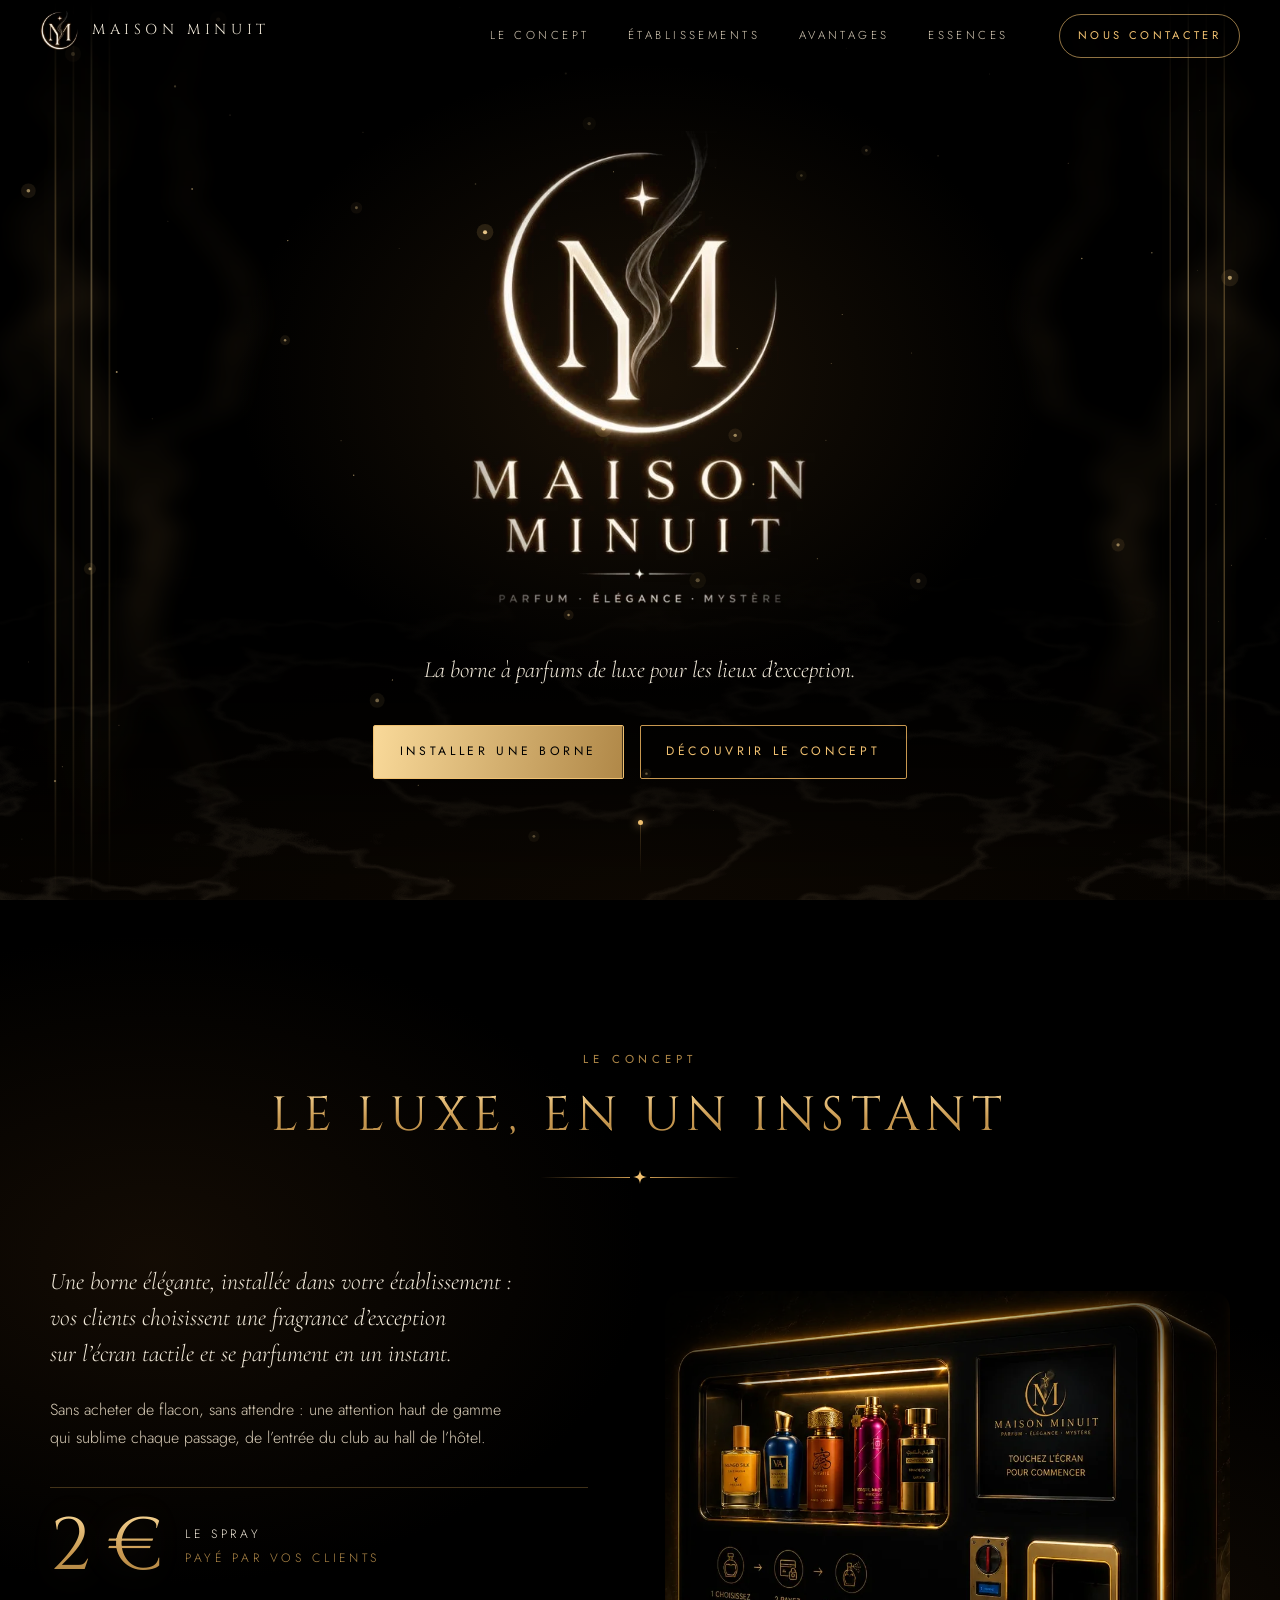
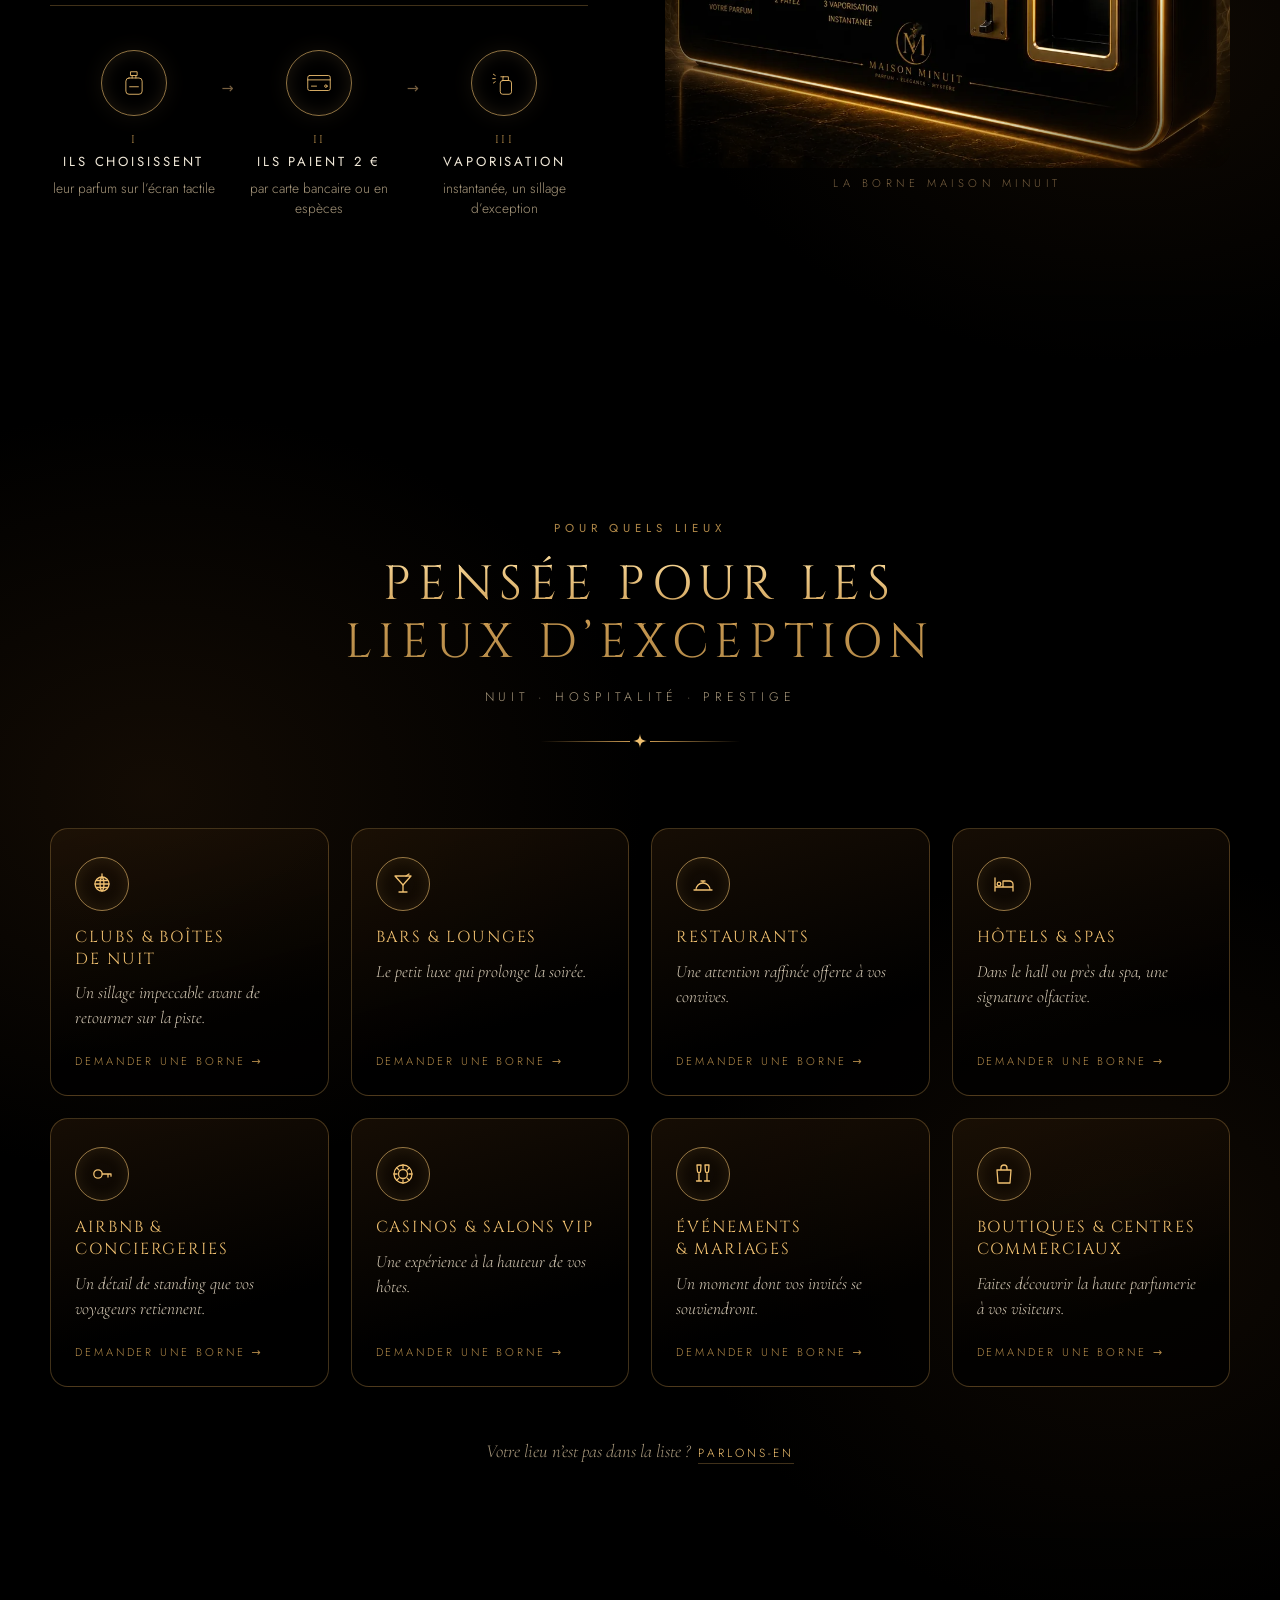
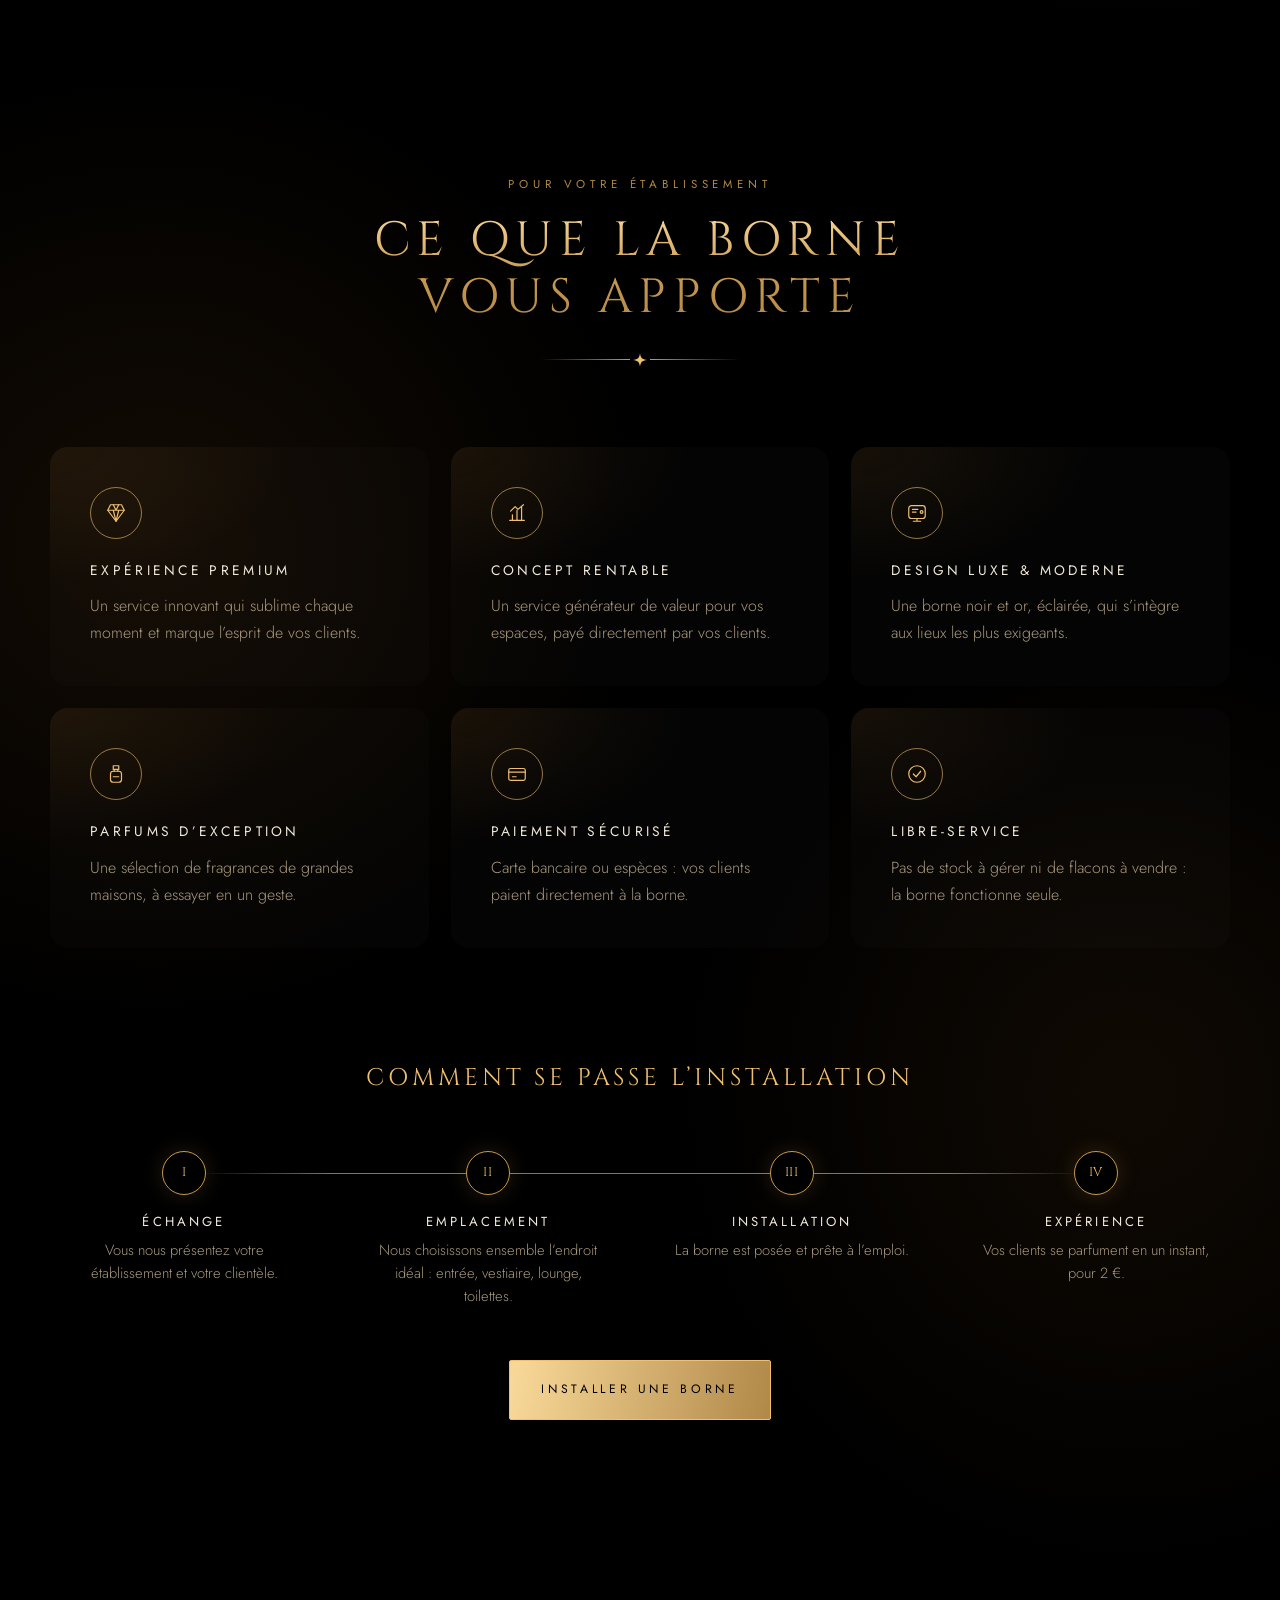
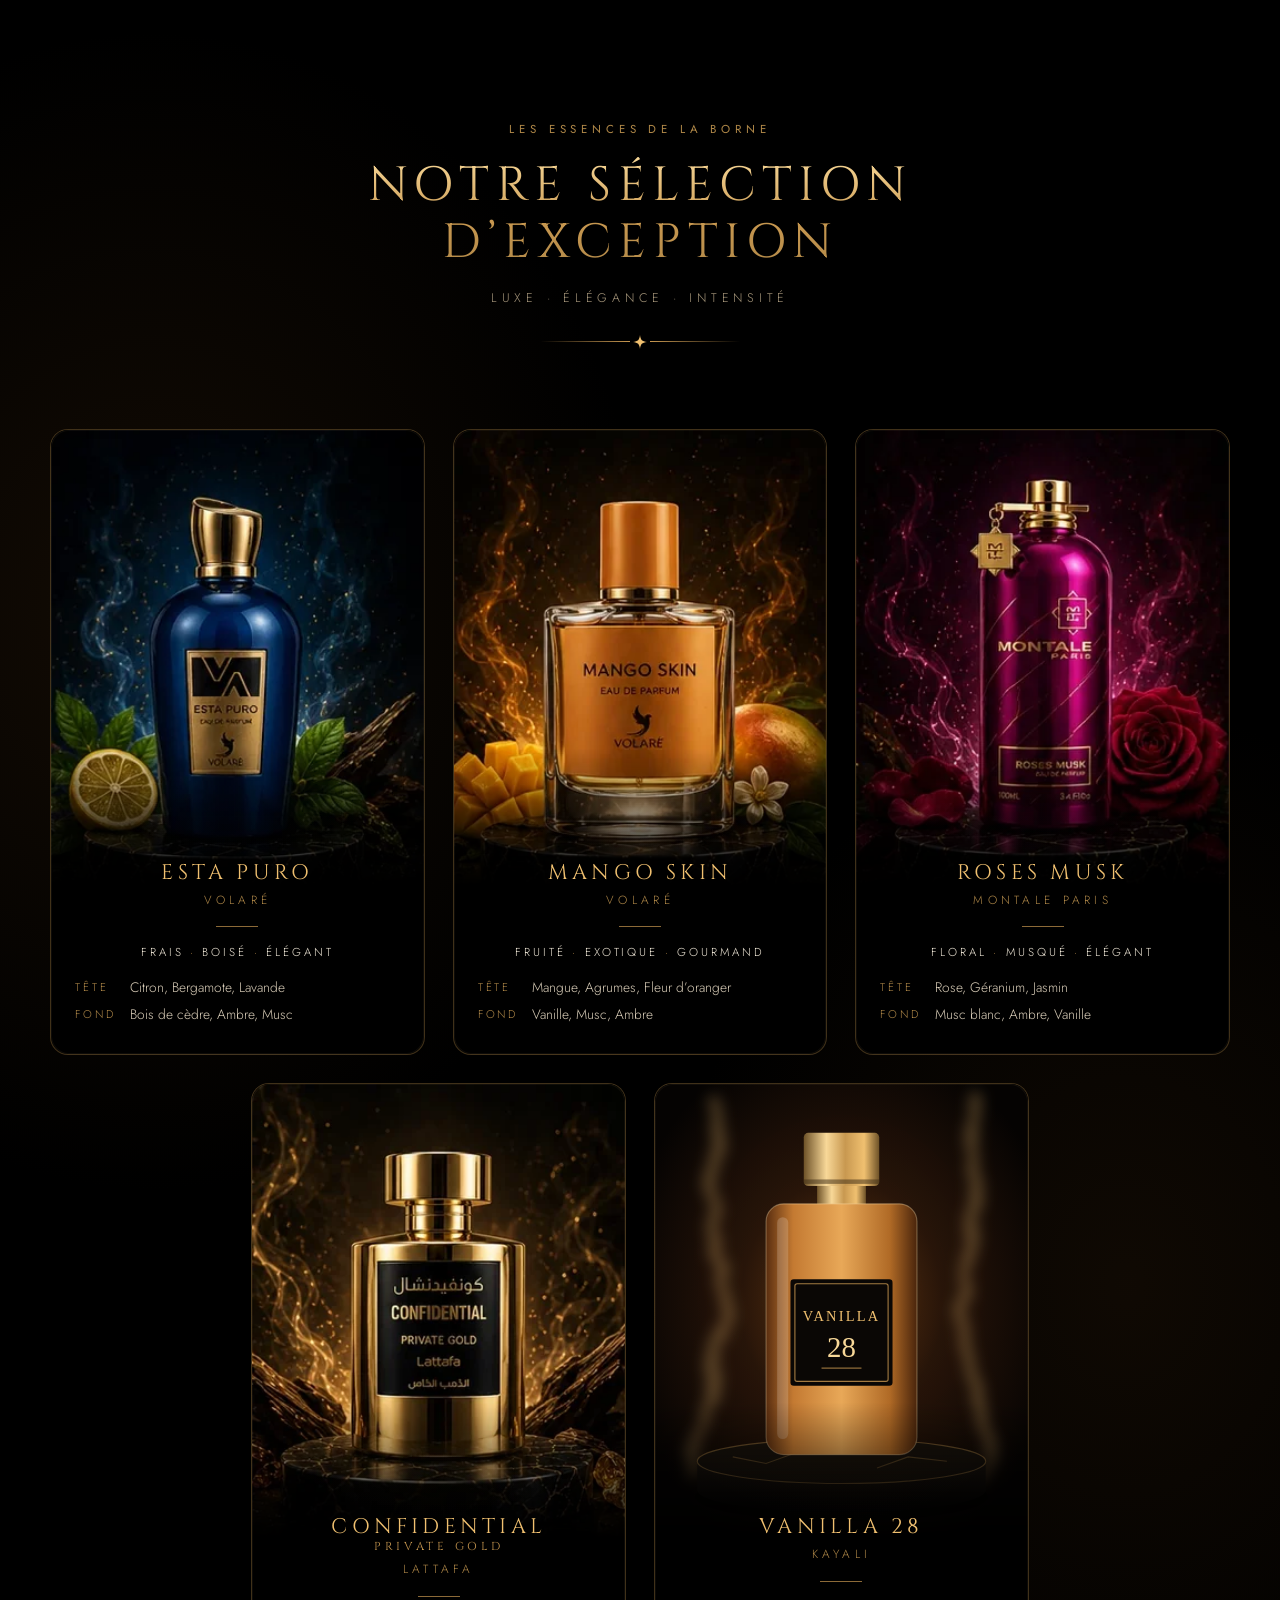
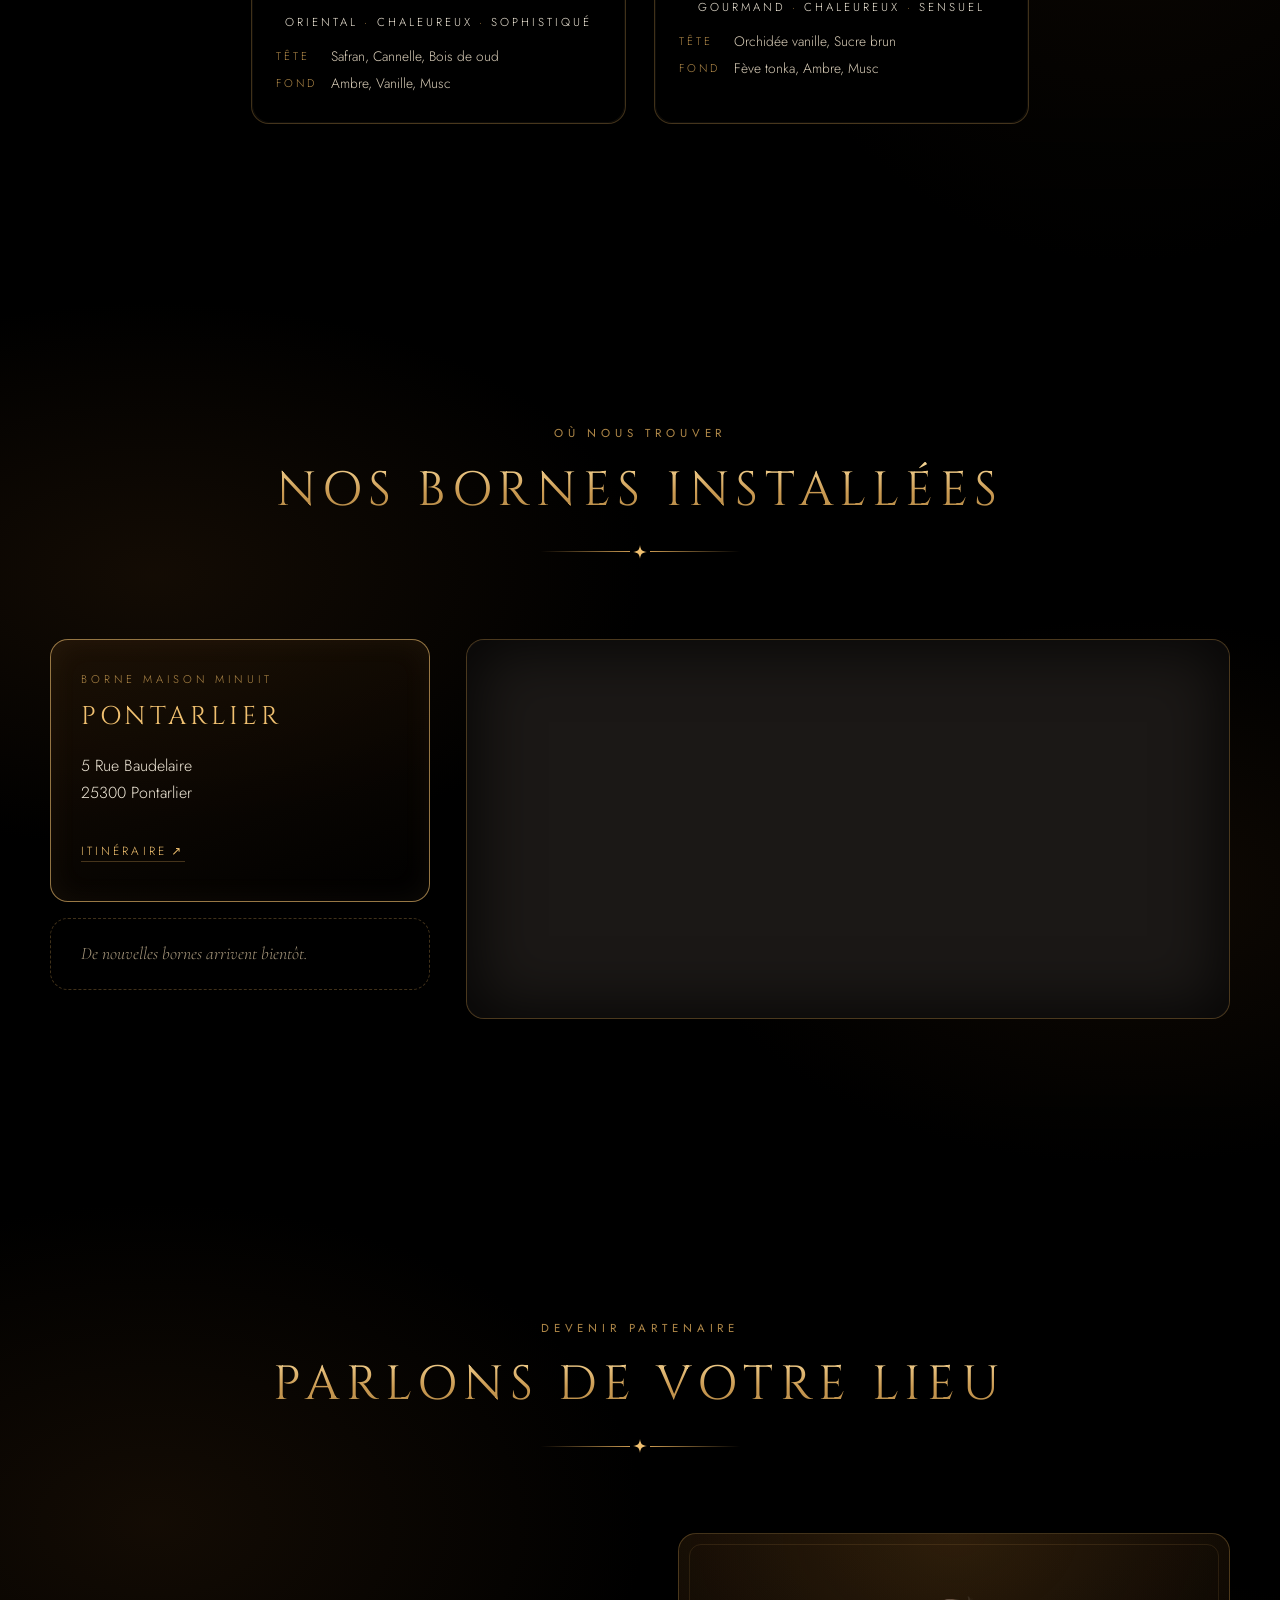
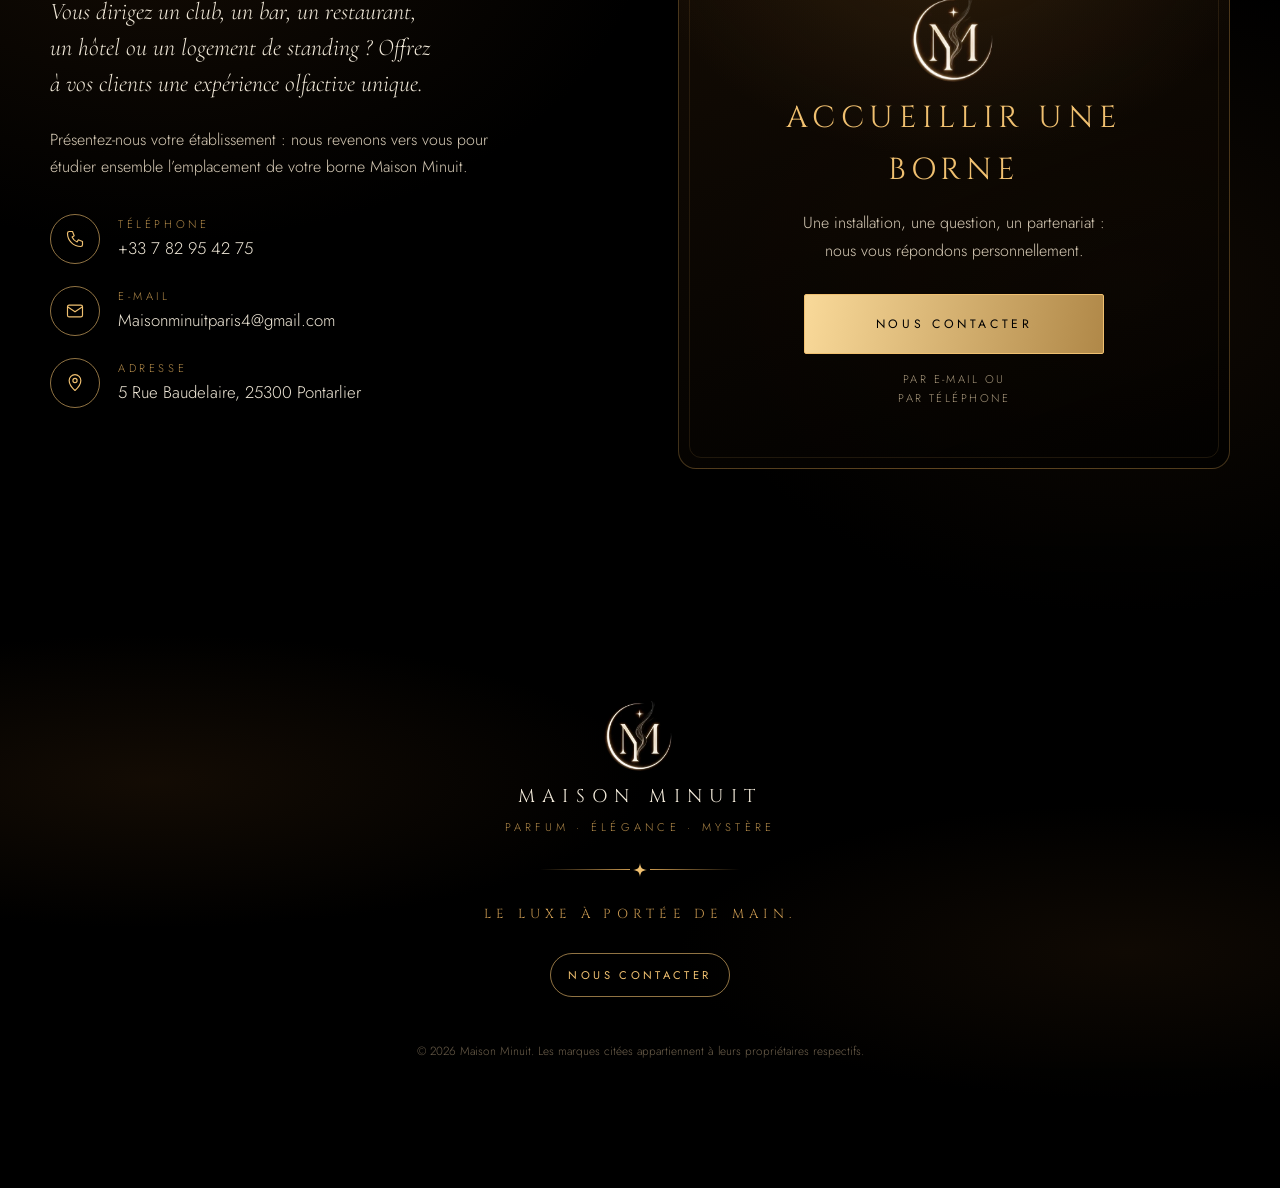
==== commit c1ad4a5e: "Seamless page background and opening animation - One continuous marble background fixed behind the p" ====
--- a/index.html
+++ b/index.html
@@ -14,12 +14,8 @@
   <link rel="icon" type="image/png" href="assets/img/favicon.png">
 
   <script>
-    /* Active les animations (le contenu reste visible sans JavaScript)
-       et ne rejoue l'ouverture qu'une fois par visite. */
-    (function (d) {
-      d.classList.add("js");
-      try { if (sessionStorage.getItem("mm-intro")) d.classList.add("seen"); sessionStorage.setItem("mm-intro", "1"); } catch (e) {}
-    })(document.documentElement);
+    /* Active les animations (le contenu reste visible sans JavaScript). */
+    document.documentElement.classList.add("js");
   </script>
 
   <link rel="preconnect" href="https://fonts.googleapis.com">
@@ -28,9 +24,29 @@
   <link rel="stylesheet" href="assets/css/style.css">
 </head>
 <body>
-  <!-- Ouverture : monogramme qui s'illumine puis s'efface (CSS seul, ne bloque rien) -->
-  <div class="veil" aria-hidden="true">
-    <img src="assets/img/logo-monogram.webp" alt="" width="120" height="120">
+  <!-- ============================== OUVERTURE ==============================
+       Anneau d'or tracé, monogramme qui s'illumine, nom lettre à lettre,
+       puis le voile se lève. Tap / clic / touche pour passer. -->
+  <div class="intro" id="intro" aria-hidden="true">
+    <div class="intro__stage">
+      <div class="intro__mark">
+        <svg class="intro__orbit" viewBox="0 0 240 240">
+          <defs>
+            <linearGradient id="intro-gold" x1="0" y1="0" x2="1" y2="1">
+              <stop offset="0" stop-color="#f8d898"/>
+              <stop offset=".5" stop-color="#c89850"/>
+              <stop offset="1" stop-color="#f0c070"/>
+            </linearGradient>
+          </defs>
+          <circle class="intro__ring" cx="120" cy="120" r="116" pathLength="1"/>
+          <circle class="intro__spark" cx="120" cy="120" r="116" pathLength="1"/>
+        </svg>
+        <img src="assets/img/logo-monogram-lg.webp" alt="" width="200" height="200">
+      </div>
+      <p class="intro__name"><span style="--i:0">M</span><span style="--i:1">A</span><span style="--i:2">I</span><span style="--i:3">S</span><span style="--i:4">O</span><span style="--i:5">N</span><span class="sp"></span><span style="--i:7">M</span><span style="--i:8">I</span><span style="--i:9">N</span><span style="--i:10">U</span><span style="--i:11">I</span><span style="--i:12">T</span></p>
+      <p class="intro__tag">Parfum · Élégance · Mystère</p>
+      <span class="intro__line"></span>
+    </div>
   </div>
 
   <a class="skip" href="#concept">Aller au contenu</a>
--- a/assets/css/style.css
+++ b/assets/css/style.css
@@ -54,11 +54,11 @@
   --ease-io: cubic-bezier(.65, 0, .35, 1);
 
   /* Durée de l'ouverture (0 s quand elle a déjà été vue) */
-  --intro: 1.15s;
+  --intro: 2.85s;
 
   color-scheme: dark;
 }
-html.seen { --intro: 0s; }
+html.intro-skipped { --intro: .15s; }
 
 /* ---------- Base ---------- */
 *, *::before, *::after { box-sizing: border-box; }
@@ -96,47 +96,127 @@
 }
 .skip:focus { top: 16px; }
 
-/* ---------- Ouverture ---------- */
-.veil {
+/* =====================================================================
+   OUVERTURE
+   0,0 s  anneau d'or qui se trace (étincelle en tête)
+   0,5 s  monogramme qui sort du flou et s'illumine
+   1,0 s  « MAISON MINUIT » lettre à lettre
+   1,8 s  devise + filet doré
+   2,75 s le voile se lève (bord fondu, sans ligne) → le site apparaît
+   ===================================================================== */
+.intro {
   position: fixed; inset: 0; z-index: 400;
   display: grid; place-items: center;
-  background: var(--noir);
-  pointer-events: none;
-  animation: veilOut .9s var(--ease-io) 1.15s forwards;
-}
-.veil img {
-  width: 104px; height: 104px; border-radius: 50%; mix-blend-mode: screen;
+  padding: 24px;
+  background: radial-gradient(ellipse 60% 50% at 50% 46%, #150e07 0%, #050302 55%, #000 100%);
+  cursor: pointer;
+  /* voile qui se lève avec un bord fondu */
+  -webkit-mask-image: linear-gradient(to bottom, #000 0%, #000 40%, transparent 60%, transparent 100%);
+          mask-image: linear-gradient(to bottom, #000 0%, #000 40%, transparent 60%, transparent 100%);
+  -webkit-mask-size: 100% 250%; mask-size: 100% 250%;
+  -webkit-mask-repeat: no-repeat; mask-repeat: no-repeat;
+  -webkit-mask-position: 0 0; mask-position: 0 0;
+  animation: introLift 1.15s var(--ease-io) 2.75s forwards;
+}
+.intro__stage {
+  display: flex; flex-direction: column; align-items: center; text-align: center;
+  animation: introStageOut 1.1s var(--ease-io) 2.7s forwards;
+}
+.intro__mark { position: relative; width: clamp(150px, 34vw, 200px); aspect-ratio: 1; }
+/* anneau concentrique au cercle du logo (monogramme recadré sur ce cercle) */
+.intro__orbit { position: absolute; inset: 0; width: 100%; height: 100%; overflow: visible; rotate: -90deg; }
+.intro__orbit circle { fill: none; stroke-linecap: round; }
+.intro__ring {
+  stroke: url(#intro-gold); stroke-width: .8; opacity: .85;
+  stroke-dasharray: 1; stroke-dashoffset: 1;
+  filter: drop-shadow(0 0 3px rgba(240, 192, 112, .6));
+  animation: introDraw 1.6s var(--ease-silk) .15s forwards;
+}
+.intro__spark {
+  stroke: #fff4dc; stroke-width: 2.4;
+  stroke-dasharray: .012 .988; stroke-dashoffset: 1.012;
+  filter: drop-shadow(0 0 6px #f8d898) drop-shadow(0 0 12px rgba(240, 192, 112, .8));
   opacity: 0;
-  animation: veilMono 1.6s var(--ease-silk) .1s forwards;
-}
-html.seen .veil { display: none; }
-@keyframes veilMono {
-  0% { opacity: 0; transform: scale(.92); filter: blur(6px); }
-  55% { opacity: 1; transform: scale(1); filter: blur(0) drop-shadow(0 0 24px rgba(248, 216, 152, .45)); }
-  100% { opacity: 1; transform: scale(1.04); filter: drop-shadow(0 0 10px rgba(248, 216, 152, .2)); }
-}
-@keyframes veilOut { to { opacity: 0; visibility: hidden; } }
-
-/* Texture de marbre noir veiné d'or, commune à toutes les sections */
-.section, .hero, .footer {
-  position: relative;
-  isolation: isolate;
-}
+  animation: introSpark 1.6s var(--ease-silk) .15s forwards;
+}
+.intro__mark img {
+  position: absolute; inset: 0; width: 100%; height: 100%;
+  opacity: 0;
+  animation: introMono 1.5s var(--ease-silk) .5s forwards;
+}
+.intro__name {
+  margin: clamp(26px, 5vh, 40px) 0 0;
+  font-family: var(--f-display); font-size: clamp(1.25rem, 5vw, 1.9rem); letter-spacing: .38em; line-height: 1;
+  color: var(--champagne); white-space: nowrap;
+  padding-left: .38em; /* compense l'espacement après la dernière lettre */
+}
+.intro__name span {
+  display: inline-block; opacity: 0;
+  animation: introLetter 1s var(--ease-silk) calc(1s + var(--i) * 55ms) forwards;
+}
+.intro__name .sp { width: .5em; }
+.intro__tag {
+  margin: 16px 0 0;
+  font-size: clamp(.62rem, 2.2vw, .74rem); letter-spacing: .42em; text-transform: uppercase; color: var(--or-antique);
+  padding-left: .42em;
+  opacity: 0;
+  animation: fadeUp 1.1s var(--ease-silk) 1.75s forwards;
+}
+.intro__line {
+  display: block; width: 140px; height: 1px; margin-top: 22px;
+  background: linear-gradient(90deg, transparent, var(--or-vif), transparent);
+  transform: scaleX(0);
+  animation: introLine 1.2s var(--ease-silk) 1.9s forwards;
+}
+/* passer l'ouverture (tap, clic, touche) */
+.intro.is-skipping { animation: introLift .8s var(--ease-io) forwards; }
+.intro.is-skipping .intro__stage { animation: introStageOut .7s var(--ease-io) forwards; }
+.intro.is-done { display: none; }
+
+@keyframes introDraw { to { stroke-dashoffset: 0; } }
+@keyframes introSpark {
+  0% { stroke-dashoffset: 1.012; opacity: 0; }
+  8% { opacity: 1; }
+  85% { opacity: 1; }
+  100% { stroke-dashoffset: .012; opacity: 0; }
+}
+@keyframes introMono {
+  0% { opacity: 0; transform: scale(.9); filter: blur(10px); }
+  55% { opacity: 1; filter: blur(0) drop-shadow(0 0 28px rgba(248, 216, 152, .55)); }
+  100% { opacity: 1; transform: none; filter: drop-shadow(0 0 14px rgba(248, 216, 152, .25)); }
+}
+@keyframes introLetter {
+  from { opacity: 0; transform: translateY(10px); filter: blur(6px); }
+  to { opacity: 1; transform: none; filter: blur(0); }
+}
+@keyframes introLine { to { transform: scaleX(1); } }
+@keyframes introStageOut { to { opacity: 0; transform: translateY(-28px) scale(.98); filter: blur(4px); } }
+@keyframes introLift {
+  to { -webkit-mask-position: 0 100%; mask-position: 0 100%; visibility: hidden; }
+}
+
+/* =====================================================================
+   FOND CONTINU — aucune ligne de démarcation entre les sections
+   - un seul marbre veiné d'or, fixe derrière toute la page ;
+   - les sections sont transparentes ; leurs halos débordent et se fondent
+     en dégradé (masque) au lieu de s'arrêter à leur bordure.
+   ===================================================================== */
+body::before {
+  content: ""; position: fixed; inset: 0 0 auto; z-index: -1; pointer-events: none;
+  /* hauteur « grande » : le fond ne saute pas quand la barre d'adresse de Safari se replie */
+  height: 100vh; height: 100lvh;
+  background:
+    radial-gradient(ellipse 120% 60% at 50% 100%, rgba(40, 24, 8, .35), transparent 70%),
+    url("data:image/svg+xml,%3Csvg xmlns='http://www.w3.org/2000/svg' width='1600' height='1600' viewBox='0 0 1600 1600'%3E%3Cfilter id='m'%3E%3CfeTurbulence type='fractalNoise' baseFrequency='.0035 .009' numOctaves='5' seed='11' stitchTiles='stitch'/%3E%3CfeColorMatrix values='0 0 0 0 .94  0 0 0 0 .75  0 0 0 0 .44  1 0 0 0 0'/%3E%3CfeComponentTransfer%3E%3CfeFuncA type='table' tableValues='0 0 0 0 0 0 0 0 0 0 .9 0 0 0 0 0 0 0 0 0 0'/%3E%3C/feComponentTransfer%3E%3C/filter%3E%3Crect width='1600' height='1600' filter='url(%23m)' opacity='.11'/%3E%3C/svg%3E") center / cover no-repeat;
+}
+.section, .footer { position: relative; isolation: isolate; }
 .section::before, .footer::before {
-  content: ""; position: absolute; inset: 0; z-index: -1; pointer-events: none;
+  content: ""; position: absolute; inset: -18% 0; z-index: -1; pointer-events: none;
   background:
-    radial-gradient(ellipse 60% 40% at 15% 20%, rgba(40, 24, 8, .55), transparent 70%),
-    radial-gradient(ellipse 50% 45% at 85% 80%, rgba(40, 24, 8, .45), transparent 70%),
-    url("data:image/svg+xml,%3Csvg xmlns='http://www.w3.org/2000/svg' width='1600' height='1600' viewBox='0 0 1600 1600'%3E%3Cfilter id='m'%3E%3CfeTurbulence type='fractalNoise' baseFrequency='.0035 .009' numOctaves='5' seed='11' stitchTiles='stitch'/%3E%3CfeColorMatrix values='0 0 0 0 .94  0 0 0 0 .75  0 0 0 0 .44  1 0 0 0 0'/%3E%3CfeComponentTransfer%3E%3CfeFuncA type='table' tableValues='0 0 0 0 0 0 0 0 0 0 .9 0 0 0 0 0 0 0 0 0 0'/%3E%3C/feComponentTransfer%3E%3C/filter%3E%3Crect width='1600' height='1600' filter='url(%23m)' opacity='.11'/%3E%3C/svg%3E");
-  background-size: auto, auto, cover;
-  background-repeat: no-repeat;
-  background-position: center, center, center;
-}
-/* Filet doré qui sépare les sections */
-.section + .section::after {
-  content: ""; position: absolute; top: 0; left: 50%; width: min(520px, 70%); height: 1px;
-  translate: -50% 0;
-  background: linear-gradient(90deg, transparent, var(--ligne), transparent);
+    radial-gradient(ellipse 55% 32% at 12% 38%, rgba(60, 36, 12, .32), transparent 70%),
+    radial-gradient(ellipse 50% 32% at 88% 64%, rgba(60, 36, 12, .26), transparent 70%);
+  -webkit-mask-image: linear-gradient(transparent, #000 22%, #000 78%, transparent);
+          mask-image: linear-gradient(transparent, #000 22%, #000 78%, transparent);
 }
 
 /* ---------- Typo commune ---------- */
@@ -249,16 +329,19 @@
   position: fixed; inset: 0 0 auto; z-index: 50;
   display: flex; align-items: center; justify-content: space-between;
   padding: 14px var(--gutter);
-  border-bottom: 1px solid transparent;
-  transition: background-color .7s var(--ease-silk), border-color .7s var(--ease-silk), padding .7s var(--ease-silk);
-}
-html.js .nav { animation: fadeDown 1.2s var(--ease-silk) calc(var(--intro) + .7s) backwards; }
-.nav.is-scrolled {
-  background: rgba(0, 0, 0, .78);
-  -webkit-backdrop-filter: blur(16px) saturate(1.2); backdrop-filter: blur(16px) saturate(1.2);
-  border-bottom-color: rgba(200, 152, 80, .16);
-  padding-block: 10px;
-}
+  transition: padding .7s var(--ease-silk);
+}
+.nav::before {
+  content: ""; position: absolute; inset: 0 0 -28px; z-index: -1; pointer-events: none;
+  background: linear-gradient(to bottom, rgba(0, 0, 0, .86) 0%, rgba(0, 0, 0, .7) 55%, transparent 100%);
+  -webkit-backdrop-filter: blur(14px); backdrop-filter: blur(14px);
+  -webkit-mask-image: linear-gradient(#000 55%, transparent);
+          mask-image: linear-gradient(#000 55%, transparent);
+  opacity: 0; transition: opacity .8s var(--ease-silk);
+}
+html.js .nav { animation: fadeDown 1.2s var(--ease-silk) calc(var(--intro) + .5s) backwards; }
+.nav.is-scrolled { padding-block: 10px; }
+.nav.is-scrolled::before { opacity: 1; }
 .nav__brand {
   position: relative; z-index: 2;
   display: flex; align-items: center; gap: 12px; text-decoration: none;
@@ -292,7 +375,7 @@
   .nav__brand { opacity: 1; translate: 0 0; }
   .nav__brand span { font-size: .78rem; }
   /* le flou du bandeau créerait un cadre pour le menu fixe : on le coupe à l'ouverture */
-  .nav.is-open { background: transparent; border-bottom-color: transparent; -webkit-backdrop-filter: none; backdrop-filter: none; }
+  .nav.is-open::before { opacity: 0; }
   .nav__toggle {
     position: relative; z-index: 2;
     display: grid; place-content: center; gap: 7px;
@@ -342,11 +425,11 @@
   min-height: 100vh; min-height: 100svh;
   display: grid; place-items: center;
   padding: 100px var(--gutter) 90px;
+  position: relative;
   overflow: hidden;
   background:
     radial-gradient(ellipse 45% 50% at 50% 42%, rgba(120, 80, 30, .22), transparent 70%),
-    radial-gradient(ellipse 80% 60% at 50% 110%, rgba(40, 24, 8, .9), transparent 70%),
-    var(--noir);
+    linear-gradient(to bottom, var(--noir) 0%, var(--noir) 62%, rgba(0, 0, 0, .55) 84%, transparent 100%);
 }
 /* Poussière d'or (canvas animé par main.js) */
 .dust { position: absolute; inset: 0; width: 100%; height: 100%; pointer-events: none; opacity: 0; transition: opacity 2.5s var(--ease-silk); }
@@ -371,17 +454,17 @@
   font-family: var(--f-serif); font-style: italic;
   font-size: clamp(1.15rem, 2.4vw, 1.45rem);
   color: var(--champagne);
-  animation: fadeUp 1.6s var(--ease-silk) calc(var(--intro) + .75s) backwards;
+  animation: fadeUp 1.6s var(--ease-silk) calc(var(--intro) + .4s) backwards;
 }
 .hero__cta {
   display: flex; flex-wrap: wrap; gap: 16px; justify-content: center;
-  animation: fadeUp 1.6s var(--ease-silk) calc(var(--intro) + 1s) backwards;
+  animation: fadeUp 1.6s var(--ease-silk) calc(var(--intro) + .6s) backwards;
 }
 .hero__scroll {
   position: absolute; left: 50%; bottom: 26px; z-index: 2;
   width: 44px; height: 54px; translate: -50% 0;
   background: linear-gradient(var(--ligne), transparent) center / 1px 100% no-repeat;
-  animation: fadeIn 1.5s var(--ease-silk) calc(var(--intro) + 1.4s) backwards;
+  animation: fadeIn 1.5s var(--ease-silk) calc(var(--intro) + 1s) backwards;
 }
 .hero__scroll span {
   position: absolute; left: 19.5px; top: 0; width: 5px; height: 5px; border-radius: 50%;
@@ -407,13 +490,13 @@
 
 /* Volutes de fumée */
 .smoke {
-  position: absolute; bottom: -10%;
-  width: 46vw; max-width: 620px; height: 110%;
+  position: absolute; bottom: 0;
+  width: 46vw; max-width: 620px; height: 100%;
   pointer-events: none; opacity: .3;
   background:
     url("data:image/svg+xml,%3Csvg xmlns='http://www.w3.org/2000/svg' viewBox='0 0 300 600' preserveAspectRatio='none'%3E%3Cfilter id='s' x='-50%25' y='-10%25' width='200%25' height='120%25'%3E%3CfeTurbulence type='fractalNoise' baseFrequency='.006 .018' numOctaves='3' seed='3'/%3E%3CfeDisplacementMap in='SourceGraphic' scale='60'/%3E%3CfeGaussianBlur stdDeviation='7'/%3E%3C/filter%3E%3Cg filter='url(%23s)' fill='none' stroke='%23c89850' stroke-linecap='round'%3E%3Cpath d='M150 600C110 480 210 420 150 300S160 120 120 0' stroke-width='22' stroke-opacity='.22'/%3E%3Cpath d='M170 600C230 500 120 400 190 290S130 90 200 0' stroke-width='6' stroke-opacity='.45'/%3E%3Cpath d='M120 600C80 520 160 460 110 360S170 180 150 40' stroke-width='3' stroke-opacity='.5'/%3E%3C/g%3E%3C/svg%3E") center / 100% 100% no-repeat;
-  -webkit-mask-image: linear-gradient(to top, transparent, #000 30%, #000 60%, transparent);
-          mask-image: linear-gradient(to top, transparent, #000 30%, #000 60%, transparent);
+  -webkit-mask-image: linear-gradient(to top, transparent 6%, #000 38%, #000 62%, transparent);
+          mask-image: linear-gradient(to top, transparent 6%, #000 38%, #000 62%, transparent);
   animation: drift 18s ease-in-out infinite alternate;
 }
 .smoke--l { left: -14vw; }
@@ -711,7 +794,6 @@
 .footer {
   display: flex; flex-direction: column; align-items: center;
   padding: 80px var(--gutter) 40px; text-align: center;
-  border-top: 1px solid rgba(200, 152, 80, .18);
 }
 .footer img { margin: 0 auto 10px; border-radius: 50%; mix-blend-mode: screen; }
 .footer__name {
@@ -901,15 +983,16 @@
 /* ---------- Avantages ---------- */
 .atouts {
   list-style: none; margin: 0 auto; padding: 0; max-width: var(--wrap);
-  display: grid; grid-template-columns: repeat(3, minmax(0, 1fr));
-  border-top: 1px solid var(--ligne); border-left: 1px solid var(--ligne);
+  display: grid; grid-template-columns: repeat(3, minmax(0, 1fr)); gap: clamp(14px, 1.8vw, 22px);
 }
 .atout {
+  position: relative;
   padding: clamp(26px, 3.4vw, 40px);
-  border-right: 1px solid var(--ligne); border-bottom: 1px solid var(--ligne);
-  transition: background-color .9s var(--ease-silk);
-}
-.atout:hover { background: rgba(200, 152, 80, .05); }
+  border-radius: var(--radius);
+  background: radial-gradient(ellipse 90% 80% at 0% 0%, rgba(120, 80, 30, .16), transparent 70%), rgba(255, 240, 210, .015);
+  transition: background-color .9s var(--ease-silk), box-shadow .9s var(--ease-silk);
+}
+.atout:hover { background-color: rgba(200, 152, 80, .05); box-shadow: 0 30px 60px -40px rgba(240, 192, 112, .3); }
 .atout__icon {
   display: grid; place-items: center; width: 52px; height: 52px; margin-bottom: 20px;
   border: 1px solid var(--ligne-forte); border-radius: 50%;
@@ -1062,7 +1145,8 @@
 
 @media (prefers-reduced-motion: reduce) {
   html:not(.js) { scroll-behavior: auto; }
-  .veil { display: none; }
+  .intro { display: none; }
+  :root { --intro: 0s; }
   *, *::before, *::after { animation: none !important; transition: none !important; }
   html.js .reveal { opacity: 1; translate: none; filter: none; }
   html.js .reveal .ornament { clip-path: none; }
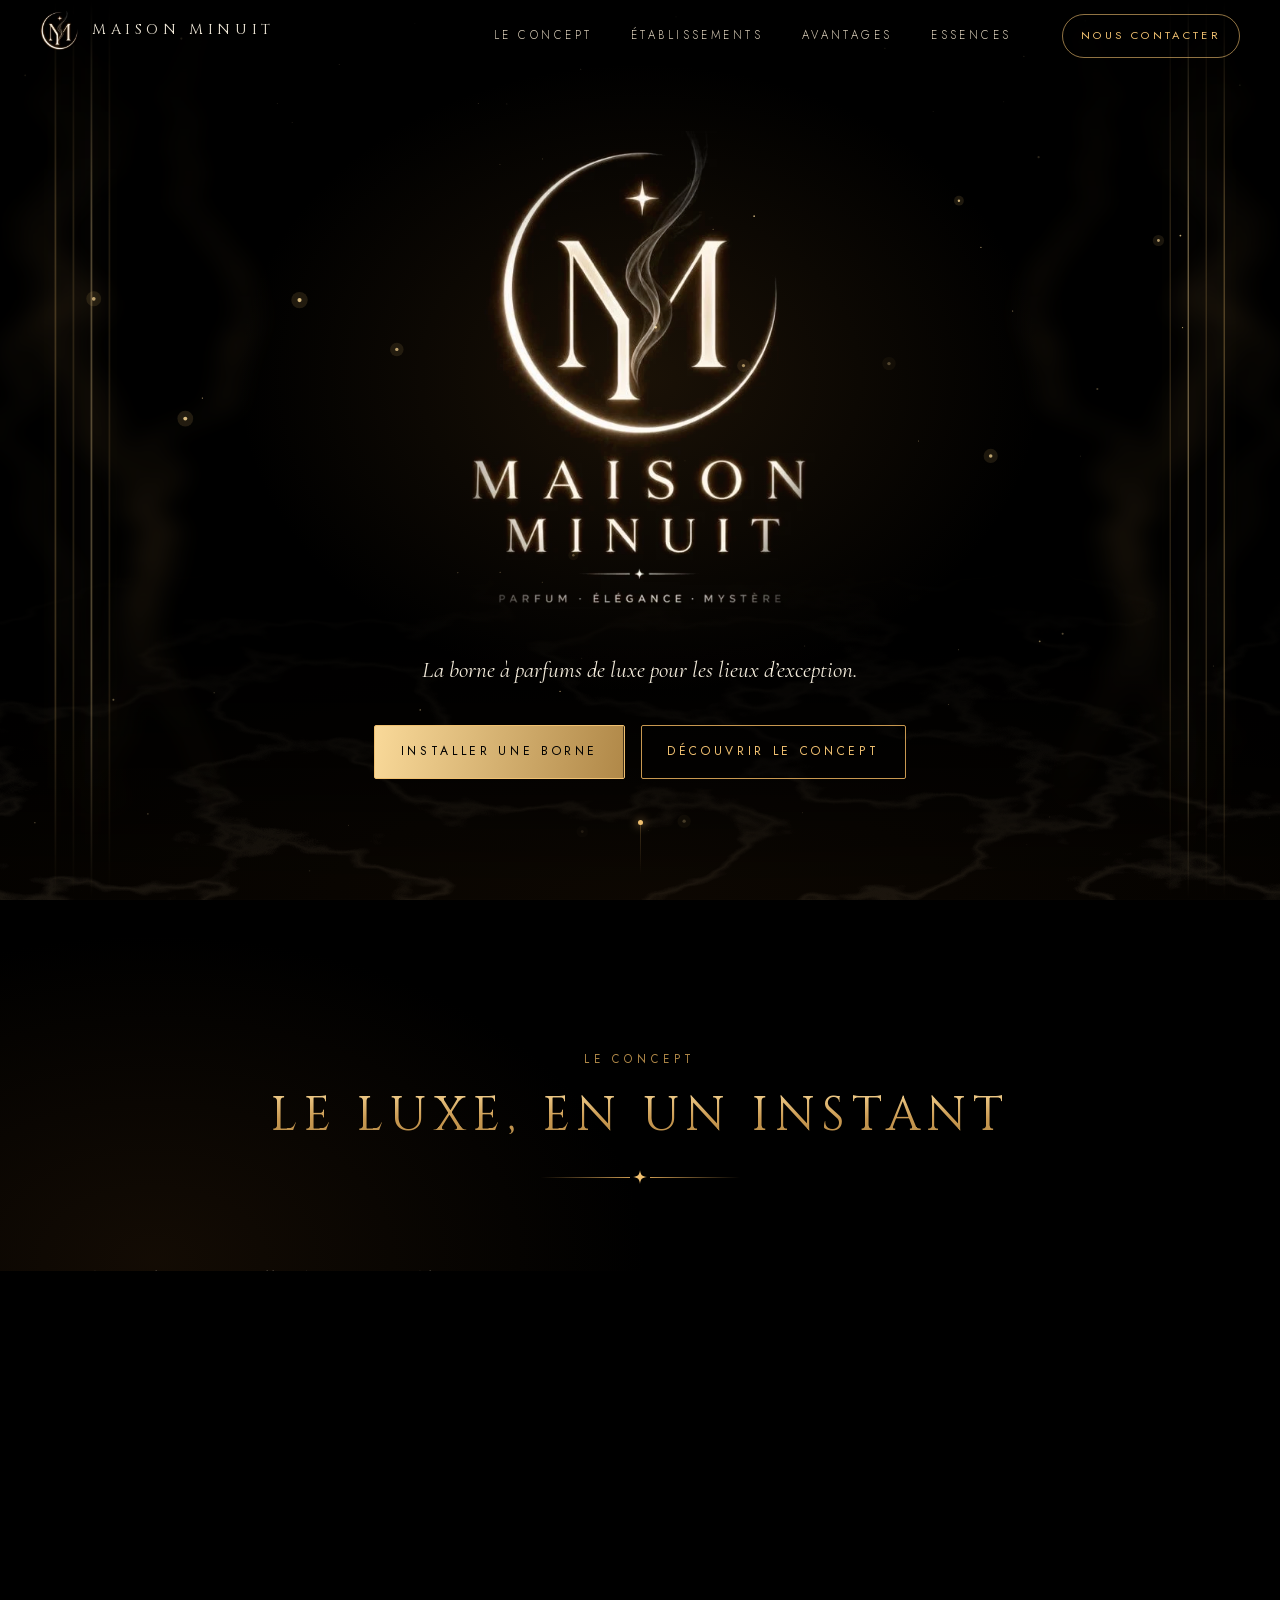
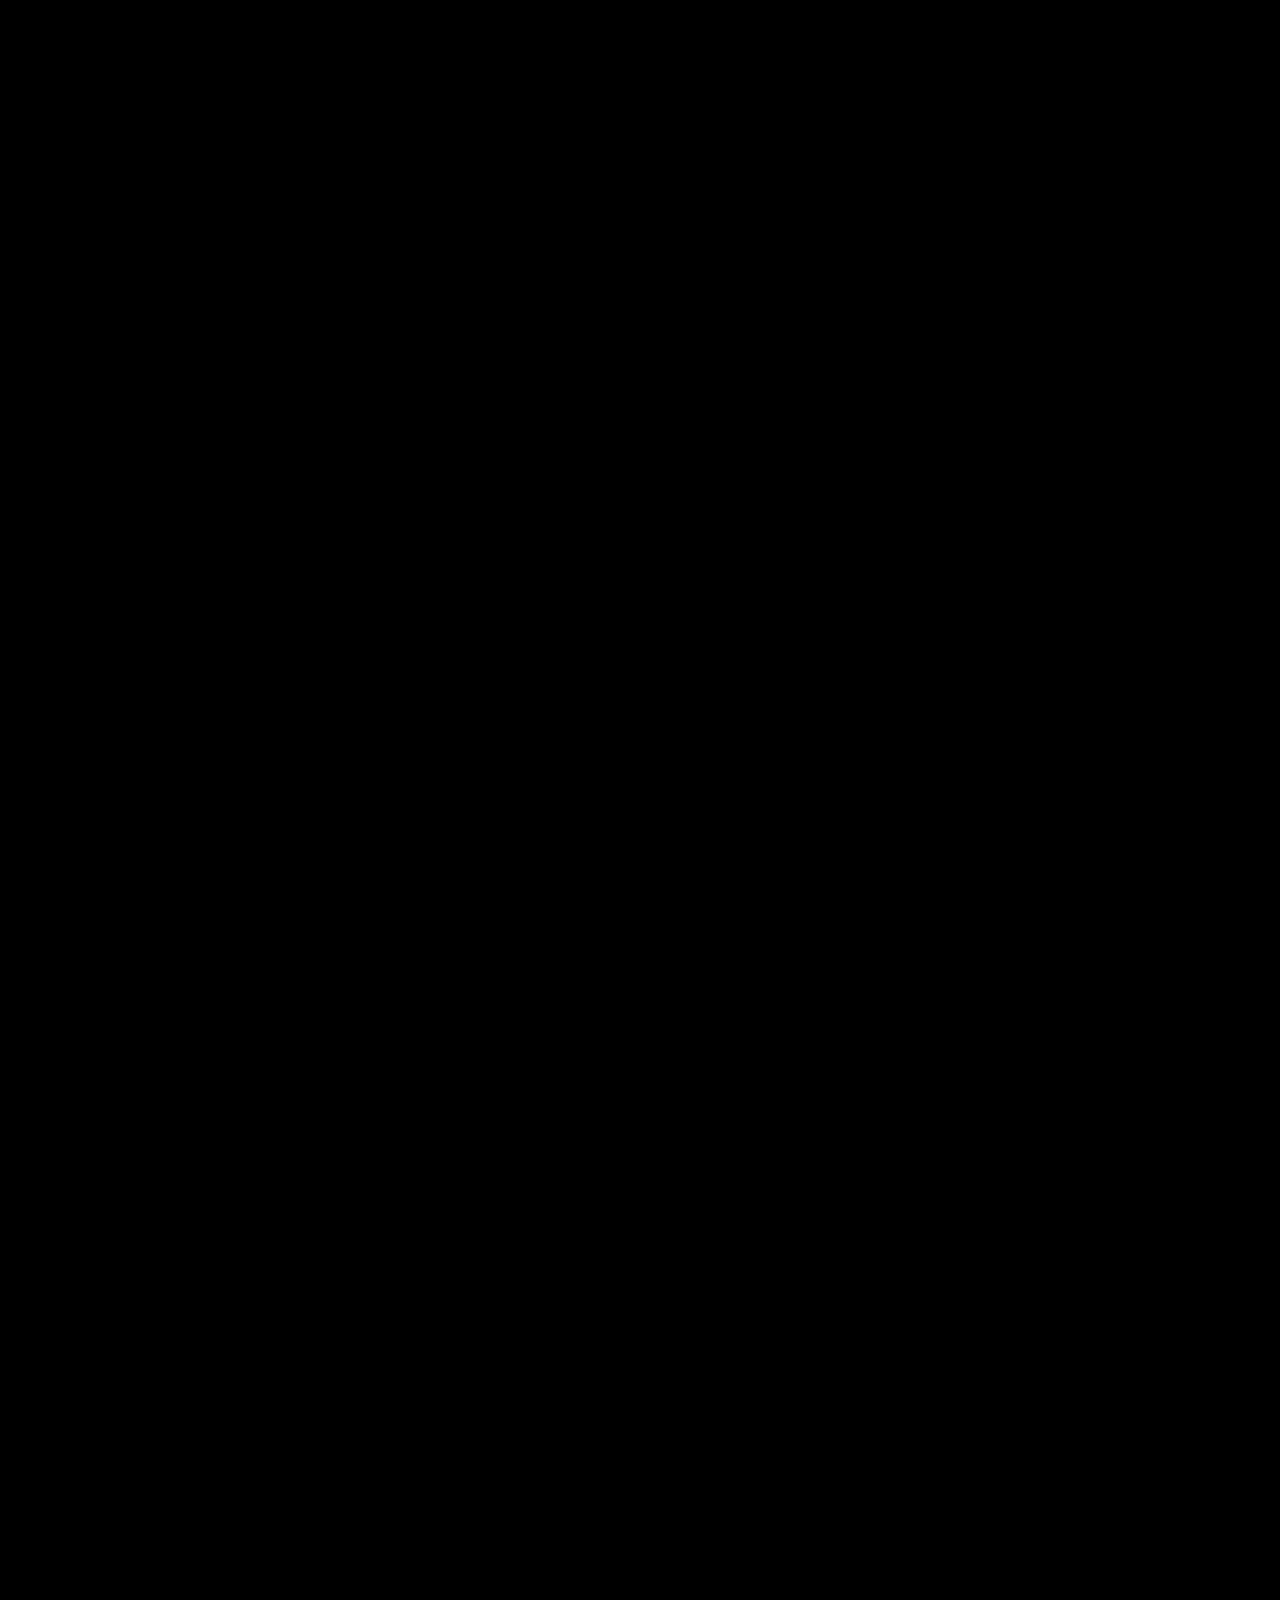
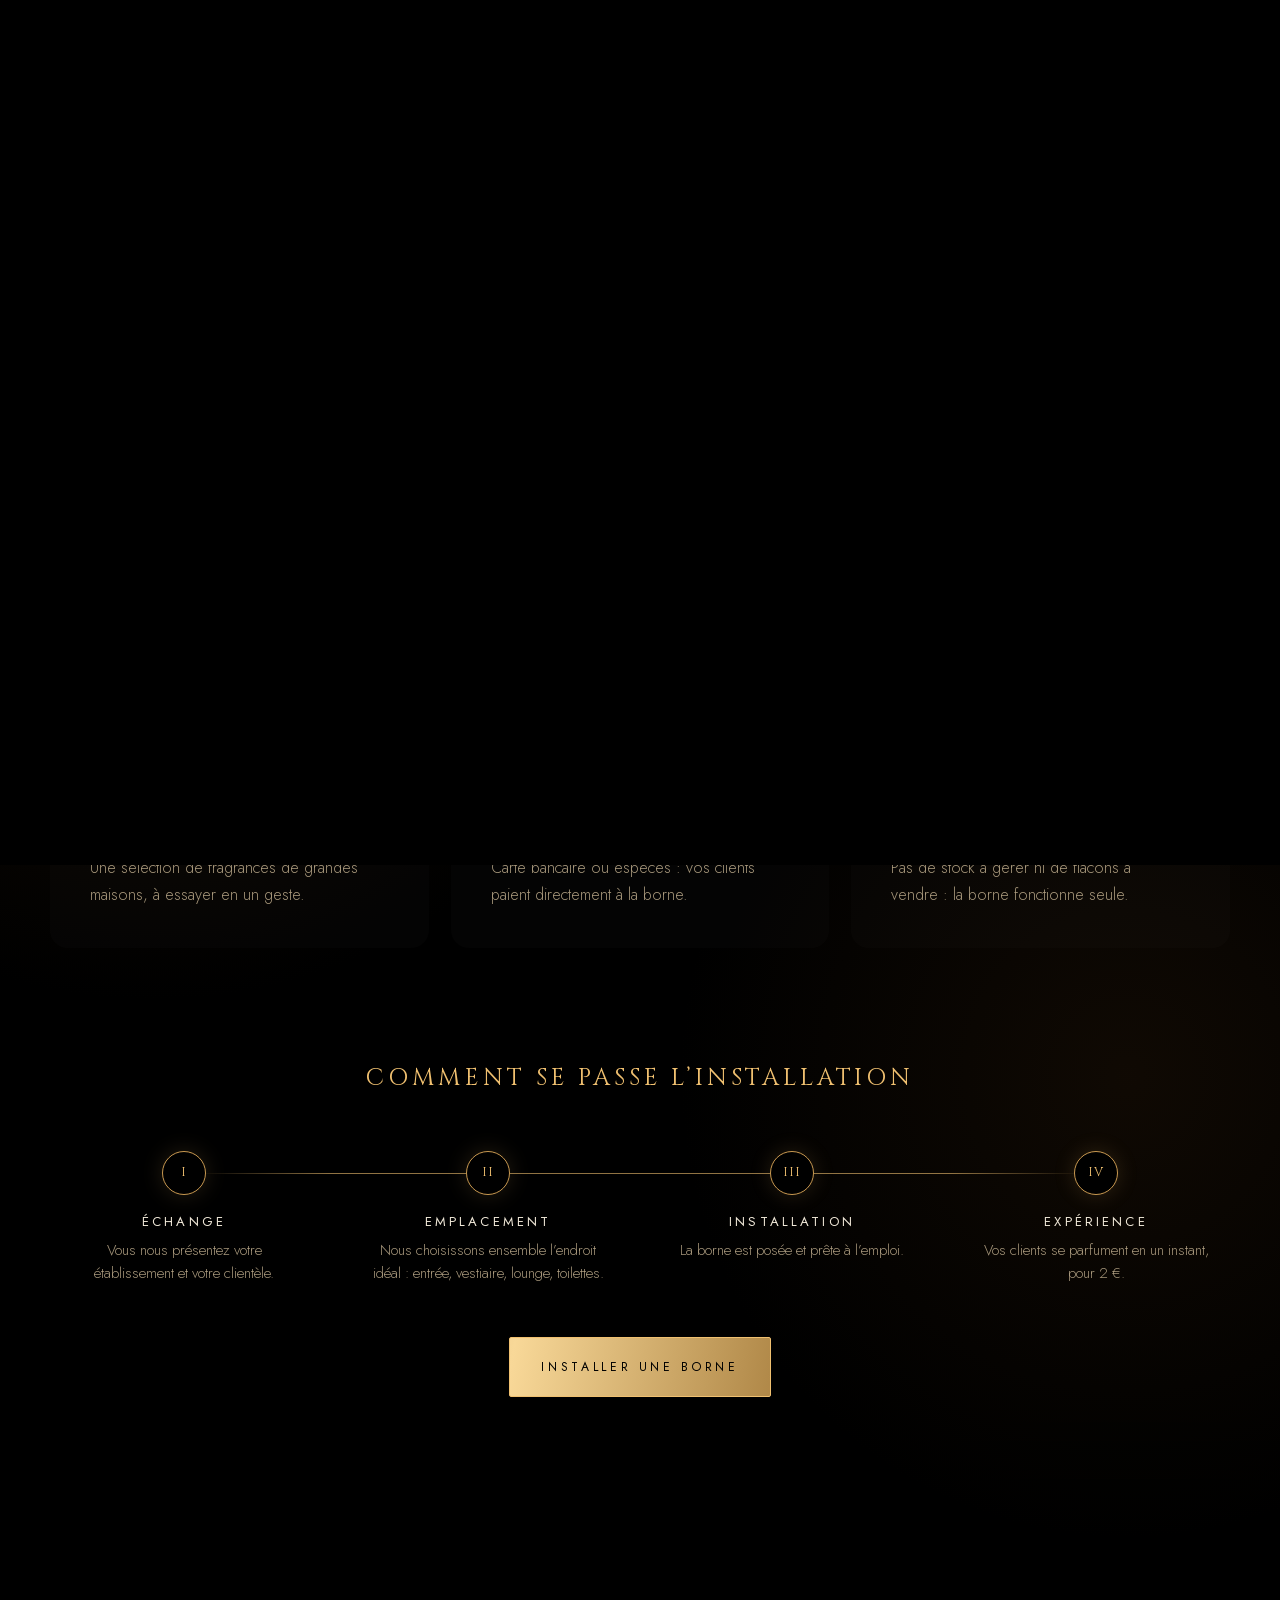
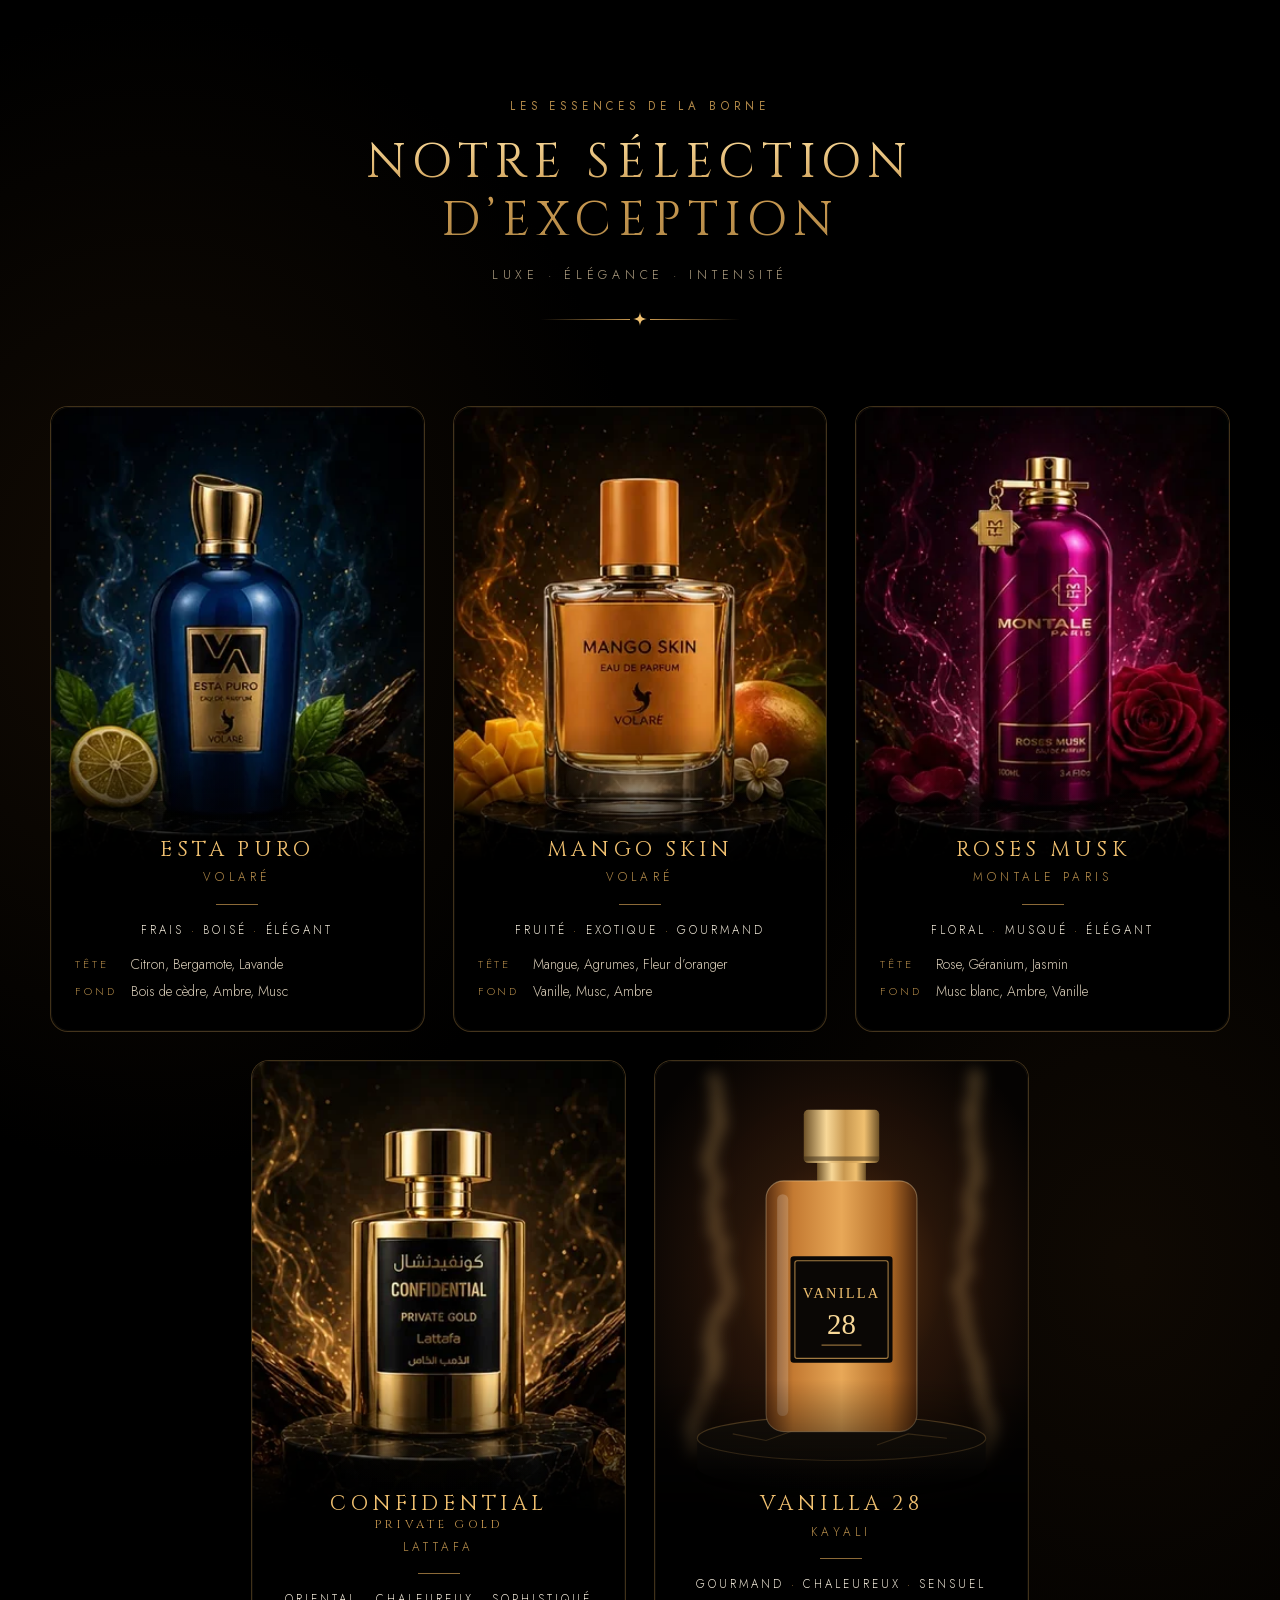
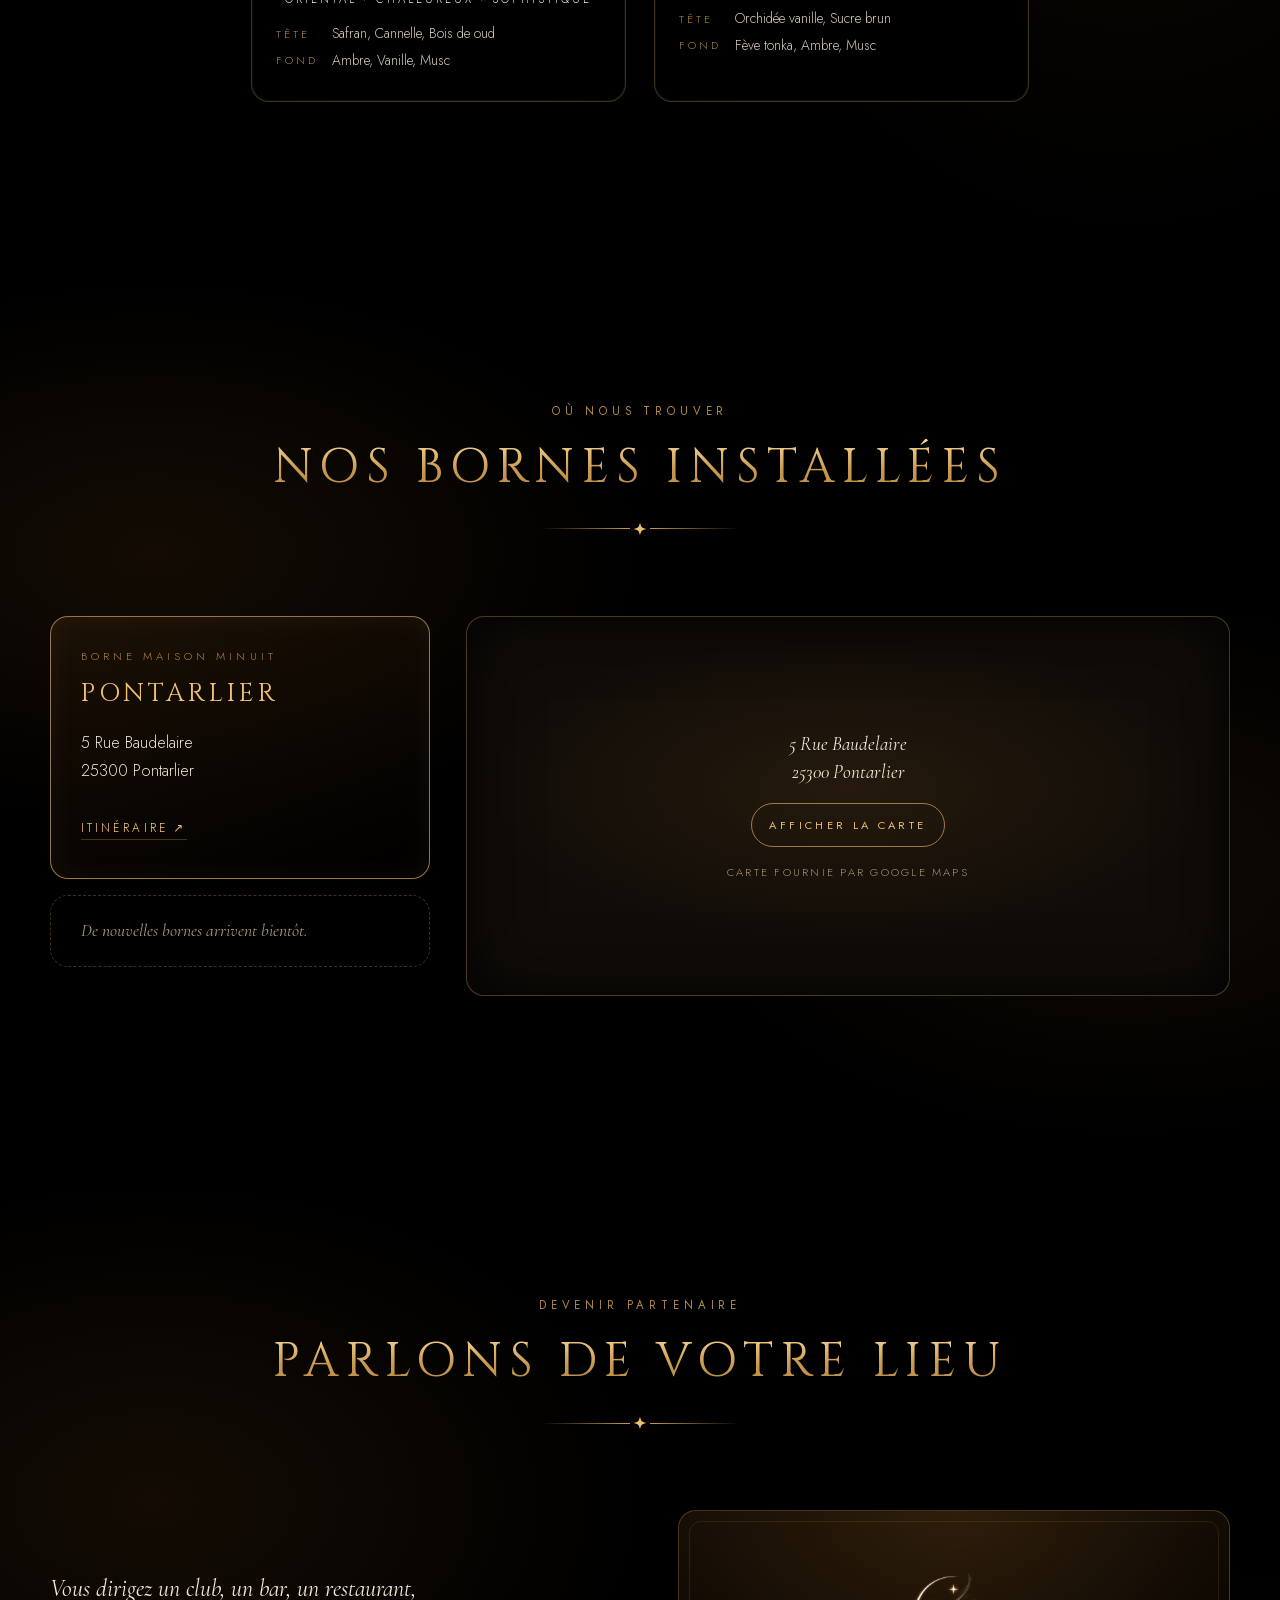
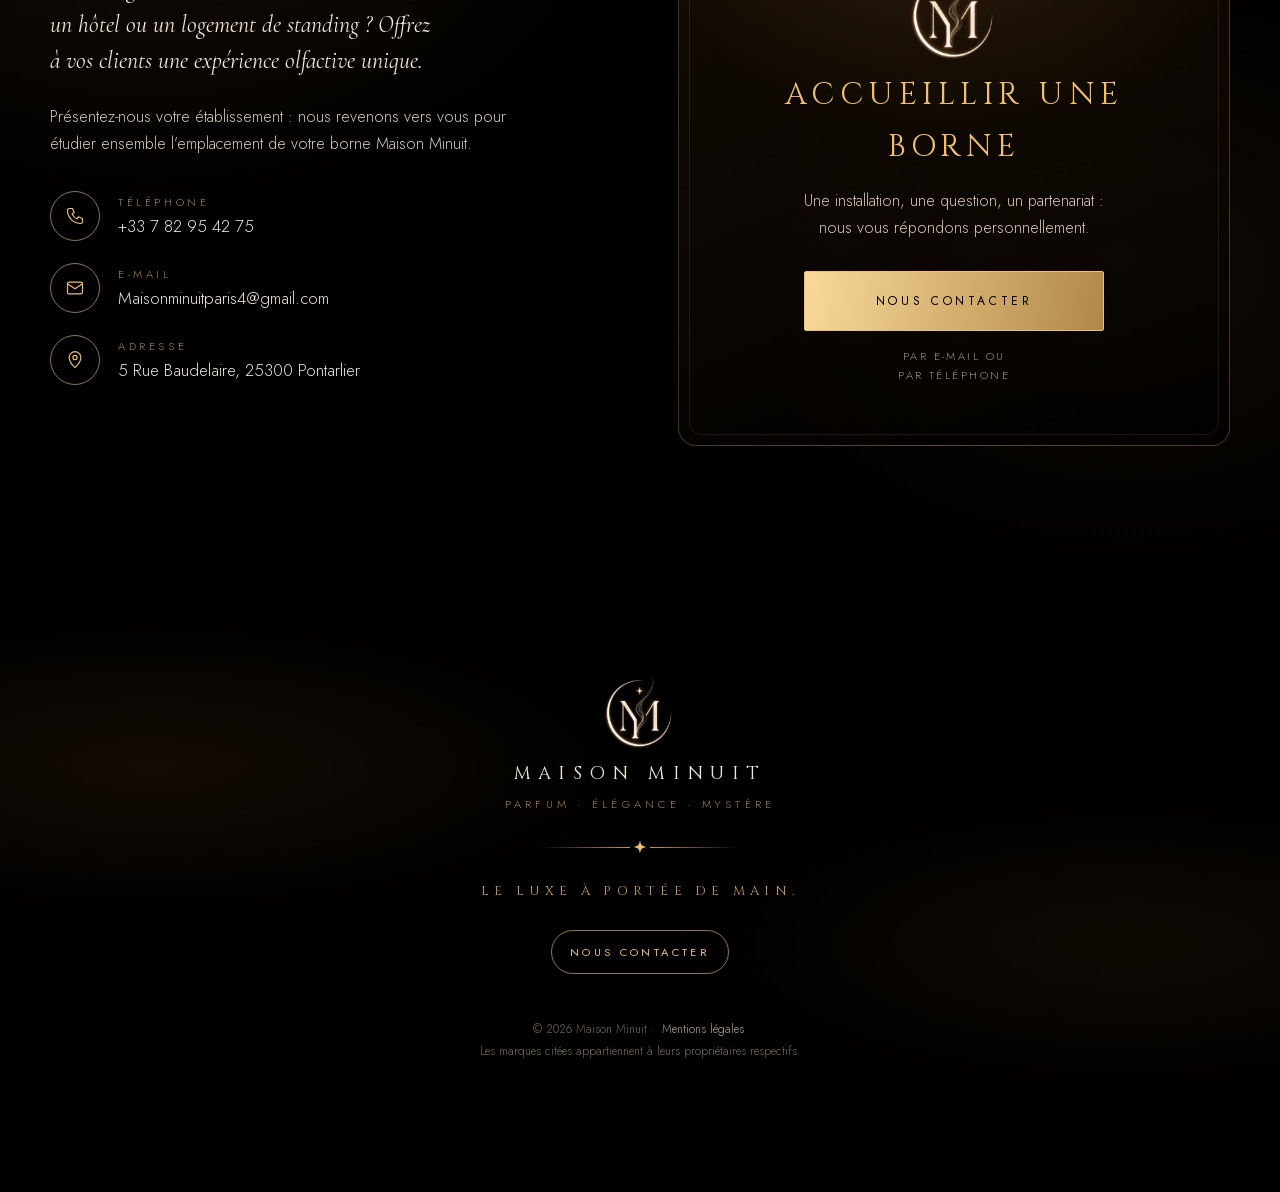
==== commit 58468242: "Prepare the site for going live on Netlify - Self-hosted fonts (assets/fonts + fonts.css): no reques" ====
--- a/index.html
+++ b/index.html
@@ -18,9 +18,8 @@
     document.documentElement.classList.add("js");
   </script>
 
-  <link rel="preconnect" href="https://fonts.googleapis.com">
-  <link rel="preconnect" href="https://fonts.gstatic.com" crossorigin>
-  <link rel="stylesheet" href="https://fonts.googleapis.com/css2?family=Cinzel:wght@400;500;600&family=Cormorant+Garamond:ital,wght@0,400;0,500;1,400;1,500&family=Jost:wght@300;400;500&display=swap">
+  <link rel="preload" href="assets/fonts/cinzel-normal-latin-1.woff2" as="font" type="font/woff2" crossorigin>
+  <link rel="stylesheet" href="assets/css/fonts.css">
   <link rel="stylesheet" href="assets/css/style.css">
 </head>
 <body>
@@ -246,8 +245,13 @@
         <!-- Liste générée depuis assets/js/config.js -->
         <ul class="bornes__list" id="bornes-list"></ul>
         <div class="bornes__map">
-          <p class="bornes__map-fallback" id="bornes-map-fallback">Carte en cours de chargement…</p>
-          <iframe id="bornes-map" title="Carte de la borne sélectionnée" loading="lazy"
+          <!-- La carte Google ne se charge qu'après un clic (aucun cookie tiers sans action) -->
+          <div class="bornes__map-fallback" id="bornes-map-fallback">
+            <p class="bornes__map-address" id="bornes-map-address"></p>
+            <button class="btn btn--line" type="button" id="bornes-map-load">Afficher la carte</button>
+            <small>Carte fournie par Google Maps</small>
+          </div>
+          <iframe id="bornes-map" title="Carte de la borne sélectionnée" hidden
                   referrerpolicy="no-referrer-when-downgrade"></iframe>
         </div>
       </div>
@@ -299,7 +303,7 @@
     <span class="ornament" aria-hidden="true"></span>
     <p class="footer__motto">Le luxe à portée de main.</p>
     <button class="btn btn--line" type="button" data-contact>Nous contacter</button>
-    <p class="footer__legal">© <span id="year">2026</span> Maison Minuit. Les marques citées appartiennent à leurs propriétaires respectifs.</p>
+    <p class="footer__legal">© <span id="year">2026</span> Maison Minuit · <a href="mentions-legales.html">Mentions légales</a><br>Les marques citées appartiennent à leurs propriétaires respectifs.</p>
   </footer>
 
   <!-- ============================== FENÊTRE CONTACT ============================== -->
--- a/assets/css/fonts.css
+++ b/assets/css/fonts.css
@@ -0,0 +1,202 @@
+/* Polices hébergées sur le site (aucun appel à Google : conforme RGPD).
+   Cinzel, Cormorant Garamond, Jost — licence SIL Open Font License. */
+
+/* latin-ext */
+@font-face {
+  font-family: 'Cinzel';
+  font-style: normal;
+  font-weight: 400;
+  font-display: swap;
+  src: url(../fonts/cinzel-normal-latin-ext-0.woff2) format('woff2');
+  unicode-range: U+0100-02BA, U+02BD-02C5, U+02C7-02CC, U+02CE-02D7, U+02DD-02FF, U+0304, U+0308, U+0329, U+1D00-1DBF, U+1E00-1E9F, U+1EF2-1EFF, U+2020, U+20A0-20AB, U+20AD-20C4, U+2113, U+2C60-2C7F, U+A720-A7FF;
+}
+
+/* latin */
+@font-face {
+  font-family: 'Cinzel';
+  font-style: normal;
+  font-weight: 400;
+  font-display: swap;
+  src: url(../fonts/cinzel-normal-latin-1.woff2) format('woff2');
+  unicode-range: U+0000-00FF, U+0131, U+0152-0153, U+02BB-02BC, U+02C6, U+02DA, U+02DC, U+0304, U+0308, U+0329, U+2000-206F, U+20AC, U+2122, U+2191, U+2193, U+2212, U+2215, U+FEFF, U+FFFD;
+}
+
+/* latin-ext */
+@font-face {
+  font-family: 'Cinzel';
+  font-style: normal;
+  font-weight: 500;
+  font-display: swap;
+  src: url(../fonts/cinzel-normal-latin-ext-0.woff2) format('woff2');
+  unicode-range: U+0100-02BA, U+02BD-02C5, U+02C7-02CC, U+02CE-02D7, U+02DD-02FF, U+0304, U+0308, U+0329, U+1D00-1DBF, U+1E00-1E9F, U+1EF2-1EFF, U+2020, U+20A0-20AB, U+20AD-20C4, U+2113, U+2C60-2C7F, U+A720-A7FF;
+}
+
+/* latin */
+@font-face {
+  font-family: 'Cinzel';
+  font-style: normal;
+  font-weight: 500;
+  font-display: swap;
+  src: url(../fonts/cinzel-normal-latin-1.woff2) format('woff2');
+  unicode-range: U+0000-00FF, U+0131, U+0152-0153, U+02BB-02BC, U+02C6, U+02DA, U+02DC, U+0304, U+0308, U+0329, U+2000-206F, U+20AC, U+2122, U+2191, U+2193, U+2212, U+2215, U+FEFF, U+FFFD;
+}
+
+/* latin-ext */
+@font-face {
+  font-family: 'Cinzel';
+  font-style: normal;
+  font-weight: 600;
+  font-display: swap;
+  src: url(../fonts/cinzel-normal-latin-ext-0.woff2) format('woff2');
+  unicode-range: U+0100-02BA, U+02BD-02C5, U+02C7-02CC, U+02CE-02D7, U+02DD-02FF, U+0304, U+0308, U+0329, U+1D00-1DBF, U+1E00-1E9F, U+1EF2-1EFF, U+2020, U+20A0-20AB, U+20AD-20C4, U+2113, U+2C60-2C7F, U+A720-A7FF;
+}
+
+/* latin */
+@font-face {
+  font-family: 'Cinzel';
+  font-style: normal;
+  font-weight: 600;
+  font-display: swap;
+  src: url(../fonts/cinzel-normal-latin-1.woff2) format('woff2');
+  unicode-range: U+0000-00FF, U+0131, U+0152-0153, U+02BB-02BC, U+02C6, U+02DA, U+02DC, U+0304, U+0308, U+0329, U+2000-206F, U+20AC, U+2122, U+2191, U+2193, U+2212, U+2215, U+FEFF, U+FFFD;
+}
+
+/* latin-ext */
+@font-face {
+  font-family: 'Cormorant Garamond';
+  font-style: italic;
+  font-weight: 400;
+  font-display: swap;
+  src: url(../fonts/cormorant-garamond-italic-latin-ext-2.woff2) format('woff2');
+  unicode-range: U+0100-02BA, U+02BD-02C5, U+02C7-02CC, U+02CE-02D7, U+02DD-02FF, U+0304, U+0308, U+0329, U+1D00-1DBF, U+1E00-1E9F, U+1EF2-1EFF, U+2020, U+20A0-20AB, U+20AD-20C4, U+2113, U+2C60-2C7F, U+A720-A7FF;
+}
+
+/* latin */
+@font-face {
+  font-family: 'Cormorant Garamond';
+  font-style: italic;
+  font-weight: 400;
+  font-display: swap;
+  src: url(../fonts/cormorant-garamond-italic-latin-3.woff2) format('woff2');
+  unicode-range: U+0000-00FF, U+0131, U+0152-0153, U+02BB-02BC, U+02C6, U+02DA, U+02DC, U+0304, U+0308, U+0329, U+2000-206F, U+20AC, U+2122, U+2191, U+2193, U+2212, U+2215, U+FEFF, U+FFFD;
+}
+
+/* latin-ext */
+@font-face {
+  font-family: 'Cormorant Garamond';
+  font-style: italic;
+  font-weight: 500;
+  font-display: swap;
+  src: url(../fonts/cormorant-garamond-italic-latin-ext-2.woff2) format('woff2');
+  unicode-range: U+0100-02BA, U+02BD-02C5, U+02C7-02CC, U+02CE-02D7, U+02DD-02FF, U+0304, U+0308, U+0329, U+1D00-1DBF, U+1E00-1E9F, U+1EF2-1EFF, U+2020, U+20A0-20AB, U+20AD-20C4, U+2113, U+2C60-2C7F, U+A720-A7FF;
+}
+
+/* latin */
+@font-face {
+  font-family: 'Cormorant Garamond';
+  font-style: italic;
+  font-weight: 500;
+  font-display: swap;
+  src: url(../fonts/cormorant-garamond-italic-latin-3.woff2) format('woff2');
+  unicode-range: U+0000-00FF, U+0131, U+0152-0153, U+02BB-02BC, U+02C6, U+02DA, U+02DC, U+0304, U+0308, U+0329, U+2000-206F, U+20AC, U+2122, U+2191, U+2193, U+2212, U+2215, U+FEFF, U+FFFD;
+}
+
+/* latin-ext */
+@font-face {
+  font-family: 'Cormorant Garamond';
+  font-style: normal;
+  font-weight: 400;
+  font-display: swap;
+  src: url(../fonts/cormorant-garamond-normal-latin-ext-4.woff2) format('woff2');
+  unicode-range: U+0100-02BA, U+02BD-02C5, U+02C7-02CC, U+02CE-02D7, U+02DD-02FF, U+0304, U+0308, U+0329, U+1D00-1DBF, U+1E00-1E9F, U+1EF2-1EFF, U+2020, U+20A0-20AB, U+20AD-20C4, U+2113, U+2C60-2C7F, U+A720-A7FF;
+}
+
+/* latin */
+@font-face {
+  font-family: 'Cormorant Garamond';
+  font-style: normal;
+  font-weight: 400;
+  font-display: swap;
+  src: url(../fonts/cormorant-garamond-normal-latin-5.woff2) format('woff2');
+  unicode-range: U+0000-00FF, U+0131, U+0152-0153, U+02BB-02BC, U+02C6, U+02DA, U+02DC, U+0304, U+0308, U+0329, U+2000-206F, U+20AC, U+2122, U+2191, U+2193, U+2212, U+2215, U+FEFF, U+FFFD;
+}
+
+/* latin-ext */
+@font-face {
+  font-family: 'Cormorant Garamond';
+  font-style: normal;
+  font-weight: 500;
+  font-display: swap;
+  src: url(../fonts/cormorant-garamond-normal-latin-ext-4.woff2) format('woff2');
+  unicode-range: U+0100-02BA, U+02BD-02C5, U+02C7-02CC, U+02CE-02D7, U+02DD-02FF, U+0304, U+0308, U+0329, U+1D00-1DBF, U+1E00-1E9F, U+1EF2-1EFF, U+2020, U+20A0-20AB, U+20AD-20C4, U+2113, U+2C60-2C7F, U+A720-A7FF;
+}
+
+/* latin */
+@font-face {
+  font-family: 'Cormorant Garamond';
+  font-style: normal;
+  font-weight: 500;
+  font-display: swap;
+  src: url(../fonts/cormorant-garamond-normal-latin-5.woff2) format('woff2');
+  unicode-range: U+0000-00FF, U+0131, U+0152-0153, U+02BB-02BC, U+02C6, U+02DA, U+02DC, U+0304, U+0308, U+0329, U+2000-206F, U+20AC, U+2122, U+2191, U+2193, U+2212, U+2215, U+FEFF, U+FFFD;
+}
+
+/* latin-ext */
+@font-face {
+  font-family: 'Jost';
+  font-style: normal;
+  font-weight: 300;
+  font-display: swap;
+  src: url(../fonts/jost-normal-latin-ext-6.woff2) format('woff2');
+  unicode-range: U+0100-02BA, U+02BD-02C5, U+02C7-02CC, U+02CE-02D7, U+02DD-02FF, U+0304, U+0308, U+0329, U+1D00-1DBF, U+1E00-1E9F, U+1EF2-1EFF, U+2020, U+20A0-20AB, U+20AD-20C4, U+2113, U+2C60-2C7F, U+A720-A7FF;
+}
+
+/* latin */
+@font-face {
+  font-family: 'Jost';
+  font-style: normal;
+  font-weight: 300;
+  font-display: swap;
+  src: url(../fonts/jost-normal-latin-7.woff2) format('woff2');
+  unicode-range: U+0000-00FF, U+0131, U+0152-0153, U+02BB-02BC, U+02C6, U+02DA, U+02DC, U+0304, U+0308, U+0329, U+2000-206F, U+20AC, U+2122, U+2191, U+2193, U+2212, U+2215, U+FEFF, U+FFFD;
+}
+
+/* latin-ext */
+@font-face {
+  font-family: 'Jost';
+  font-style: normal;
+  font-weight: 400;
+  font-display: swap;
+  src: url(../fonts/jost-normal-latin-ext-6.woff2) format('woff2');
+  unicode-range: U+0100-02BA, U+02BD-02C5, U+02C7-02CC, U+02CE-02D7, U+02DD-02FF, U+0304, U+0308, U+0329, U+1D00-1DBF, U+1E00-1E9F, U+1EF2-1EFF, U+2020, U+20A0-20AB, U+20AD-20C4, U+2113, U+2C60-2C7F, U+A720-A7FF;
+}
+
+/* latin */
+@font-face {
+  font-family: 'Jost';
+  font-style: normal;
+  font-weight: 400;
+  font-display: swap;
+  src: url(../fonts/jost-normal-latin-7.woff2) format('woff2');
+  unicode-range: U+0000-00FF, U+0131, U+0152-0153, U+02BB-02BC, U+02C6, U+02DA, U+02DC, U+0304, U+0308, U+0329, U+2000-206F, U+20AC, U+2122, U+2191, U+2193, U+2212, U+2215, U+FEFF, U+FFFD;
+}
+
+/* latin-ext */
+@font-face {
+  font-family: 'Jost';
+  font-style: normal;
+  font-weight: 500;
+  font-display: swap;
+  src: url(../fonts/jost-normal-latin-ext-6.woff2) format('woff2');
+  unicode-range: U+0100-02BA, U+02BD-02C5, U+02C7-02CC, U+02CE-02D7, U+02DD-02FF, U+0304, U+0308, U+0329, U+1D00-1DBF, U+1E00-1E9F, U+1EF2-1EFF, U+2020, U+20A0-20AB, U+20AD-20C4, U+2113, U+2C60-2C7F, U+A720-A7FF;
+}
+
+/* latin */
+@font-face {
+  font-family: 'Jost';
+  font-style: normal;
+  font-weight: 500;
+  font-display: swap;
+  src: url(../fonts/jost-normal-latin-7.woff2) format('woff2');
+  unicode-range: U+0000-00FF, U+0131, U+0152-0153, U+02BB-02BC, U+02C6, U+02DA, U+02DC, U+0304, U+0308, U+0329, U+2000-206F, U+20AC, U+2122, U+2191, U+2193, U+2212, U+2215, U+FEFF, U+FFFD;
+}
--- a/assets/css/style.css
+++ b/assets/css/style.css
@@ -78,6 +78,7 @@
 }
 body.is-locked { overflow: hidden; }
 img, svg, iframe, canvas { display: block; max-width: 100%; }
+[hidden] { display: none !important; }
 a { color: inherit; }
 h1, h2, h3 { margin: 0; font-weight: 400; }
 p { margin: 0 0 1em; }
@@ -718,9 +719,13 @@
   background: var(--marbre);
 }
 .bornes__map-fallback {
-  position: absolute; inset: 0; display: grid; place-items: center; margin: 0; padding: 24px; text-align: center;
-  font-family: var(--f-serif); font-style: italic; font-size: 1.1rem; color: var(--texte-doux);
-}
+  position: absolute; inset: 0;
+  display: flex; flex-direction: column; align-items: center; justify-content: center; gap: 16px;
+  margin: 0; padding: 24px; text-align: center;
+  background: radial-gradient(ellipse 70% 60% at 50% 45%, rgba(120, 80, 30, .2), transparent 70%);
+}
+.bornes__map-address { margin: 0; font-family: var(--f-serif); font-style: italic; font-size: 1.2rem; line-height: 1.5; color: var(--champagne); }
+.bornes__map-fallback small { font-size: .7rem; letter-spacing: .2em; text-transform: uppercase; color: var(--texte-doux); }
 .bornes__map iframe {
   position: absolute; inset: 0; width: 100%; height: 100%; border: 0;
   /* Carte teintée noir & or pour rester dans la charte */
@@ -804,7 +809,9 @@
   margin: 26px 0 28px; font-family: var(--f-display); font-size: .82rem; letter-spacing: .4em; text-transform: uppercase; color: var(--or);
 }
 .footer .btn--line { margin-bottom: 44px; }
-.footer__legal { margin: 0; font-size: .74rem; color: var(--texte-legal); }
+.footer__legal { margin: 0; font-size: .74rem; line-height: 1.8; color: var(--texte-legal); }
+.footer__legal a { display: inline-block; padding: 12px 4px; margin: -12px 0; color: var(--texte-doux); text-decoration: none; transition: color .5s var(--ease-silk); }
+.footer__legal a:hover { color: var(--or-vif); }
 
 /* =====================================================================
    FENÊTRE « NOUS CONTACTER »
